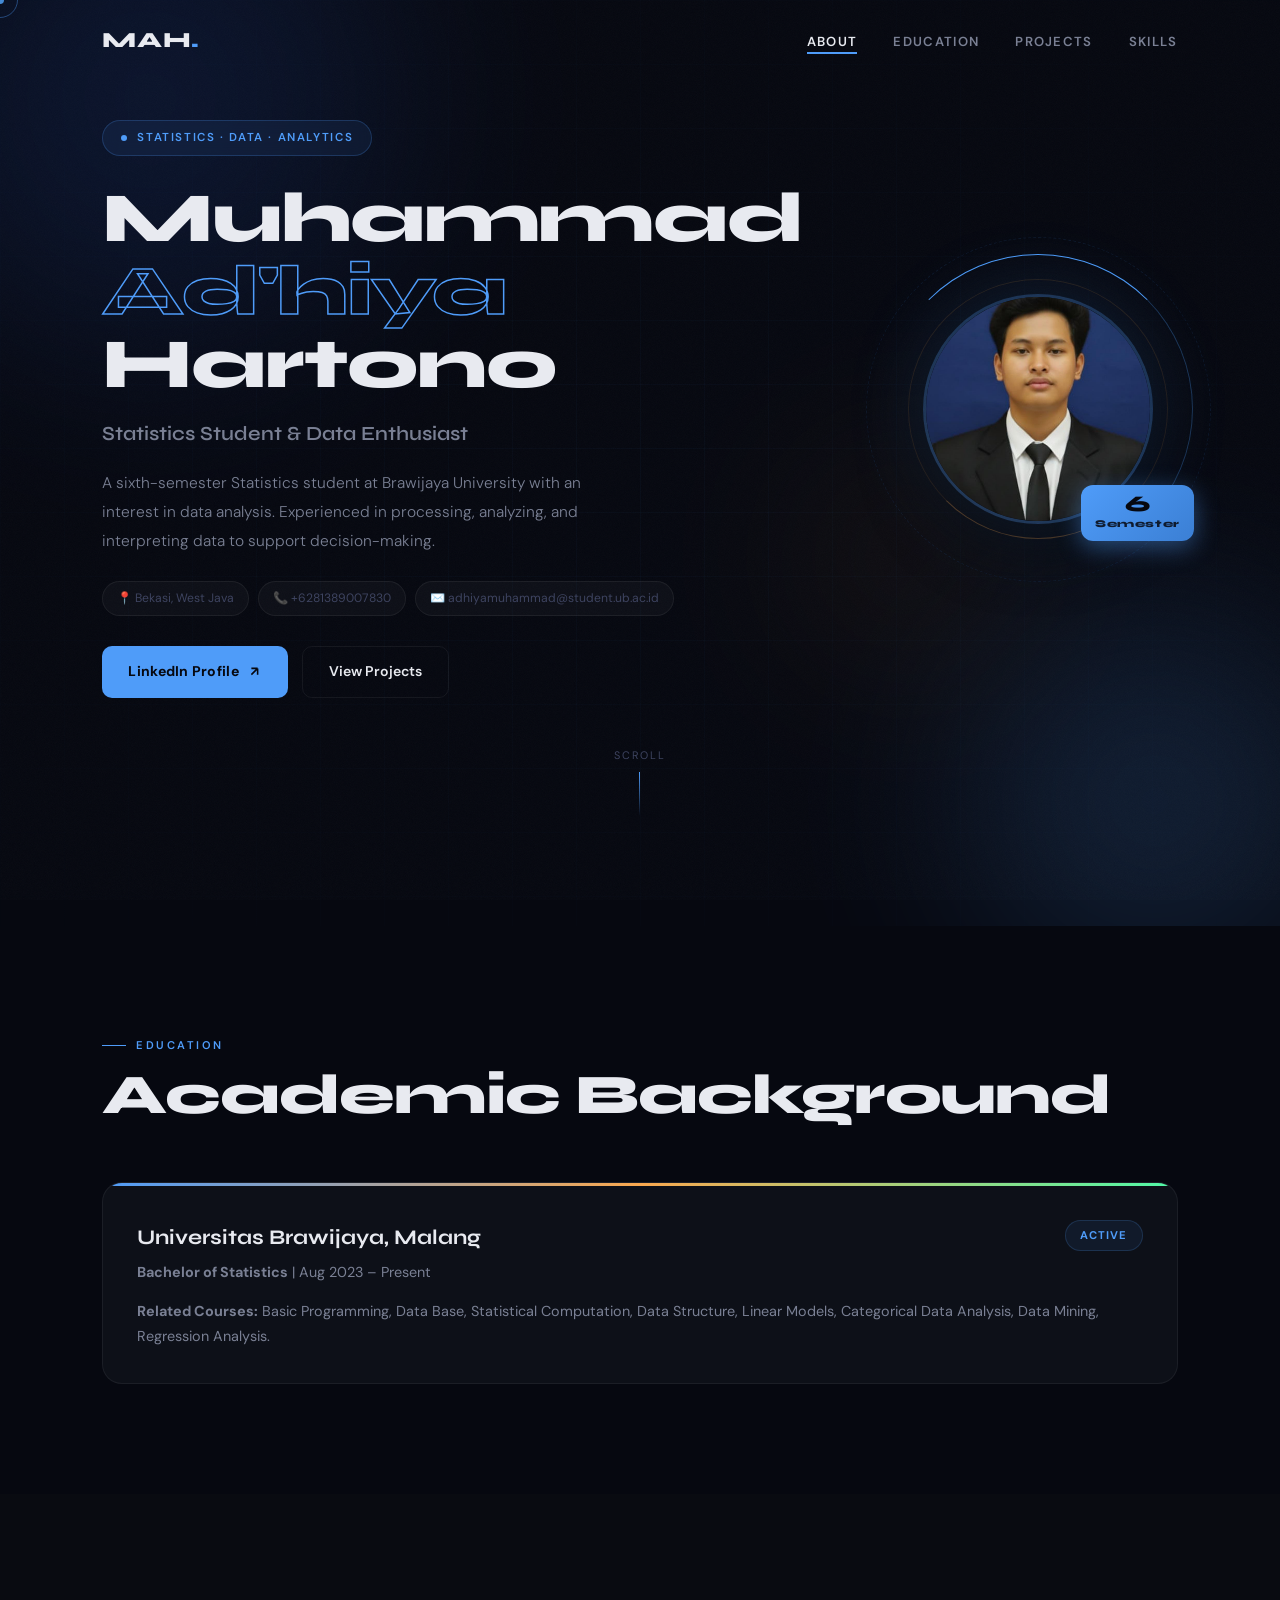
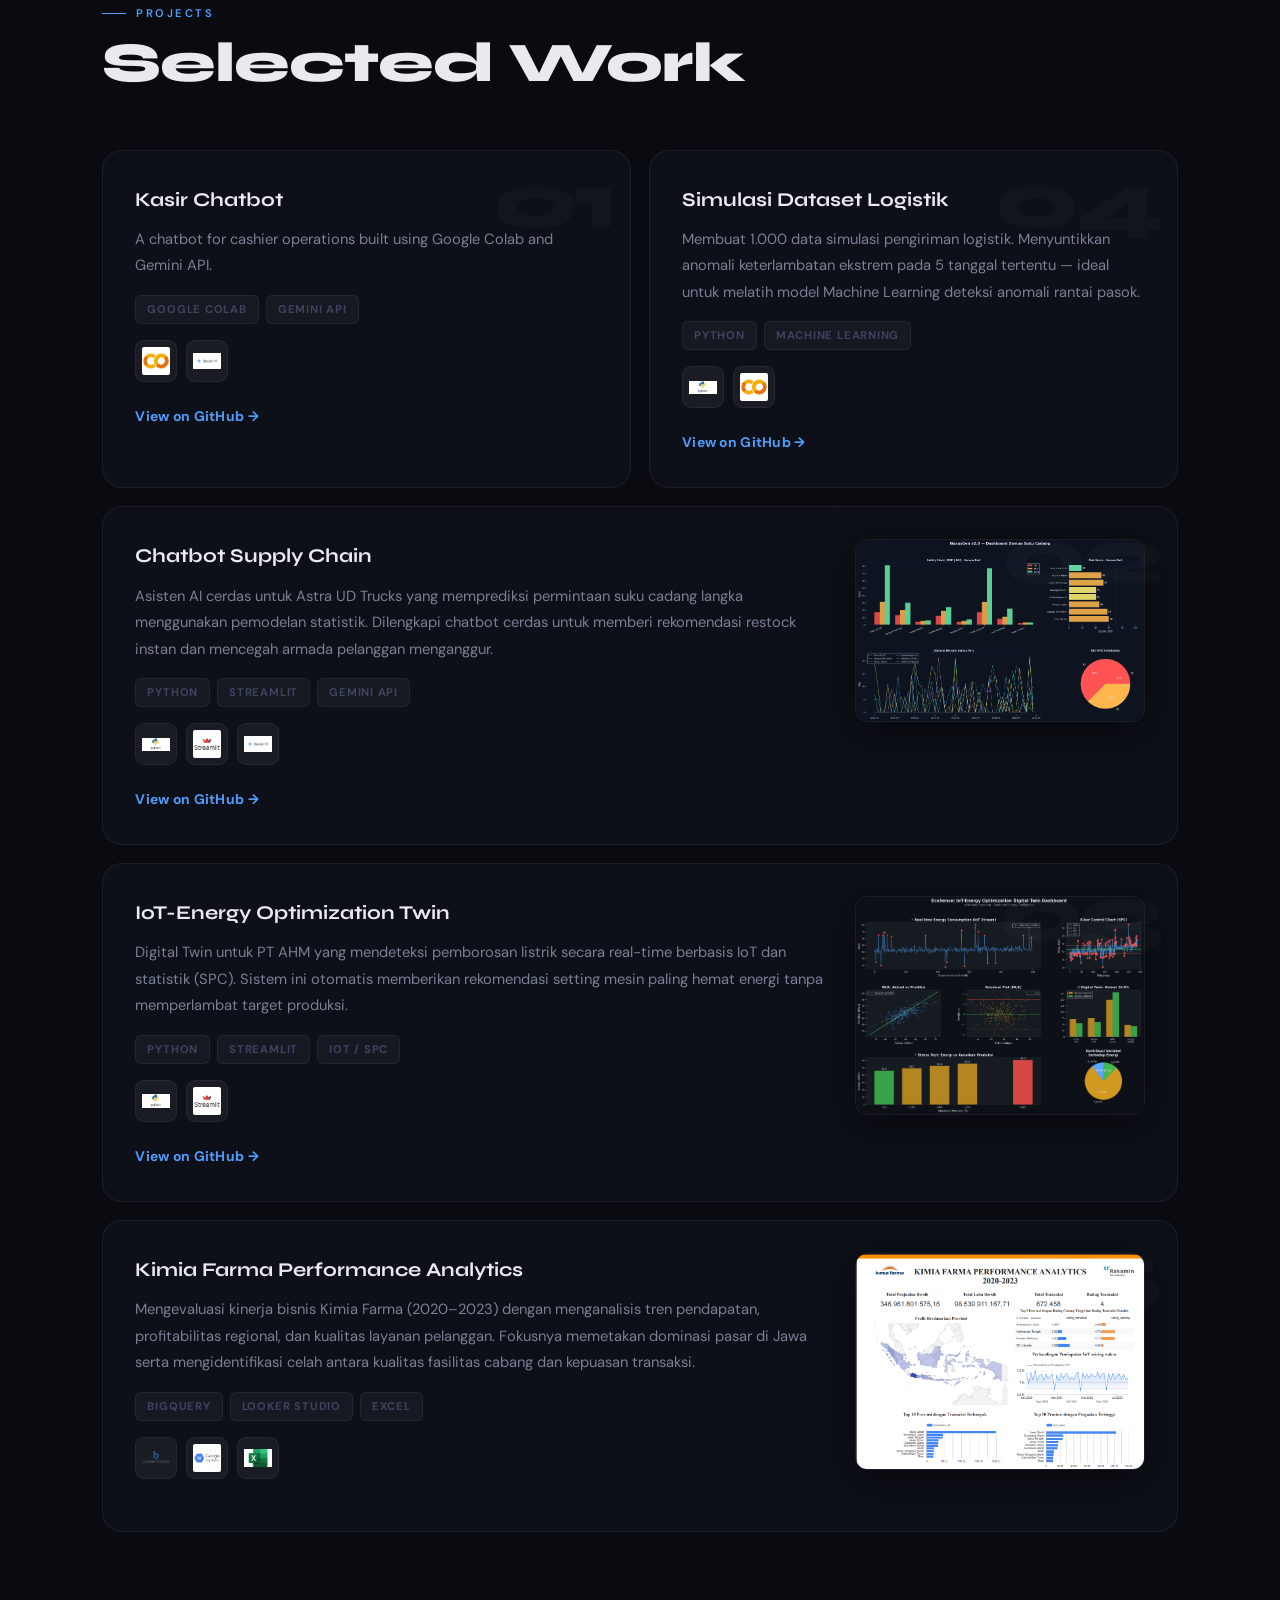
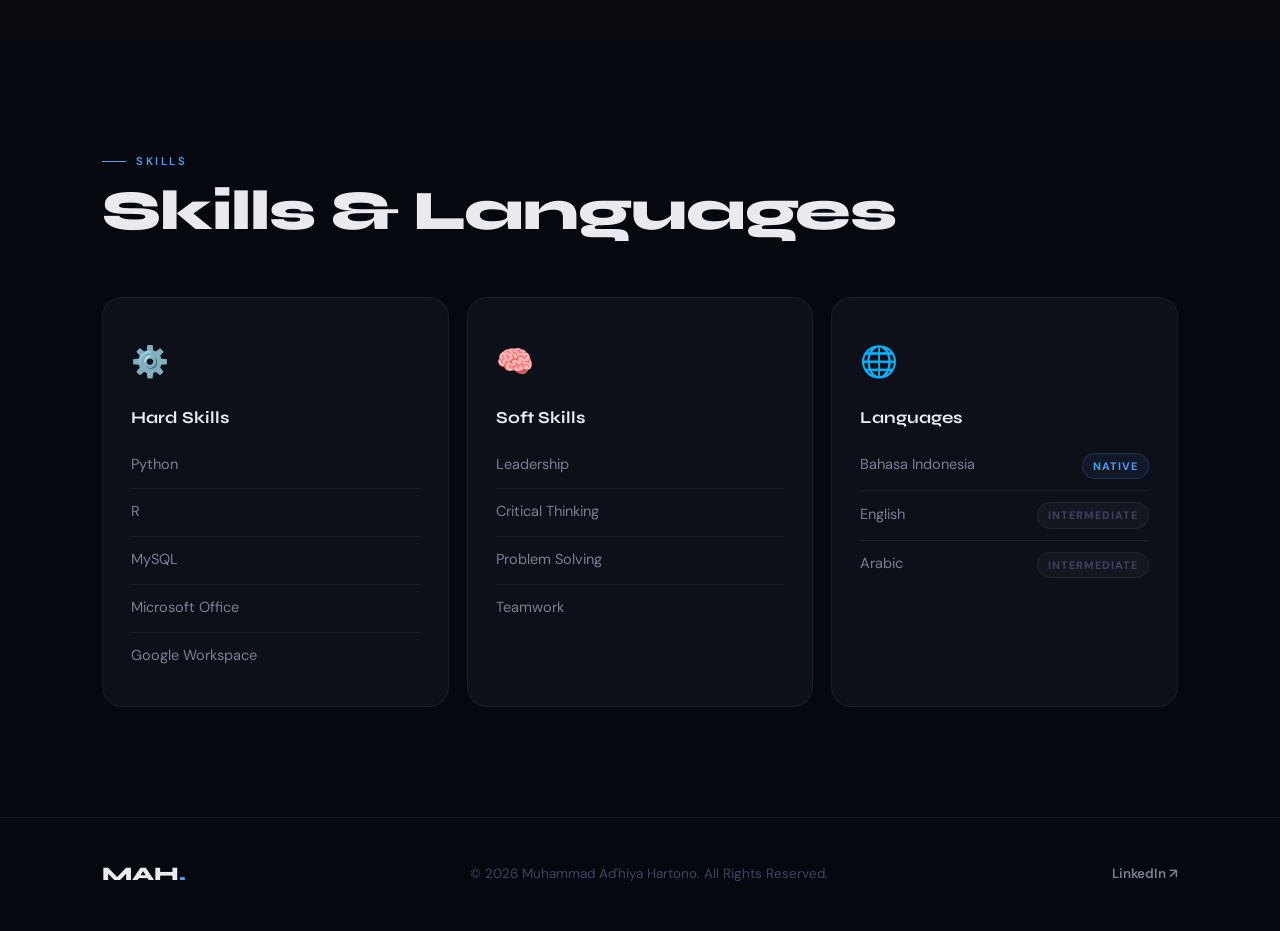
==== index.html @ caf153f4 "Update index.html" ====
<!DOCTYPE html>
<html lang="en">
<head>
    <meta charset="UTF-8">
    <meta name="viewport" content="width=device-width, initial-scale=1.0">
    <title>Portofolio | Muhammad Ad'hiya Hartono</title>
    <link rel="preconnect" href="https://fonts.googleapis.com">
    <link rel="preconnect" href="https://fonts.gstatic.com" crossorigin>
    <link href="https://fonts.googleapis.com/css2?family=Syne:wght@400;600;700;800&family=DM+Sans:ital,opsz,wght@0,9..40,300;0,9..40,400;0,9..40,500;1,9..40,300&display=swap" rel="stylesheet">
    <link rel="stylesheet" href="style.css">
</head>
<body>

    <!-- Loader -->
    <div class="page-loader" id="loader">
        <div class="loader-text">
            <span>A</span><span>D</span><span>'</span><span>H</span><span>I</span><span>Y</span><span>A</span>
        </div>
        <div class="loader-bar"><div class="loader-fill"></div></div>
    </div>

    <!-- Custom Cursor -->
    <div class="cursor" id="cursor"></div>
    <div class="cursor-follower" id="cursor-follower"></div>

    <!-- Noise -->
    <div class="noise-overlay"></div>

    <!-- Navbar -->
    <nav id="navbar">
        <div class="nav-logo">MAH<span class="dot">.</span></div>
        <ul class="nav-links">
            <li><a href="#about">About</a></li>
            <li><a href="#education">Education</a></li>
            <li><a href="#projects">Projects</a></li>
            <li><a href="#skills">Skills</a></li>
        </ul>
        <button class="hamburger" id="hamburger" aria-label="Toggle menu">
            <span></span><span></span><span></span>
        </button>
    </nav>

    <!-- Mobile Menu -->
    <div class="mobile-menu" id="mobileMenu">
        <ul>
            <li><a href="#about"     class="mobile-link">About</a></li>
            <li><a href="#education" class="mobile-link">Education</a></li>
            <li><a href="#projects"  class="mobile-link">Projects</a></li>
            <li><a href="#skills"    class="mobile-link">Skills</a></li>
        </ul>
    </div>

    <!-- ── HERO ── -->
    <section id="about" class="hero">
        <div class="hero-bg">
            <div class="orb orb-1"></div>
            <div class="orb orb-2"></div>
            <div class="orb orb-3"></div>
            <div class="grid-overlay"></div>
        </div>

        <div class="hero-content">
            <div class="text-content">
                <div class="hero-badge reveal-up" style="--delay:0.2s">Statistics · Data · Analytics</div>
                <h1 class="hero-name reveal-up" style="--delay:0.35s">
                    <span class="name-line">Muhammad</span>
                    <span class="name-line accent-line">Ad'hiya</span>
                    <span class="name-line">Hartono</span>
                </h1>
                <p class="hero-tagline reveal-up" style="--delay:0.5s">Statistics Student &amp; Data Enthusiast</p>
                <p class="hero-desc reveal-up" style="--delay:0.65s">A sixth-semester Statistics student at Brawijaya University with an interest in data analysis. Experienced in processing, analyzing, and interpreting data to support decision-making.</p>
                <div class="contact-row reveal-up" style="--delay:0.8s">
                    <span class="contact-chip">📍 Bekasi, West Java</span>
                    <span class="contact-chip">📞 +6281389007830</span>
                    <span class="contact-chip">✉️ adhiyamuhammad@student.ub.ac.id</span>
                </div>
                <div class="hero-cta reveal-up" style="--delay:0.95s">
                    <a href="https://www.linkedin.com/in/muhammad-adhiya" target="_blank" class="btn-primary">
                        <span>LinkedIn Profile</span>
                        <svg width="15" height="15" viewBox="0 0 24 24" fill="none" stroke="currentColor" stroke-width="2.5"><path d="M7 17L17 7M17 7H7M17 7v10"/></svg>
                    </a>
                    <a href="#projects" class="btn-ghost">View Projects</a>
                </div>
            </div>

            <div class="profile-wrapper reveal-scale" style="--delay:0.45s">
                <div class="profile-ring ring-1"></div>
                <div class="profile-ring ring-2"></div>
                <div class="profile-ring ring-3"></div>
                <img src="arya.jpg" alt="Foto Profil Muhammad Ad'hiya Hartono" class="profile-photo">
                <div class="profile-badge">
                    <span>6</span>
                    <span>Semester</span>
                </div>
            </div>
        </div>

        <!-- Scroll hint — in normal flow, below hero-content -->
        <a href="#education" class="scroll-hint">
            <span>Scroll</span>
            <div class="scroll-line"></div>
        </a>
    </section>

    <!-- ── EDUCATION ── -->
    <section id="education" class="section">
        <div class="section-label reveal-up">Education</div>
        <h2 class="reveal-up">Academic Background</h2>
        <div class="card reveal-up" style="--delay:0.15s">
            <div class="card-accent"></div>
            <div class="card-inner">
                <div class="card-header">
                    <div>
                        <h3>Universitas Brawijaya, Malang</h3>
                        <p class="card-meta"><strong>Bachelor of Statistics</strong> | Aug 2023 – Present</p>
                    </div>
                    <div class="card-badge">Active</div>
                </div>
                <p class="card-courses"><strong>Related Courses:</strong> Basic Programming, Data Base, Statistical Computation, Data Structure, Linear Models, Categorical Data Analysis, Data Mining, Regression Analysis.</p>
            </div>
        </div>
    </section>

    <!-- ── PROJECTS ── -->
    <section id="projects" class="section bg-dark">
        <div class="section-label reveal-up">Projects</div>
        <h2 class="reveal-up">Selected Work</h2>

        <div class="project-grid">

            <div class="project-card reveal-up" style="--delay:0.1s">
                <div class="project-number">01</div>
                <div class="project-body">
                    <h3>Kasir Chatbot</h3>
                    <p>A chatbot for cashier operations built using Google Colab and Gemini API.</p>
                    <div class="tag-row">
                        <span class="tag">Google Colab</span>
                        <span class="tag">Gemini API</span>
                    </div>
                    <div class="project-tools">
                        <img src="colab.png" alt="Google Colab">
                        <img src="gemini api.png" alt="Gemini API">
                    </div>
                    <a href="https://github.com/adhiyaaa23/Kasir-Chatbot/blob/main/Chatbot%20Kasir.ipynb" target="_blank" class="btn-link">View on GitHub →</a>
                </div>
            </div>

            <div class="project-card reveal-up" style="--delay:0.2s">
                <div class="project-number">04</div>
                <div class="project-body">
                    <h3>Simulasi Dataset Logistik</h3>
                    <p>Membuat 1.000 data simulasi pengiriman logistik. Menyuntikkan anomali keterlambatan ekstrem pada 5 tanggal tertentu — ideal untuk melatih model Machine Learning deteksi anomali rantai pasok.</p>
                    <div class="tag-row">
                        <span class="tag">Python</span>
                        <span class="tag">Machine Learning</span>
                    </div>
                    <div class="project-tools">
                        <img src="python.png" alt="Python">
                        <img src="colab.png" alt="Google Colab">
                    </div>
                    <a href="https://github.com/adhiyaaa23/Simulasi-Dataset-Logistik/blob/main/Simulasi_Dataset_Logistik_Injeksi_Anomali_Keterlambatan_Pengiriman.ipynb" target="_blank" class="btn-link">View on GitHub →</a>
                </div>
            </div>

            <div class="project-card wide reveal-up" style="--delay:0.15s">
                <div class="project-number">02</div>
                <div class="project-body with-image">
                    <div class="project-text-col">
                        <h3>Chatbot Supply Chain</h3>
                        <p>Asisten AI cerdas untuk Astra UD Trucks yang memprediksi permintaan suku cadang langka menggunakan pemodelan statistik. Dilengkapi chatbot cerdas untuk memberi rekomendasi restock instan dan mencegah armada pelanggan menganggur.</p>
                        <div class="tag-row">
                            <span class="tag">Python</span>
                            <span class="tag">Streamlit</span>
                            <span class="tag">Gemini API</span>
                        </div>
                        <div class="project-tools">
                            <img src="python.png" alt="Python">
                            <img src="streamlit.jpg" alt="Streamlit">
                            <img src="gemini api.png" alt="Gemini API">
                        </div>
                        <a href="https://github.com/adhiyaaa23/Chatbot-Supply-Chain/blob/main/nexusgen_supply_chain.ipynb" target="_blank" class="btn-link">View on GitHub →</a>
                    </div>
                    <div class="project-img-col">
                        <img src="Supply Chain.png" alt="Output Chatbot Supply Chain" class="project-screenshot">
                    </div>
                </div>
            </div>

            <div class="project-card wide reveal-up" style="--delay:0.25s">
                <div class="project-number">03</div>
                <div class="project-body with-image">
                    <div class="project-text-col">
                        <h3>IoT-Energy Optimization Twin</h3>
                        <p>Digital Twin untuk PT AHM yang mendeteksi pemborosan listrik secara real-time berbasis IoT dan statistik (SPC). Sistem ini otomatis memberikan rekomendasi setting mesin paling hemat energi tanpa memperlambat target produksi.</p>
                        <div class="tag-row">
                            <span class="tag">Python</span>
                            <span class="tag">Streamlit</span>
                            <span class="tag">IoT / SPC</span>
                        </div>
                        <div class="project-tools">
                            <img src="python.png" alt="Python">
                            <img src="streamlit.jpg" alt="Streamlit">
                        </div>
                        <a href="https://github.com/adhiyaaa23/Dashboard-Optimization/blob/main/ecosense_iot_optimization.ipynb" target="_blank" class="btn-link">View on GitHub →</a>
                    </div>
                    <div class="project-img-col">
                        <img src="Digital Twin.png" alt="Output IoT-Energy Optimization Twin" class="project-screenshot">
                    </div>
                </div>
            </div>

            <div class="project-card wide reveal-up" style="--delay:0.35s">
                <div class="project-number">05</div>
                <div class="project-body with-image">
                    <div class="project-text-col">
                        <h3>Kimia Farma Performance Analytics</h3>
                        <p>Mengevaluasi kinerja bisnis Kimia Farma (2020–2023) dengan menganalisis tren pendapatan, profitabilitas regional, dan kualitas layanan pelanggan. Fokusnya memetakan dominasi pasar di Jawa serta mengidentifikasi celah antara kualitas fasilitas cabang dan kepuasan transaksi.</p>
                        <div class="tag-row">
                            <span class="tag">BigQuery</span>
                            <span class="tag">Looker Studio</span>
                            <span class="tag">Excel</span>
                        </div>
                        <div class="project-tools">
                            <img src="looker studio.jpg" alt="Looker Studio">
                            <img src="bigquery.png" alt="BigQuery">
                            <img src="excel.jpg" alt="Excel">
                        </div>
                    </div>
                    <div class="project-img-col">
                        <img src="rakamin.png" alt="Output Kimia Farma Analytics" class="project-screenshot">
                    </div>
                </div>
            </div>

        </div>
    </section>

    <!-- ── SKILLS ── -->
    <section id="skills" class="section">
        <div class="section-label reveal-up">Skills</div>
        <h2 class="reveal-up">Skills &amp; Languages</h2>
        <div class="skills-grid">
            <div class="skill-card reveal-up" style="--delay:0.1s">
                <div class="skill-icon">⚙️</div>
                <h3>Hard Skills</h3>
                <ul class="skill-list">
                    <li>Python</li>
                    <li>R</li>
                    <li>MySQL</li>
                    <li>Microsoft Office</li>
                    <li>Google Workspace</li>
                </ul>
            </div>
            <div class="skill-card reveal-up" style="--delay:0.22s">
                <div class="skill-icon">🧠</div>
                <h3>Soft Skills</h3>
                <ul class="skill-list">
                    <li>Leadership</li>
                    <li>Critical Thinking</li>
                    <li>Problem Solving</li>
                    <li>Teamwork</li>
                </ul>
            </div>
            <div class="skill-card reveal-up" style="--delay:0.34s">
                <div class="skill-icon">🌐</div>
                <h3>Languages</h3>
                <ul class="skill-list">
                    <li>Bahasa Indonesia <span class="level native">Native</span></li>
                    <li>English <span class="level">Intermediate</span></li>
                    <li>Arabic <span class="level">Intermediate</span></li>
                </ul>
            </div>
        </div>
    </section>

    <footer>
        <div class="footer-inner">
            <div class="footer-logo">MAH<span class="dot">.</span></div>
            <p>© 2026 Muhammad Ad'hiya Hartono. All Rights Reserved.</p>
            <a href="https://www.linkedin.com/in/muhammad-adhiya" target="_blank" class="footer-link">LinkedIn ↗</a>
        </div>
    </footer>

    <script src="script.js"></script>
</body>
</html>
---- style.css ----
/* ===========================
   CSS VARIABLES & RESET
=========================== */
:root {
    --bg: #060810;
    --bg-card: #0d1018;
    --bg-section: #090b11;
    --accent: #4f9cf9;
    --accent-warm: #f9a84f;
    --accent-green: #4ff9a8;
    --accent-glow: rgba(79, 156, 249, 0.18);
    --text: #e8eaf0;
    --text-muted: #7a8094;
    --text-dim: #3e4460;
    --border: rgba(255,255,255,0.06);
    --border-hover: rgba(79,156,249,0.25);
    --font-display: 'Syne', sans-serif;
    --font-body: 'DM Sans', sans-serif;
    --ease-out: cubic-bezier(0.16, 1, 0.3, 1);
    --ease-spring: cubic-bezier(0.34, 1.56, 0.64, 1);
}

*, *::before, *::after {
    margin: 0; padding: 0;
    box-sizing: border-box;
}

html { scroll-behavior: smooth; overflow-x: hidden; }

body {
    font-family: var(--font-body);
    background: var(--bg);
    color: var(--text);
    line-height: 1.7;
    overflow-x: hidden;
    cursor: none;
}

/* ===========================
   PAGE LOADER
=========================== */
.page-loader {
    position: fixed; inset: 0;
    background: var(--bg);
    z-index: 9999;
    display: flex;
    flex-direction: column;
    align-items: center;
    justify-content: center;
    gap: 28px;
    transition: opacity 0.7s var(--ease-out), transform 0.7s var(--ease-out);
}
.page-loader.hidden {
    opacity: 0; pointer-events: none; transform: scale(1.05);
}
.loader-text {
    font-family: var(--font-display);
    font-size: clamp(2rem, 6vw, 4rem);
    font-weight: 800;
    letter-spacing: 0.28em;
    color: var(--text);
    display: flex; gap: 4px;
}
.loader-text span {
    opacity: 0; transform: translateY(24px);
    animation: letterIn 0.5s var(--ease-out) forwards;
}
.loader-text span:nth-child(1){animation-delay:0.00s}
.loader-text span:nth-child(2){animation-delay:0.07s}
.loader-text span:nth-child(3){animation-delay:0.14s}
.loader-text span:nth-child(4){animation-delay:0.21s}
.loader-text span:nth-child(5){animation-delay:0.28s}
.loader-text span:nth-child(6){animation-delay:0.35s}
@keyframes letterIn { to { opacity:1; transform:translateY(0); } }

.loader-bar {
    width: 180px; height: 2px;
    background: var(--border); border-radius:2px; overflow:hidden;
}
.loader-fill {
    height:100%; width:0%;
    background: linear-gradient(90deg, var(--accent), var(--accent-warm));
    border-radius:2px;
    animation: fillBar 1.3s 0.5s var(--ease-out) forwards;
}
@keyframes fillBar { to { width:100%; } }

/* ===========================
   CUSTOM CURSOR
=========================== */
.cursor {
    width: 8px; height: 8px;
    background: var(--accent); border-radius: 50%;
    position: fixed; top:0; left:0;
    pointer-events: none; z-index: 9998;
    transform: translate(-50%,-50%);
    transition: width 0.3s var(--ease-spring), height 0.3s var(--ease-spring), background 0.3s;
    mix-blend-mode: difference;
}
.cursor.hover { width: 48px; height: 48px; background: rgba(79,156,249,0.3); }
.cursor.click { transform: translate(-50%,-50%) scale(0.7); }

.cursor-follower {
    width: 36px; height: 36px;
    border: 1.5px solid rgba(79,156,249,0.4);
    border-radius: 50%;
    position: fixed; top:0; left:0;
    pointer-events: none; z-index: 9997;
    transform: translate(-50%,-50%);
    transition: all 0.15s var(--ease-out);
}

/* ===========================
   NOISE OVERLAY
=========================== */
.noise-overlay {
    position: fixed; inset: 0;
    pointer-events: none; z-index: 1; opacity: 0.03;
    background-image: url("data:image/svg+xml,%3Csvg viewBox='0 0 256 256' xmlns='http://www.w3.org/2000/svg'%3E%3Cfilter id='n'%3E%3CfeTurbulence type='fractalNoise' baseFrequency='0.9' numOctaves='4' stitchTiles='stitch'/%3E%3C/filter%3E%3Crect width='100%25' height='100%25' filter='url(%23n)'/%3E%3C/svg%3E");
    background-size: 180px;
}

/* ===========================
   NAVBAR
=========================== */
nav {
    display: flex; align-items: center; justify-content: space-between;
    padding: 22px 8%;
    position: fixed; top:0; left:0; right:0;
    z-index: 100;
    transition: background 0.4s, padding 0.4s, box-shadow 0.4s;
}
nav.scrolled {
    background: rgba(6,8,16,0.88);
    backdrop-filter: blur(24px); -webkit-backdrop-filter: blur(24px);
    padding: 14px 8%;
    border-bottom: 1px solid var(--border);
    box-shadow: 0 8px 40px rgba(0,0,0,0.4);
}
.nav-logo {
    font-family: var(--font-display); font-weight: 800; font-size: 1.35rem;
    letter-spacing: 0.03em; color: var(--text);
    opacity: 0; animation: fadeIn 0.6s 1.8s forwards;
}
.dot { color: var(--accent); }

.nav-links {
    list-style: none; display: flex; gap: 36px;
    opacity: 0; animation: fadeIn 0.6s 1.9s forwards;
}
.nav-links a {
    color: var(--text-muted); text-decoration: none;
    font-size: 0.82rem; font-weight: 600;
    letter-spacing: 0.1em; text-transform: uppercase;
    position: relative; transition: color 0.3s;
}
.nav-links a::after {
    content: ''; position: absolute; bottom: -4px; left:0;
    width: 0; height: 1.5px;
    background: var(--accent);
    transition: width 0.35s var(--ease-out);
}
.nav-links a:hover { color: var(--text); }
.nav-links a:hover::after { width: 100%; }

/* Hamburger */
.hamburger {
    display: none; flex-direction: column; gap: 5px;
    background: none; border: none; cursor: pointer; padding: 6px;
    z-index: 200;
}
.hamburger span {
    display: block; width: 24px; height: 2px;
    background: var(--text); border-radius: 2px;
    transition: all 0.35s var(--ease-out);
}
.hamburger.active span:nth-child(1){ transform: translateY(7px) rotate(45deg); }
.hamburger.active span:nth-child(2){ opacity:0; transform: scaleX(0); }
.hamburger.active span:nth-child(3){ transform: translateY(-7px) rotate(-45deg); }

/* Mobile menu */
.mobile-menu {
    position: fixed; inset: 0;
    background: rgba(6,8,16,0.97);
    backdrop-filter: blur(20px);
    z-index: 99;
    display: flex; align-items: center; justify-content: center;
    opacity: 0; pointer-events: none;
    transition: opacity 0.4s;
}
.mobile-menu.open { opacity:1; pointer-events:all; }
.mobile-menu ul {
    list-style: none; text-align: center;
    display: flex; flex-direction: column; gap: 28px;
}
.mobile-menu a {
    font-family: var(--font-display);
    font-size: clamp(2rem, 9vw, 3.5rem);
    font-weight: 800; color: var(--text-muted);
    text-decoration: none;
    display: block; letter-spacing: -0.01em;
    transform: translateY(30px); opacity: 0;
    transition: color 0.3s, opacity 0.45s var(--ease-out), transform 0.5s var(--ease-out);
}
.mobile-menu.open a { opacity:1; transform: translateY(0); }
.mobile-menu li:nth-child(1) a { transition-delay: 0.08s; }
.mobile-menu li:nth-child(2) a { transition-delay: 0.16s; }
.mobile-menu li:nth-child(3) a { transition-delay: 0.24s; }
.mobile-menu li:nth-child(4) a { transition-delay: 0.32s; }
.mobile-menu a:hover { color: var(--accent); }

/* ===========================
   HERO SECTION
=========================== */
.hero {
    min-height: 100dvh;
    display: flex; flex-direction: column;
    align-items: center; justify-content: center;
    /* Extra bottom padding so scroll-hint has room below CTA */
    padding: 120px 8% 110px;
    position: relative; overflow: hidden;
}

.hero-bg { position: absolute; inset: 0; pointer-events: none; }

.orb {
    position: absolute; border-radius: 50%;
    filter: blur(90px); opacity: 0.2;
    animation: orbFloat 9s ease-in-out infinite alternate;
}
.orb-1 {
    width: 600px; height: 600px;
    background: radial-gradient(circle, #2857c4, transparent);
    top: -200px; left: -150px; animation-duration: 10s;
}
.orb-2 {
    width: 450px; height: 450px;
    background: radial-gradient(circle, #4f9cf9, transparent);
    bottom: -100px; right: -100px; animation-duration: 8s; animation-delay:-3s;
}
.orb-3 {
    width: 280px; height: 280px;
    background: radial-gradient(circle, #f9a84f, transparent);
    top: 45%; left: 60%; opacity: 0.08;
    animation-duration: 13s; animation-delay:-6s;
}
@keyframes orbFloat {
    from { transform: translate(0,0) scale(1); }
    to   { transform: translate(25px,18px) scale(1.07); }
}

/* Animated grid */
.grid-overlay {
    position: absolute; inset: 0;
    background-image:
        linear-gradient(rgba(79,156,249,0.035) 1px, transparent 1px),
        linear-gradient(90deg, rgba(79,156,249,0.035) 1px, transparent 1px);
    background-size: 64px 64px;
    mask-image: radial-gradient(ellipse 80% 80% at 50% 50%, black 0%, transparent 100%);
    animation: gridPan 20s linear infinite;
}
@keyframes gridPan {
    from { background-position: 0 0; }
    to   { background-position: 64px 64px; }
}

.hero-content {
    display: flex; align-items: center; justify-content: space-between;
    gap: 60px; max-width: 1200px; width: 100%;
    position: relative; z-index: 2;
}

.text-content { flex: 1; }

.hero-badge {
    display: inline-flex; align-items: center; gap: 10px;
    font-size: 0.72rem; font-weight: 600;
    letter-spacing: 0.14em; text-transform: uppercase;
    color: var(--accent);
    background: rgba(79,156,249,0.08);
    border: 1px solid rgba(79,156,249,0.22);
    padding: 7px 18px; border-radius: 100px; margin-bottom: 26px;
    backdrop-filter: blur(8px);
}
.hero-badge::before {
    content: ''; width: 6px; height: 6px;
    background: var(--accent); border-radius: 50%;
    animation: pulse 2s infinite;
}
@keyframes pulse {
    0%,100% { opacity:1; transform:scale(1); box-shadow: 0 0 0 0 rgba(79,156,249,0.5); }
    50%      { opacity:0.5; transform:scale(1.4); box-shadow: 0 0 0 5px rgba(79,156,249,0); }
}

.hero-name {
    font-family: var(--font-display);
    font-size: clamp(2.6rem, 5.5vw, 5rem);
    font-weight: 800; line-height: 1.04;
    letter-spacing: -0.02em; margin-bottom: 16px;
    display: flex; flex-direction: column;
}
.accent-line {
    color: transparent;
    -webkit-text-stroke: 1.5px var(--accent);
}

/* Glitch on hover */
.hero-name:hover .accent-line { animation: glitch 0.4s steps(2) both; }
@keyframes glitch {
    0%   { text-shadow: 2px 0 var(--accent-warm), -2px 0 var(--accent); }
    25%  { text-shadow: -3px 0 var(--accent-warm), 3px 0 var(--accent); clip-path: inset(20% 0 60% 0); }
    50%  { text-shadow: 3px 0 var(--accent-warm), -3px 0 var(--accent); clip-path: inset(50% 0 30% 0); }
    100% { text-shadow: none; }
}

.hero-tagline {
    font-family: var(--font-display); font-size: clamp(0.95rem, 2vw, 1.25rem);
    color: var(--text-muted); margin-bottom: 18px; font-weight: 600;
}
.hero-desc {
    font-size: 0.97rem; color: var(--text-muted);
    max-width: 520px; margin-bottom: 26px;
    font-weight: 300; line-height: 1.85;
}

.contact-row {
    display: flex; flex-wrap: wrap; gap: 9px; margin-bottom: 30px;
}
.contact-chip {
    font-size: 0.76rem; color: var(--text-dim);
    background: rgba(255,255,255,0.03);
    border: 1px solid var(--border);
    padding: 6px 14px; border-radius: 100px;
    transition: color 0.3s, border-color 0.3s, background 0.3s;
    backdrop-filter: blur(6px);
}
.contact-chip:hover {
    color: var(--text-muted);
    border-color: rgba(79,156,249,0.3);
    background: rgba(79,156,249,0.05);
}

.hero-cta { display: flex; gap: 14px; flex-wrap: wrap; }

.btn-primary {
    display: inline-flex; align-items: center; gap: 8px;
    padding: 13px 26px;
    background: var(--accent); color: #060810;
    font-weight: 700; font-size: 0.88rem;
    text-decoration: none; border-radius: 10px;
    transition: all 0.35s var(--ease-out);
    letter-spacing: 0.02em; position: relative; overflow: hidden;
}
.btn-primary::before {
    content: ''; position: absolute; inset: 0;
    background: linear-gradient(120deg, transparent 30%, rgba(255,255,255,0.25) 50%, transparent 70%);
    transform: translateX(-100%);
    transition: transform 0.6s;
}
.btn-primary:hover::before { transform: translateX(100%); }
.btn-primary:hover {
    background: #79b8ff; transform: translateY(-3px);
    box-shadow: 0 14px 36px rgba(79,156,249,0.4);
}
.btn-ghost {
    display: inline-flex; align-items: center;
    padding: 13px 26px;
    background: transparent; color: var(--text);
    font-weight: 600; font-size: 0.88rem;
    text-decoration: none; border-radius: 10px;
    border: 1px solid var(--border);
    transition: all 0.35s var(--ease-out);
}
.btn-ghost:hover {
    border-color: rgba(255,255,255,0.22);
    background: rgba(255,255,255,0.04);
    transform: translateY(-3px);
}

/* Profile */
.profile-wrapper {
    position: relative; flex-shrink: 0;
    width: 280px; height: 280px;
    display: flex; align-items: center; justify-content: center;
}
.profile-ring {
    position: absolute; border-radius: 50%;
    animation: ringRotate 14s linear infinite;
}
.ring-1 {
    width: 310px; height: 310px;
    border: 1.5px solid transparent;
    border-top-color: var(--accent);
    border-right-color: rgba(79,156,249,0.3);
}
.ring-2 {
    width: 345px; height: 345px;
    border: 1px dashed rgba(79,156,249,0.1);
    animation-direction: reverse;
    animation-duration: 22s;
}
.ring-3 {
    width: 260px; height: 260px;
    border: 1px solid rgba(249,168,79,0.12);
    border-bottom-color: rgba(249,168,79,0.4);
    animation-duration: 9s;
}
@keyframes ringRotate { to { transform: rotate(360deg); } }

.profile-photo {
    width: 230px; height: 230px;
    border-radius: 50%; object-fit: cover;
    border: 3px solid rgba(79,156,249,0.3);
    box-shadow: 0 0 80px rgba(79,156,249,0.18), 0 24px 60px rgba(0,0,0,0.6);
    position: relative; z-index: 2;
    transition: transform 0.5s var(--ease-out), box-shadow 0.5s;
}
.profile-wrapper:hover .profile-photo {
    transform: scale(1.04);
    box-shadow: 0 0 100px rgba(79,156,249,0.28), 0 30px 70px rgba(0,0,0,0.7);
}
.profile-badge {
    position: absolute; bottom: 8px; right: -16px;
    background: linear-gradient(135deg, var(--accent), #3b7fd4);
    color: #060810; border-radius: 12px;
    padding: 8px 14px; display: flex; flex-direction: column;
    align-items: center; font-family: var(--font-display);
    font-weight: 800; z-index: 3;
    box-shadow: 0 6px 24px rgba(79,156,249,0.45);
    animation: badgePop 0.6s 2s var(--ease-spring) both;
}
.profile-badge span:first-child { font-size: 1.4rem; line-height: 1; }
.profile-badge span:last-child  { font-size: 0.65rem; letter-spacing: 0.06em; opacity: 0.85; }
@keyframes badgePop {
    from { opacity:0; transform: scale(0.5) rotate(-10deg); }
    to   { opacity:1; transform: scale(1) rotate(0deg); }
}

/* Scroll hint — positioned so it never overlaps CTA on mobile */
.scroll-hint {
    display: flex; flex-direction: column; align-items: center; gap: 8px;
    color: var(--text-dim);
    font-size: 0.68rem; letter-spacing: 0.18em; text-transform: uppercase;
    text-decoration: none; z-index: 2;
    /* relative instead of absolute — sits after content in flow, centered */
    margin-top: 48px;
    align-self: center;
    animation: fadeInUp 1s 2.3s both;
}
.scroll-line {
    width: 1px; height: 44px;
    background: linear-gradient(to bottom, var(--accent), transparent);
    animation: scrollPulse 2s ease-in-out infinite;
}
@keyframes scrollPulse {
    0%,100%{ transform:scaleY(1); opacity:1; }
    50%    { transform:scaleY(0.5); opacity:0.3; }
}

/* ===========================
   SECTION STYLES
=========================== */
.section { padding: 110px 8%; }
.bg-dark { background: var(--bg-section); }

.section-label {
    font-size: 0.7rem; letter-spacing: 0.22em; text-transform: uppercase;
    color: var(--accent); font-weight: 600; margin-bottom: 10px;
    display: flex; align-items: center; gap: 10px;
}
.section-label::before {
    content: ''; width: 24px; height: 1px; background: var(--accent);
}

h2 {
    font-family: var(--font-display);
    font-size: clamp(2rem, 5vw, 3.5rem);
    font-weight: 800; color: var(--text);
    letter-spacing: -0.02em; margin-bottom: 56px; line-height: 1.08;
}

/* ===========================
   EDUCATION CARD
=========================== */
.card {
    background: var(--bg-card);
    border: 1px solid var(--border);
    border-radius: 20px; overflow: hidden;
    position: relative;
    transition: transform 0.4s var(--ease-out), box-shadow 0.4s, border-color 0.4s;
}
.card::after {
    content: ''; position: absolute; inset: 0; border-radius: 20px;
    background: radial-gradient(600px circle at var(--mx,50%) var(--my,50%),
        rgba(79,156,249,0.06), transparent 40%);
    opacity: 0; transition: opacity 0.4s; pointer-events: none;
}
.card:hover::after { opacity: 1; }
.card:hover {
    transform: translateY(-5px);
    box-shadow: 0 24px 60px rgba(0,0,0,0.5), 0 0 0 1px rgba(79,156,249,0.14);
    border-color: rgba(79,156,249,0.2);
}
.card-accent {
    height: 3px;
    background: linear-gradient(90deg, var(--accent), var(--accent-warm), var(--accent-green));
}
.card-inner { padding: 34px; }
.card-header {
    display: flex; justify-content: space-between;
    align-items: flex-start; gap: 16px; margin-bottom: 14px; flex-wrap: wrap;
}
.card h3 {
    font-family: var(--font-display); font-size: 1.3rem;
    color: var(--text); margin-bottom: 5px;
}
.card-meta { color: var(--text-muted); font-size: 0.9rem; }
.card-badge {
    font-size: 0.7rem; letter-spacing: 0.1em; text-transform: uppercase;
    background: rgba(79,156,249,0.08); border: 1px solid rgba(79,156,249,0.18);
    color: var(--accent); padding: 5px 14px; border-radius: 100px;
    white-space: nowrap; font-weight: 700;
}
.card-courses { color: var(--text-muted); font-size: 0.9rem; line-height: 1.75; }

/* ===========================
   PROJECT CARDS
=========================== */
.project-grid {
    display: grid;
    grid-template-columns: repeat(2, 1fr);
    gap: 18px;
}
.project-card {
    background: var(--bg-card);
    border: 1px solid var(--border);
    border-radius: 20px; overflow: hidden;
    position: relative;
    transition: transform 0.4s var(--ease-out), box-shadow 0.4s, border-color 0.4s;
}
.project-card::after {
    content: ''; position: absolute; inset:0; border-radius: 20px;
    background: radial-gradient(500px circle at var(--mx,50%) var(--my,50%),
        rgba(79,156,249,0.05), transparent 40%);
    opacity: 0; transition: opacity 0.4s; pointer-events: none;
}
.project-card:hover::after { opacity:1; }
.project-card:hover {
    transform: translateY(-7px);
    border-color: rgba(79,156,249,0.2);
    box-shadow: 0 28px 70px rgba(0,0,0,0.55), 0 0 0 1px rgba(79,156,249,0.1);
}
.project-card.wide { grid-column: span 2; }

.project-number {
    font-family: var(--font-display); font-size: 5rem; font-weight: 800;
    color: rgba(255,255,255,0.025);
    position: absolute; top: 10px; right: 18px;
    line-height: 1; pointer-events: none; user-select: none;
    letter-spacing: -0.05em;
    transition: color 0.4s;
}
.project-card:hover .project-number { color: rgba(79,156,249,0.06); }

.project-body { padding: 32px; }
.project-body h3 {
    font-family: var(--font-display); font-size: 1.22rem;
    font-weight: 700; color: var(--text); margin-bottom: 10px;
}
.project-body p {
    color: var(--text-muted); font-size: 0.92rem;
    line-height: 1.8; margin-bottom: 16px;
}
.tag-row { display: flex; gap: 7px; flex-wrap: wrap; margin-bottom: 16px; }
.tag {
    font-size: 0.7rem; font-weight: 700;
    letter-spacing: 0.07em; text-transform: uppercase;
    background: rgba(255,255,255,0.04);
    border: 1px solid var(--border);
    color: var(--text-dim);
    padding: 4px 11px; border-radius: 6px;
    transition: all 0.3s;
}
.project-card:hover .tag {
    border-color: rgba(79,156,249,0.2); color: var(--text-muted);
}
.project-tools {
    display: flex; gap: 9px; flex-wrap: wrap;
    align-items: center; margin-bottom: 20px;
}
.project-tools img {
    width: 42px; height: 42px; object-fit: contain;
    border-radius: 9px;
    background: rgba(255,255,255,0.05);
    padding: 6px; border: 1px solid var(--border);
    transition: transform 0.3s var(--ease-spring), box-shadow 0.3s;
}
.project-tools img:hover {
    transform: scale(1.18) rotate(-3deg);
    box-shadow: 0 8px 20px rgba(0,0,0,0.3);
}
.btn-link {
    display: inline-flex; align-items: center;
    color: var(--accent); text-decoration: none;
    font-size: 0.87rem; font-weight: 700;
    letter-spacing: 0.02em; gap: 4px;
    transition: color 0.3s, gap 0.3s;
}
.btn-link:hover { color: #79b8ff; gap: 10px; }

/* Wide card */
.with-image { display: flex; gap: 30px; align-items: flex-start; }
.project-text-col { flex:1; min-width:0; }
.project-img-col {
    flex: 0 0 290px;
    display: flex; align-items: center; justify-content: center;
}
.project-screenshot {
    width: 100%; height: auto;
    border-radius: 12px;
    border: 1px solid var(--border);
    box-shadow: 0 10px 40px rgba(0,0,0,0.5);
    transition: transform 0.45s var(--ease-out), box-shadow 0.45s;
}
.project-card:hover .project-screenshot {
    transform: scale(1.03) perspective(800px) rotateY(-2deg);
    box-shadow: 0 20px 60px rgba(0,0,0,0.6);
}

/* ===========================
   SKILLS
=========================== */
.skills-grid {
    display: grid;
    grid-template-columns: repeat(3, 1fr);
    gap: 18px;
}
.skill-card {
    background: var(--bg-card);
    border: 1px solid var(--border);
    border-radius: 20px; padding: 38px 28px;
    transition: transform 0.4s var(--ease-out), box-shadow 0.4s, border-color 0.4s;
    position: relative; overflow: hidden;
}
.skill-card::before {
    content: ''; position: absolute;
    bottom: 0; left: 0; right: 0; height: 2px;
    background: linear-gradient(90deg, var(--accent), var(--accent-warm));
    transform: scaleX(0); transform-origin: left;
    transition: transform 0.45s var(--ease-out);
}
.skill-card:hover {
    transform: translateY(-7px);
    border-color: rgba(79,156,249,0.22);
    box-shadow: 0 24px 60px rgba(0,0,0,0.45);
}
.skill-card:hover::before { transform: scaleX(1); }

/* Particle glow on skill-card hover */
.skill-card::after {
    content: ''; position: absolute;
    top: -60px; right: -60px;
    width: 180px; height: 180px;
    background: radial-gradient(circle, rgba(79,156,249,0.08), transparent 70%);
    opacity: 0; transition: opacity 0.4s; border-radius: 50%;
}
.skill-card:hover::after { opacity:1; }

.skill-icon { font-size: 1.9rem; margin-bottom: 16px; display: block; }
.skill-card h3 {
    font-family: var(--font-display); font-size: 1.05rem;
    font-weight: 700; color: var(--text); margin-bottom: 20px;
}
.skill-list {
    list-style: none; display: flex; flex-direction: column; gap: 11px;
}
.skill-list li {
    font-size: 0.91rem; color: var(--text-muted);
    display: flex; align-items: center; justify-content: space-between;
    padding-bottom: 11px; border-bottom: 1px solid var(--border);
}
.skill-list li:last-child { border-bottom: none; padding-bottom: 0; }
.level {
    font-size: 0.68rem; letter-spacing: 0.09em; text-transform: uppercase;
    font-weight: 700; color: var(--text-dim);
    background: rgba(255,255,255,0.03);
    padding: 3px 10px; border-radius: 100px; border: 1px solid var(--border);
}
.level.native {
    color: var(--accent); background: rgba(79,156,249,0.07);
    border-color: rgba(79,156,249,0.2);
}

/* ===========================
   FOOTER
=========================== */
footer {
    padding: 40px 8%;
    border-top: 1px solid var(--border);
    background: var(--bg);
}
.footer-inner {
    display: flex; align-items: center; justify-content: space-between;
    max-width: 1200px; margin: 0 auto; flex-wrap: wrap; gap: 14px;
}
.footer-logo {
    font-family: var(--font-display); font-weight: 800;
    font-size: 1.2rem; color: var(--text);
}
footer p { color: var(--text-dim); font-size: 0.84rem; }
.footer-link {
    color: var(--text-muted); font-size: 0.84rem; font-weight: 600;
    text-decoration: none; transition: color 0.3s;
}
.footer-link:hover { color: var(--accent); }

/* ===========================
   SCROLL ANIMATIONS
=========================== */
.reveal-up {
    opacity: 0; transform: translateY(44px);
    transition: opacity 0.85s var(--ease-out), transform 0.85s var(--ease-out);
    transition-delay: var(--delay, 0s);
}
.reveal-up.visible { opacity:1; transform:translateY(0); }

.reveal-scale {
    opacity: 0; transform: scale(0.85);
    transition: opacity 0.95s var(--ease-out), transform 0.95s var(--ease-out);
    transition-delay: var(--delay, 0s);
}
.reveal-scale.visible { opacity:1; transform:scale(1); }

/* Hero items animate in after loader */
.hero .reveal-up { animation: heroReveal 0.9s var(--ease-out) forwards; animation-delay: var(--delay,0s); opacity:0; transform:translateY(44px); }
.hero .reveal-scale { animation: heroScale 0.9s var(--ease-out) forwards; animation-delay: var(--delay,0s); opacity:0; transform:scale(0.85); }
@keyframes heroReveal { to { opacity:1; transform:translateY(0); } }
@keyframes heroScale  { to { opacity:1; transform:scale(1); } }

/* Keep hero scroll-hint anchored in flow */
.hero .scroll-hint { animation: fadeInUp 0.9s 2.3s var(--ease-out) both; }

@keyframes fadeIn  { to { opacity:1; } }
@keyframes fadeInUp {
    from { opacity:0; transform:translateY(20px); }
    to   { opacity:1; transform:translateY(0); }
}

/* ===========================
   RESPONSIVE
=========================== */
@media (max-width: 1024px) {
    .project-grid { grid-template-columns: 1fr; }
    .project-card.wide { grid-column: span 1; }
    .skills-grid { grid-template-columns: repeat(2, 1fr); }
    .hero-content { gap: 40px; }
}

@media (max-width: 768px) {
    nav { padding: 16px 5%; }
    nav.scrolled { padding: 12px 5%; }
    .nav-links { display: none; }
    .hamburger { display: flex; }

    .hero {
        padding: 100px 5% 60px;
        /* On mobile: stack vertically so scroll-hint sits below */
        justify-content: flex-start;
        padding-top: 110px;
    }
    .hero-content {
        flex-direction: column-reverse;
        align-items: center; text-align: center; gap: 36px;
        width: 100%;
    }
    .text-content {
        display: flex; flex-direction: column; align-items: center;
        width: 100%;
    }
    .hero-desc { max-width: 100%; }
    .contact-row { justify-content: center; }
    .hero-cta { justify-content: center; }

    .profile-wrapper { width: 200px; height: 200px; }
    .profile-photo { width: 165px; height: 165px; }
    .ring-1 { width: 222px; height: 222px; }
    .ring-2 { width: 254px; height: 254px; }
    .ring-3 { width: 188px; height: 188px; }
    .profile-badge { right: -8px; }

    /* Scroll hint: relative flow, smaller on mobile */
    .scroll-hint { margin-top: 40px; }
    .scroll-line { height: 34px; }

    .section { padding: 80px 5%; }
    h2 { margin-bottom: 40px; }

    .with-image { flex-direction: column; }
    .project-img-col { flex: none; width: 100%; }

    .skills-grid { grid-template-columns: 1fr; }
    .footer-inner { flex-direction: column; align-items: center; text-align: center; }

    /* disable magnetic glow on mobile for perf */
    .card::after, .project-card::after { display: none; }
}

@media (max-width: 480px) {
    .hero { padding: 95px 4% 50px; }
    .section { padding: 70px 4%; }
    .project-body { padding: 22px; }
    .card-inner { padding: 22px; }
    .card-header { flex-direction: column; }
    .hero-name { font-size: 2.1rem; }
    .contact-chip { font-size: 0.72rem; padding: 5px 12px; }
    .skill-card { padding: 28px 20px; }
    .profile-wrapper { width: 160px; height: 160px; }
    .profile-photo { width: 132px; height: 132px; }
    .ring-1 { width: 178px; height: 178px; }
    .ring-2 { width: 204px; height: 204px; }
    .ring-3 { width: 150px; height: 150px; }
    .scroll-hint { margin-top: 32px; }
}

/* Touch: disable cursor, re-enable default */
@media (hover: none) {
    .cursor, .cursor-follower { display: none; }
    body { cursor: auto; }
}
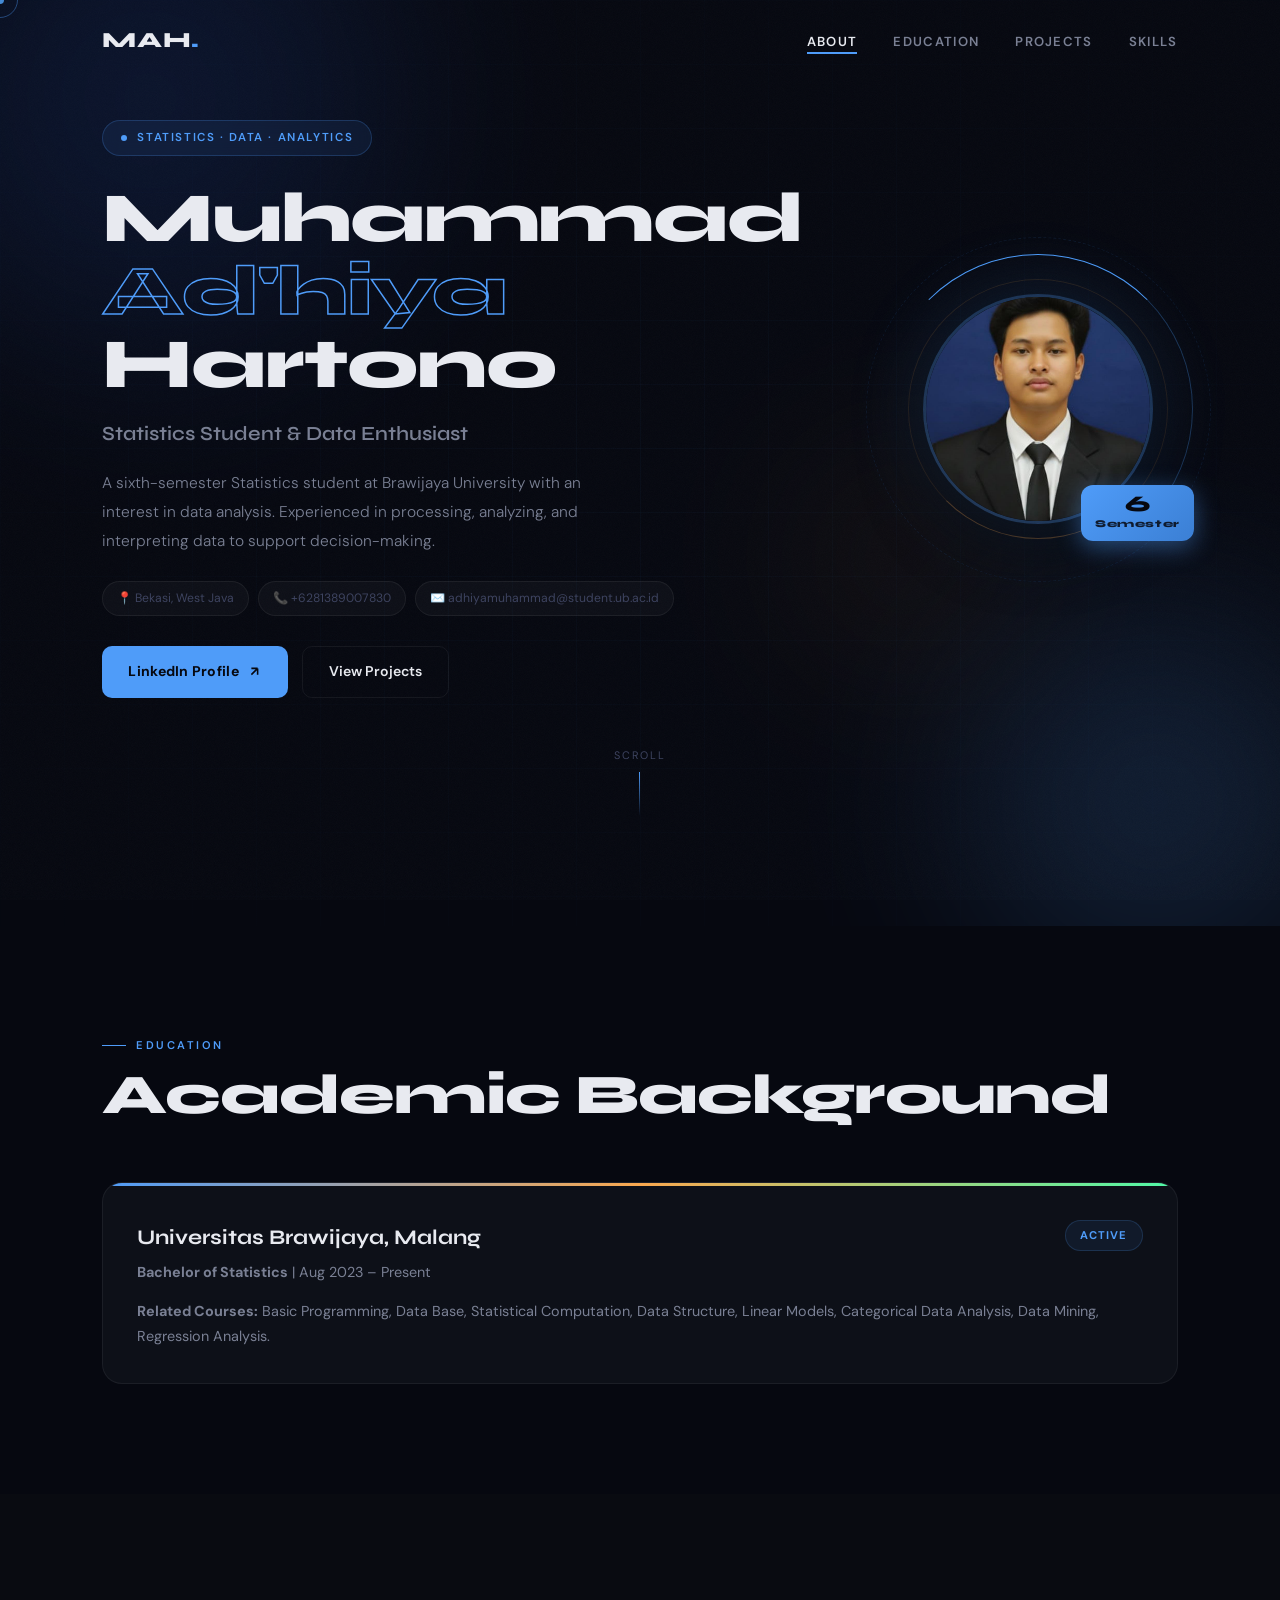
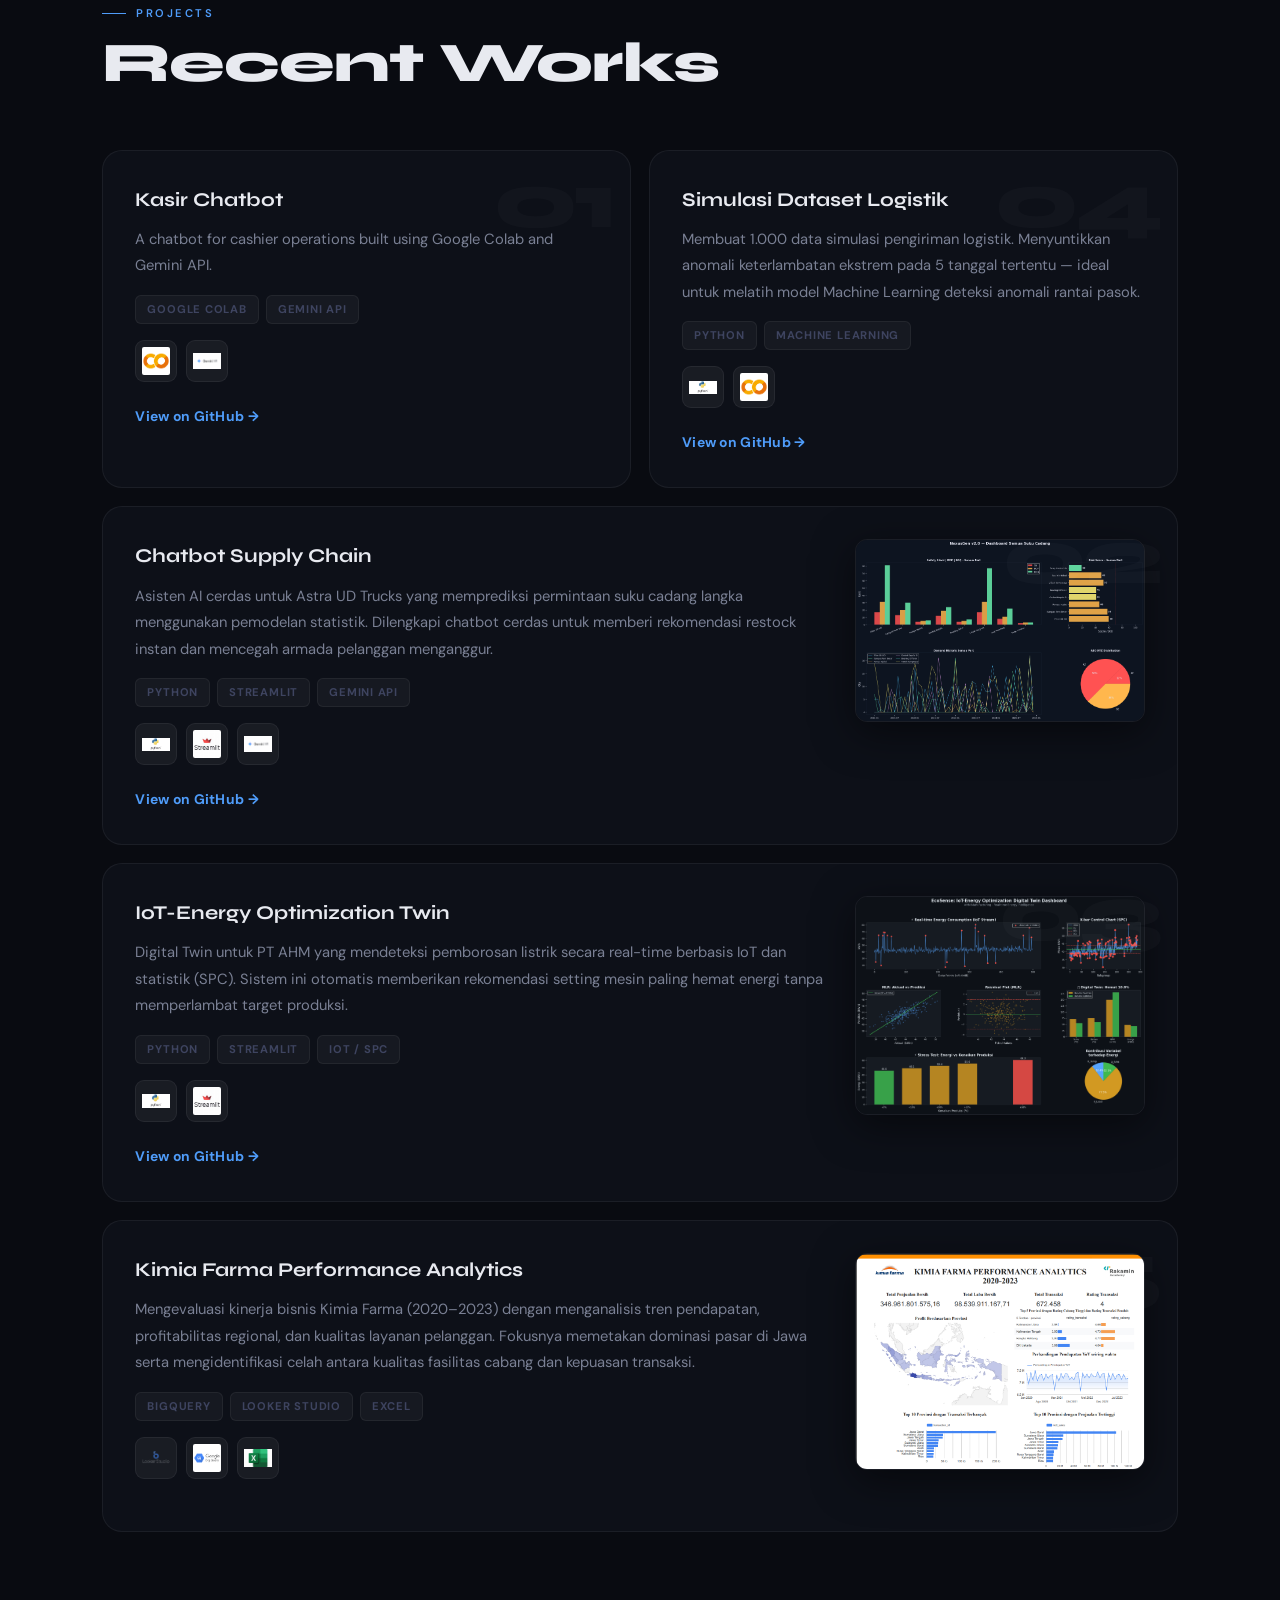
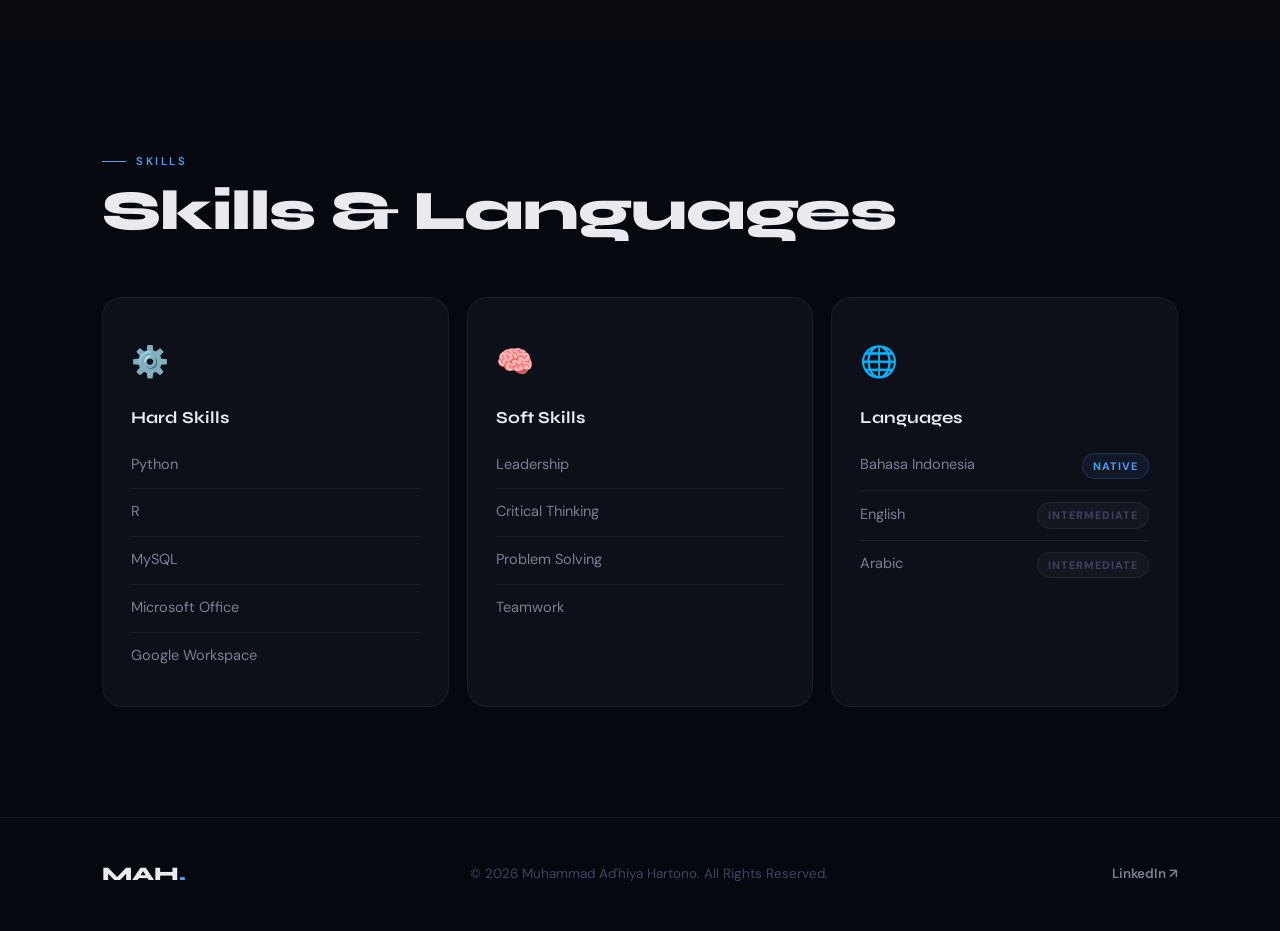
==== commit 3e0edb2c: "Update index.html" ====
--- a/index.html
+++ b/index.html
@@ -124,7 +124,7 @@
     <!-- ── PROJECTS ── -->
     <section id="projects" class="section bg-dark">
         <div class="section-label reveal-up">Projects</div>
-        <h2 class="reveal-up">Selected Work</h2>
+        <h2 class="reveal-up">Recent Works</h2>
 
         <div class="project-grid">
 
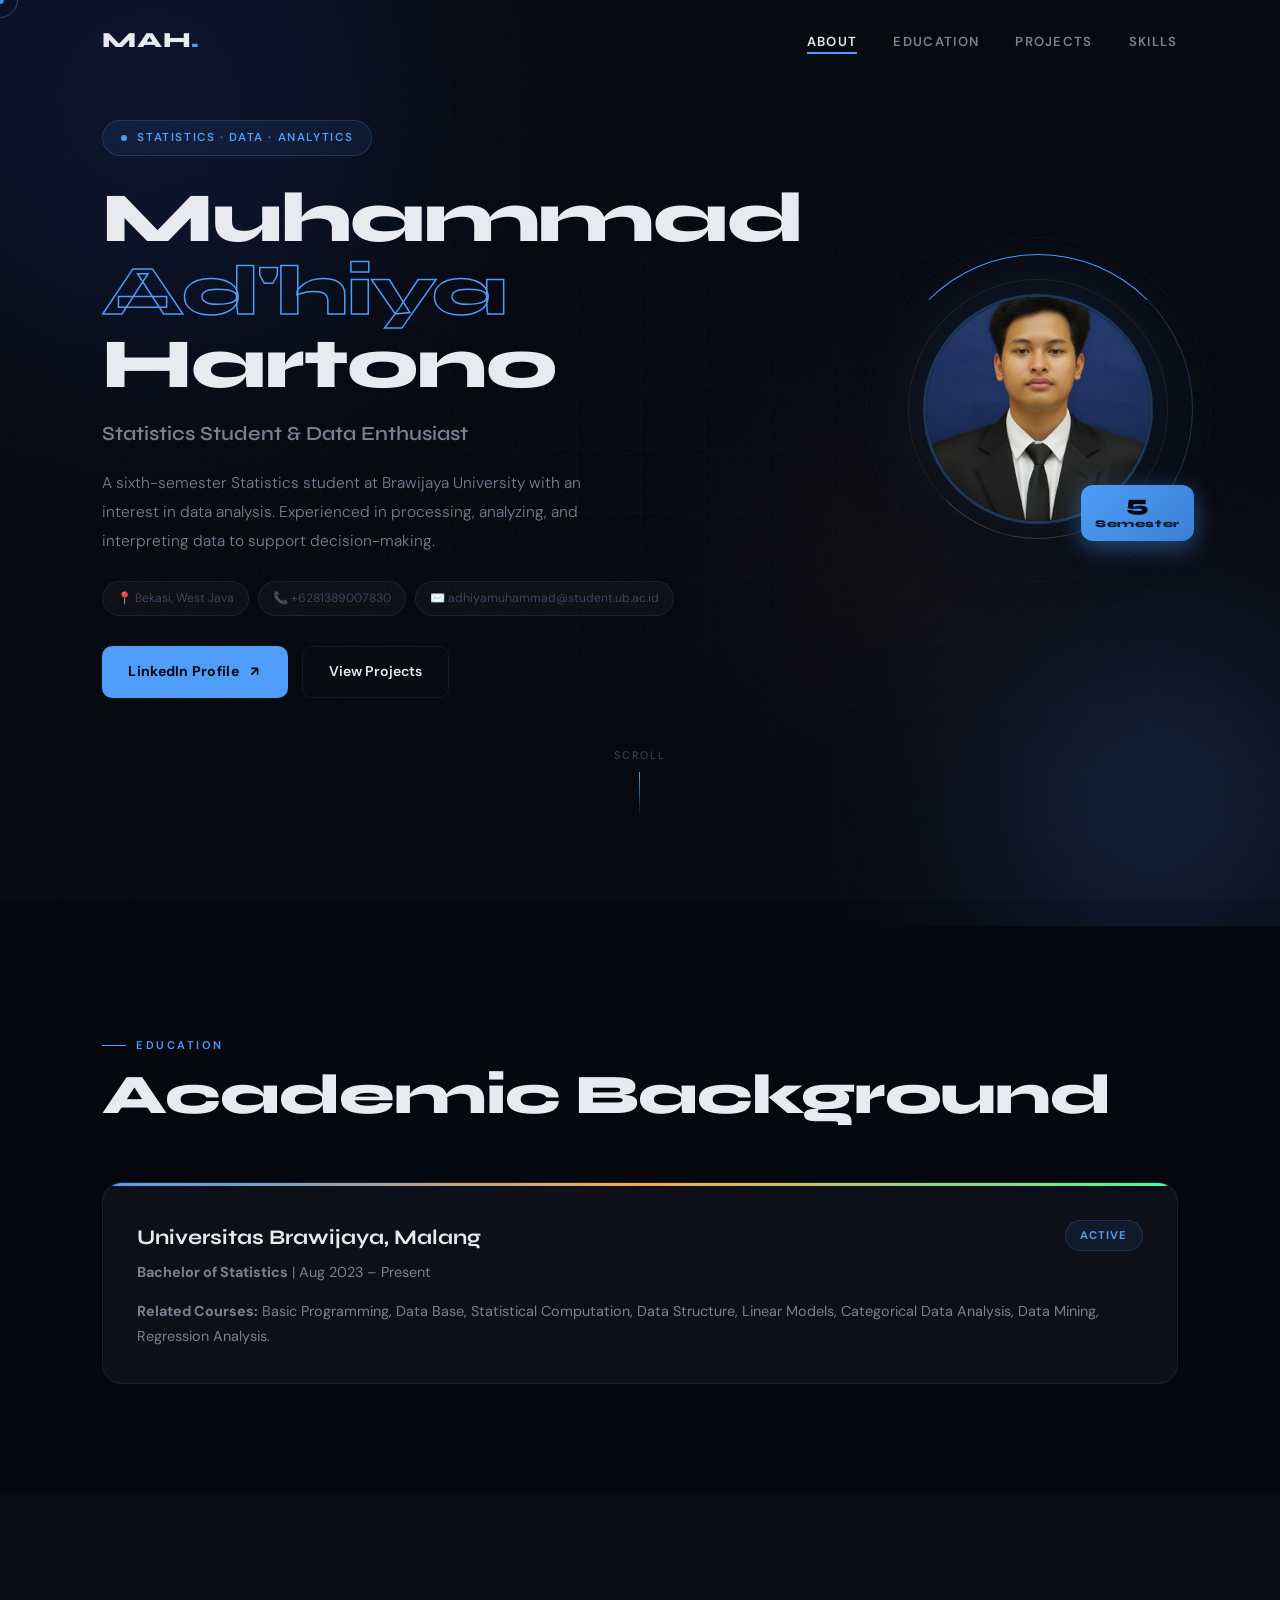
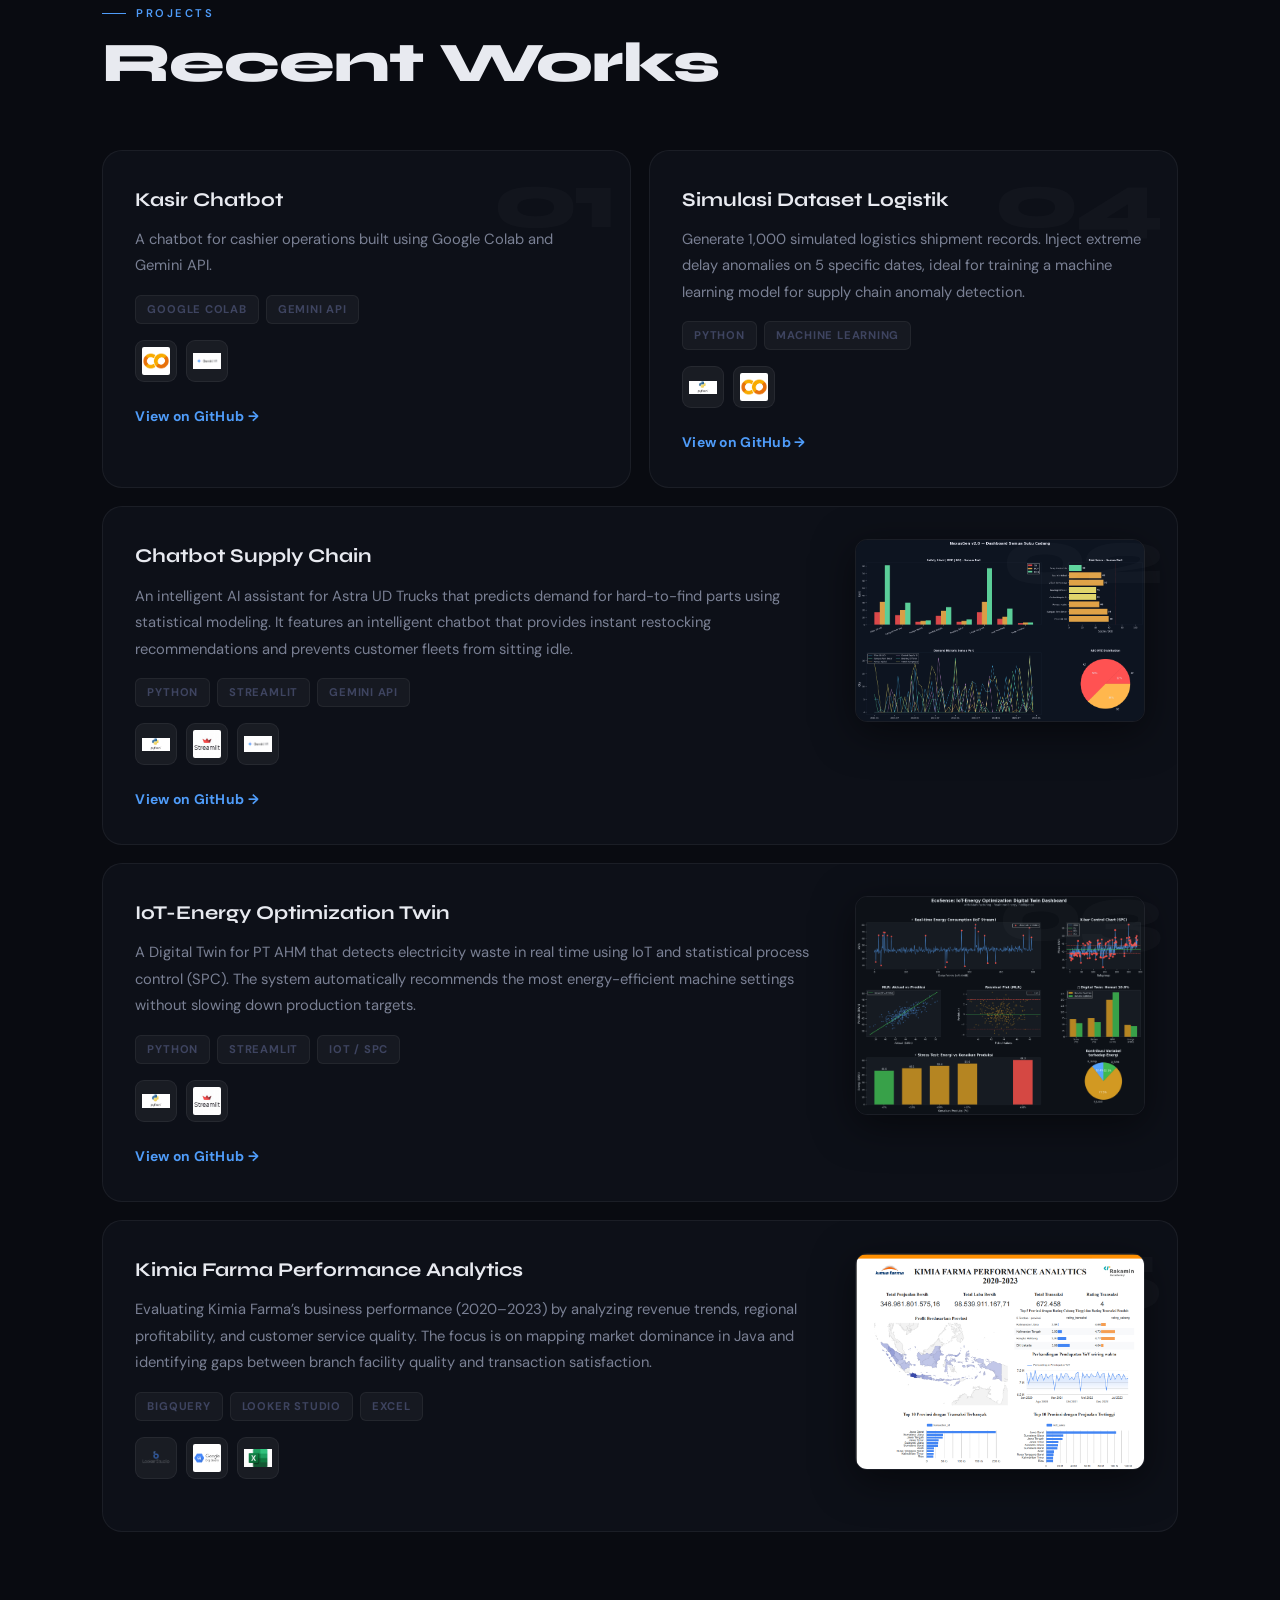
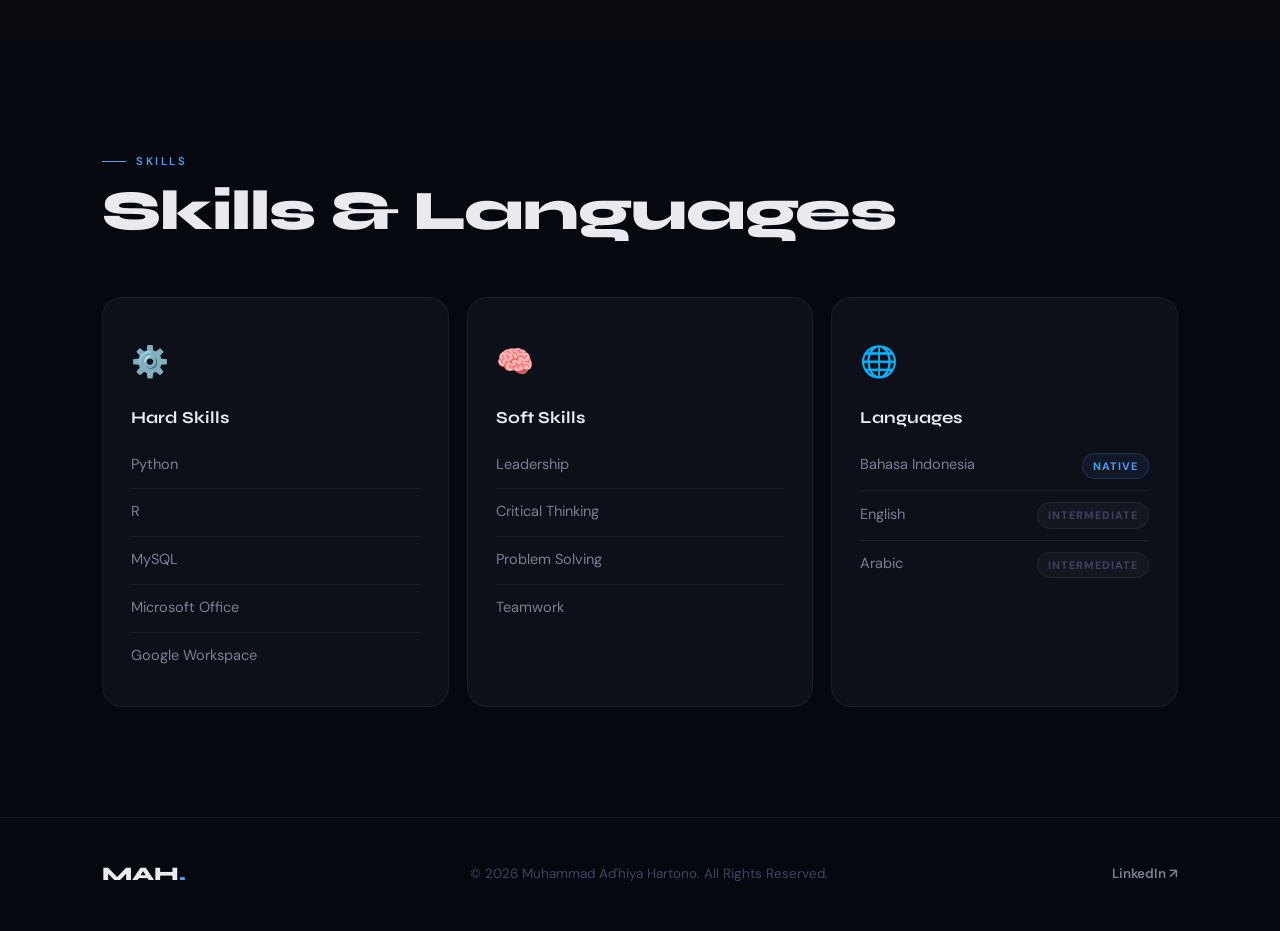
==== commit fa0b383a: "Update index.html" ====
--- a/index.html
+++ b/index.html
@@ -149,7 +149,7 @@
                 <div class="project-number">04</div>
                 <div class="project-body">
                     <h3>Simulasi Dataset Logistik</h3>
-                    <p>Membuat 1.000 data simulasi pengiriman logistik. Menyuntikkan anomali keterlambatan ekstrem pada 5 tanggal tertentu — ideal untuk melatih model Machine Learning deteksi anomali rantai pasok.</p>
+                    <p>Generate 1,000 simulated logistics shipment records. Inject extreme delay anomalies on 5 specific dates, ideal for training a machine learning model for supply chain anomaly detection.</p>
                     <div class="tag-row">
                         <span class="tag">Python</span>
                         <span class="tag">Machine Learning</span>
@@ -167,7 +167,7 @@
                 <div class="project-body with-image">
                     <div class="project-text-col">
                         <h3>Chatbot Supply Chain</h3>
-                        <p>Asisten AI cerdas untuk Astra UD Trucks yang memprediksi permintaan suku cadang langka menggunakan pemodelan statistik. Dilengkapi chatbot cerdas untuk memberi rekomendasi restock instan dan mencegah armada pelanggan menganggur.</p>
+                        <p>An intelligent AI assistant for Astra UD Trucks that predicts demand for hard-to-find parts using statistical modeling. It features an intelligent chatbot that provides instant restocking recommendations and prevents customer fleets from sitting idle.</p>
                         <div class="tag-row">
                             <span class="tag">Python</span>
                             <span class="tag">Streamlit</span>
@@ -191,7 +191,7 @@
                 <div class="project-body with-image">
                     <div class="project-text-col">
                         <h3>IoT-Energy Optimization Twin</h3>
-                        <p>Digital Twin untuk PT AHM yang mendeteksi pemborosan listrik secara real-time berbasis IoT dan statistik (SPC). Sistem ini otomatis memberikan rekomendasi setting mesin paling hemat energi tanpa memperlambat target produksi.</p>
+                        <p>A Digital Twin for PT AHM that detects electricity waste in real time using IoT and statistical process control (SPC). The system automatically recommends the most energy-efficient machine settings without slowing down production targets.</p>
                         <div class="tag-row">
                             <span class="tag">Python</span>
                             <span class="tag">Streamlit</span>
@@ -214,7 +214,7 @@
                 <div class="project-body with-image">
                     <div class="project-text-col">
                         <h3>Kimia Farma Performance Analytics</h3>
-                        <p>Mengevaluasi kinerja bisnis Kimia Farma (2020–2023) dengan menganalisis tren pendapatan, profitabilitas regional, dan kualitas layanan pelanggan. Fokusnya memetakan dominasi pasar di Jawa serta mengidentifikasi celah antara kualitas fasilitas cabang dan kepuasan transaksi.</p>
+                        <p>Evaluating Kimia Farma’s business performance (2020–2023) by analyzing revenue trends, regional profitability, and customer service quality. The focus is on mapping market dominance in Java and identifying gaps between branch facility quality and transaction satisfaction.</p>
                         <div class="tag-row">
                             <span class="tag">BigQuery</span>
                             <span class="tag">Looker Studio</span>
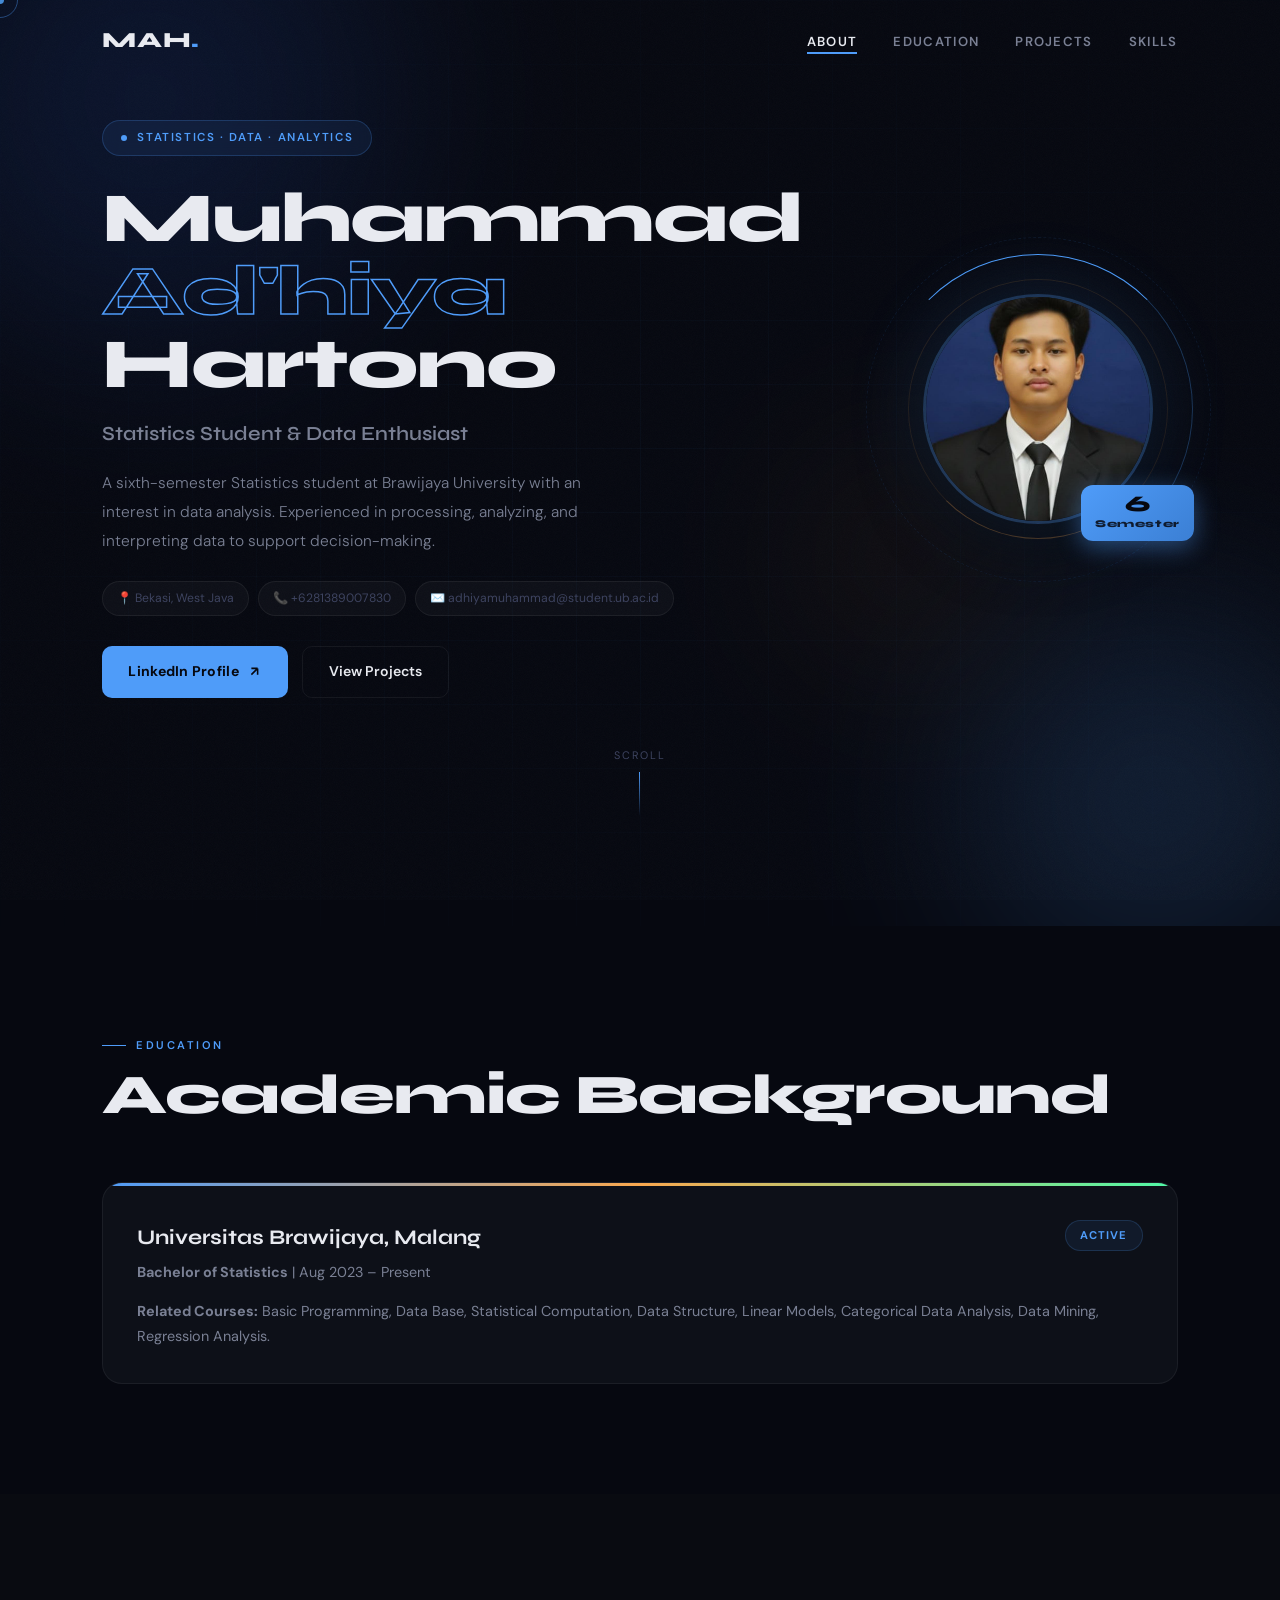
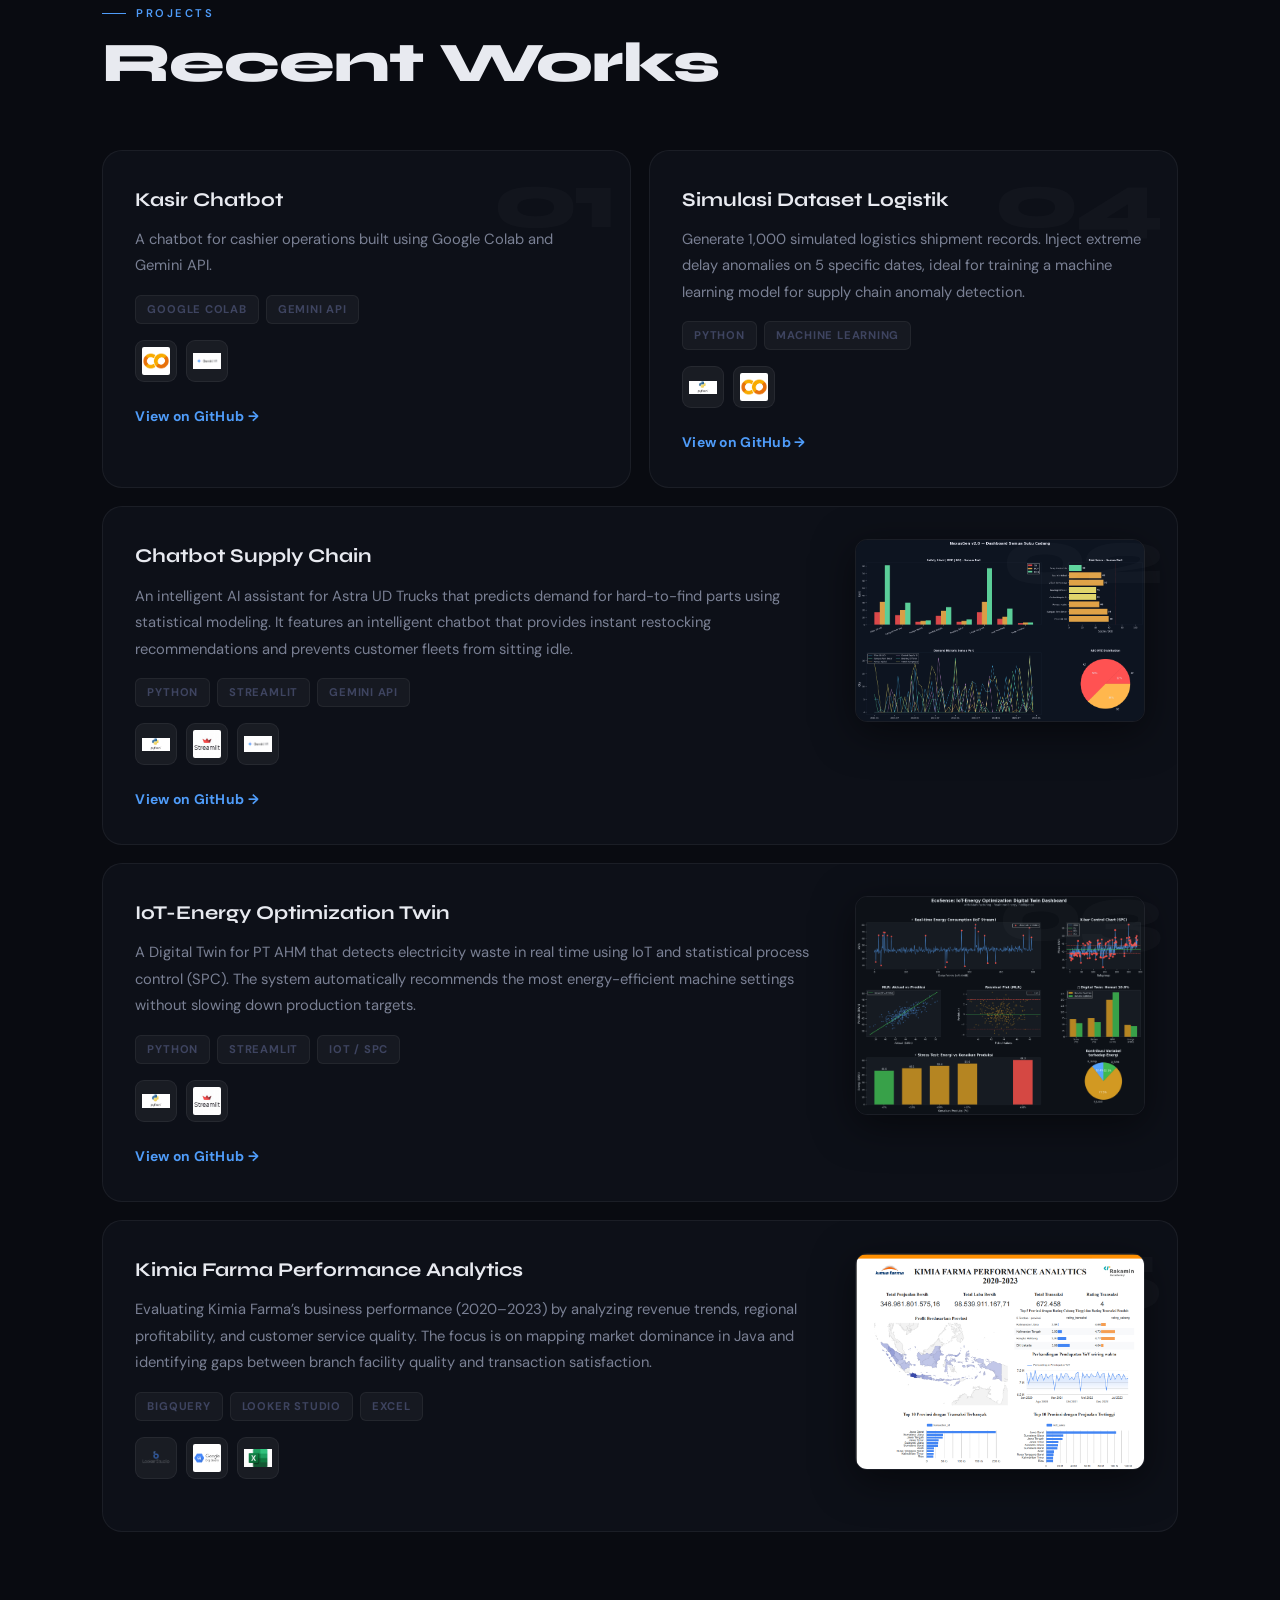
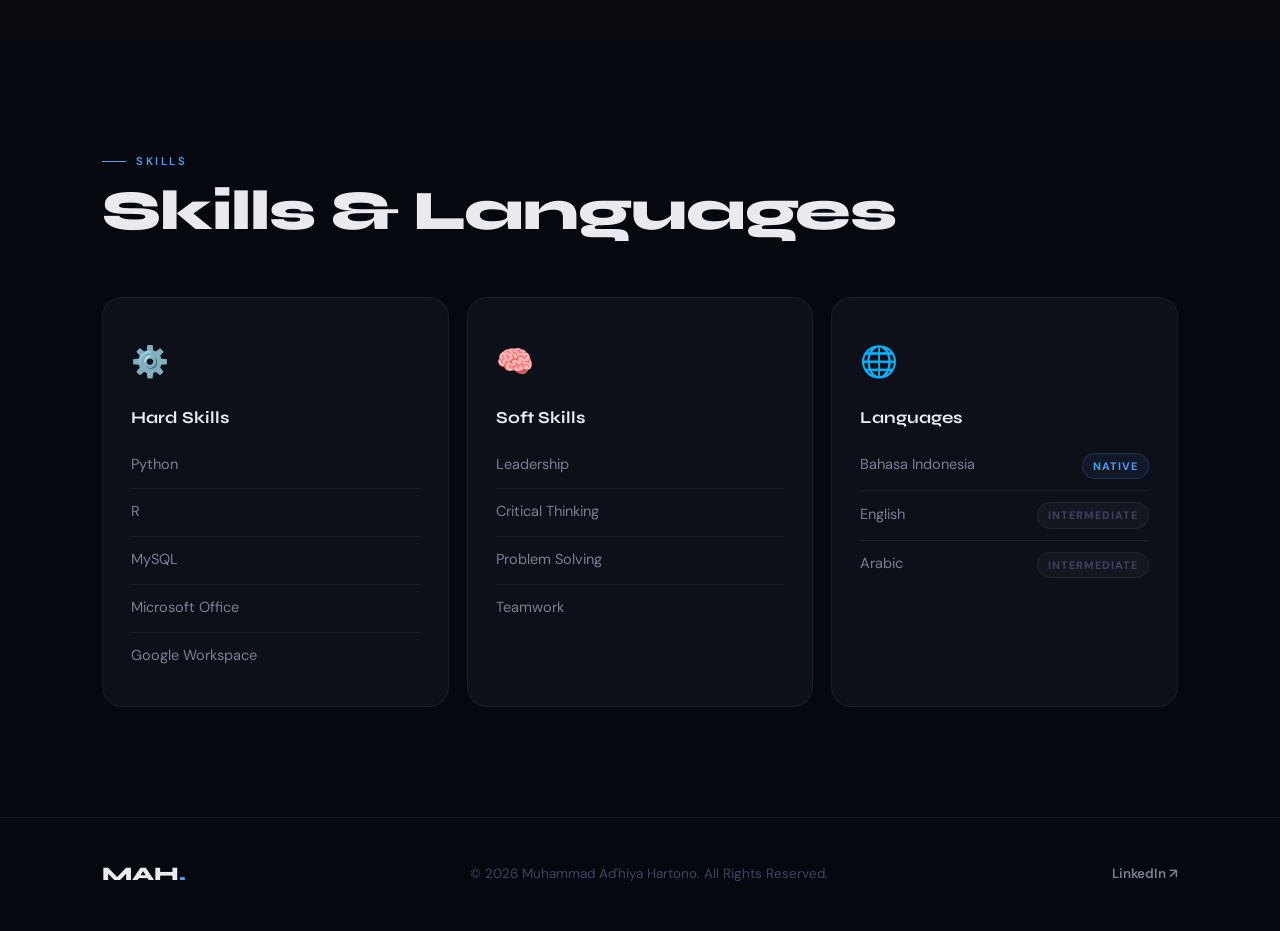
==== commit 61dd40a7: "Update index.html" ====
--- a/index.html
+++ b/index.html
@@ -178,7 +178,7 @@
                             <img src="streamlit.jpg" alt="Streamlit">
                             <img src="gemini api.png" alt="Gemini API">
                         </div>
-                        <a href="https://github.com/adhiyaaa23/Chatbot-Supply-Chain/blob/main/nexusgen_supply_chain.ipynb" target="_blank" class="btn-link">View on GitHub →</a>
+                        <a href="https://github.com/adhiyaaa23/Chatbot-Supply-Chain/blob/main/nexusgen_supply_chain_v2.py" target="_blank" class="btn-link">View on GitHub →</a>
                     </div>
                     <div class="project-img-col">
                         <img src="Supply Chain.png" alt="Output Chatbot Supply Chain" class="project-screenshot">
@@ -201,7 +201,7 @@
                             <img src="python.png" alt="Python">
                             <img src="streamlit.jpg" alt="Streamlit">
                         </div>
-                        <a href="https://github.com/adhiyaaa23/Dashboard-Optimization/blob/main/ecosense_iot_optimization.ipynb" target="_blank" class="btn-link">View on GitHub →</a>
+                        <a href="https://github.com/adhiyaaa23/Dashboard-Optimization/blob/main/ecosense_iot_optimization_v2.py" target="_blank" class="btn-link">View on GitHub →</a>
                     </div>
                     <div class="project-img-col">
                         <img src="Digital Twin.png" alt="Output IoT-Energy Optimization Twin" class="project-screenshot">
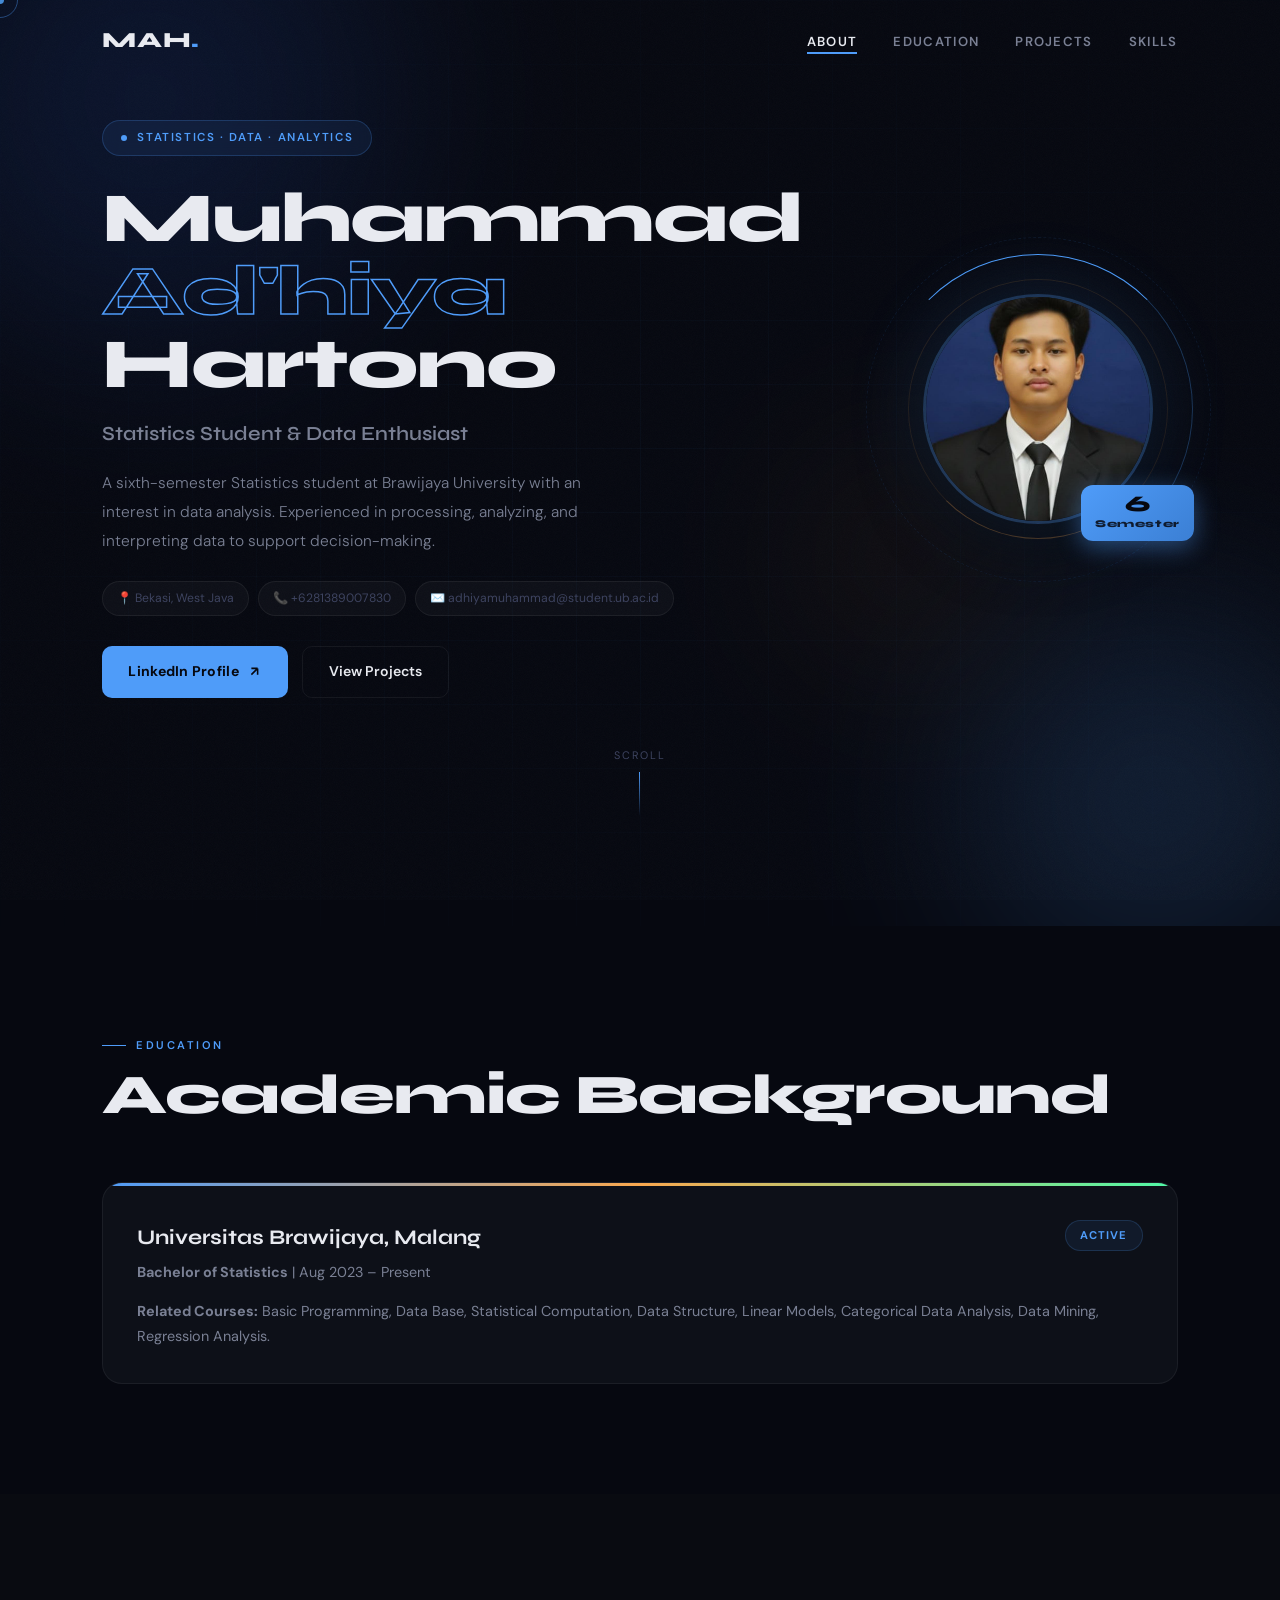
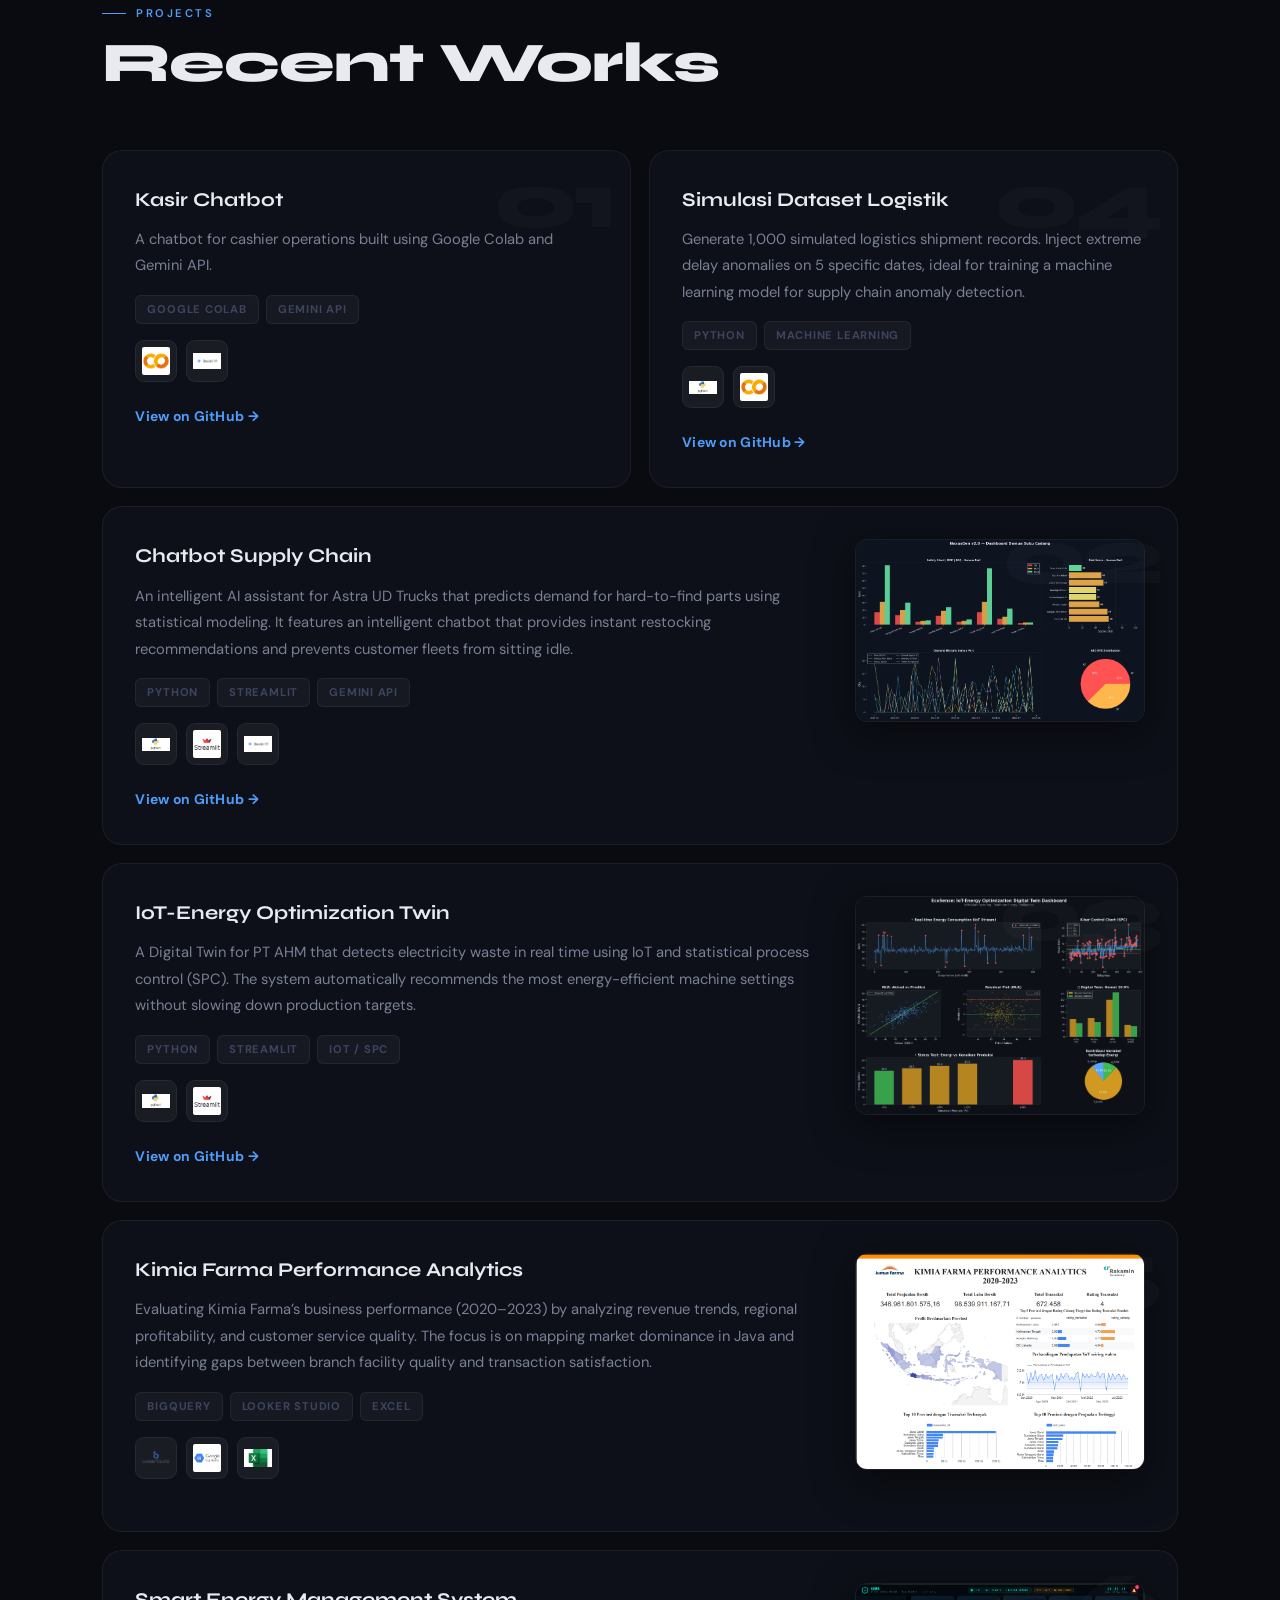
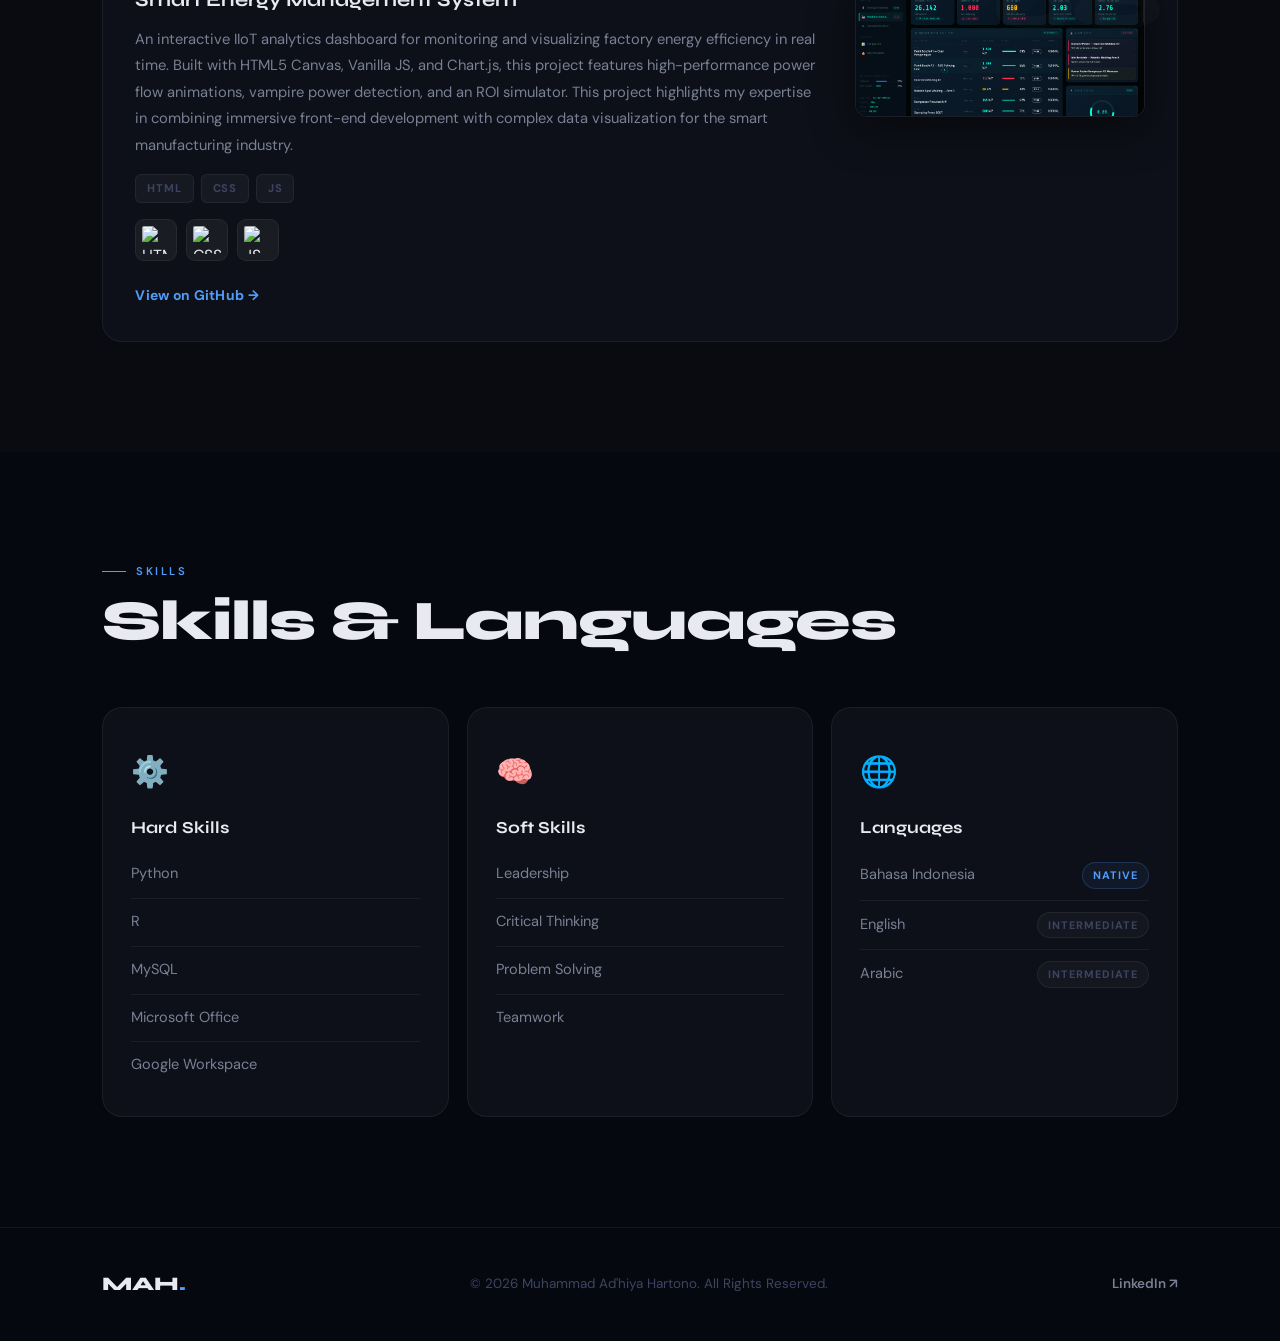
==== commit 7418fd81: "Update index.html" ====
--- a/index.html
+++ b/index.html
@@ -232,6 +232,30 @@
                 </div>
             </div>
 
+                        <div class="project-card wide reveal-up" style="--delay:0.35s">
+                <div class="project-number">06</div>
+                <div class="project-body with-image">
+                    <div class="project-text-col">
+                        <h3>Smart Energy Management System</h3>
+                        <p>An interactive IIoT analytics dashboard for monitoring and visualizing factory energy efficiency in real time. Built with HTML5 Canvas, Vanilla JS, and Chart.js, this project features high-performance power flow animations, vampire power detection, and an ROI simulator. This project highlights my expertise in combining immersive front-end development with complex data visualization for the smart manufacturing industry.</p>
+                        <div class="tag-row">
+                            <span class="tag">HTML</span>
+                            <span class="tag">CSS</span>
+                            <span class="tag">JS</span>
+                        </div>
+                        <div class="project-tools">
+                            <img src="HTML.png" alt="HTML">
+                            <img src="CSS.png" alt="CSS">
+                            <img src="JS.png" alt="JS">
+                        </div>
+                        <a href="https://github.com/adhiyaaa23/Smart-Energy-Management-System" target="_blank" class="btn-link">View on GitHub →</a>
+                    </div>
+                    <div class="project-img-col">
+                        <img src="SMES.png" alt="Output SMES" class="project-screenshot">
+                    </div>
+                </div>
+            </div>
+            
         </div>
     </section>
 
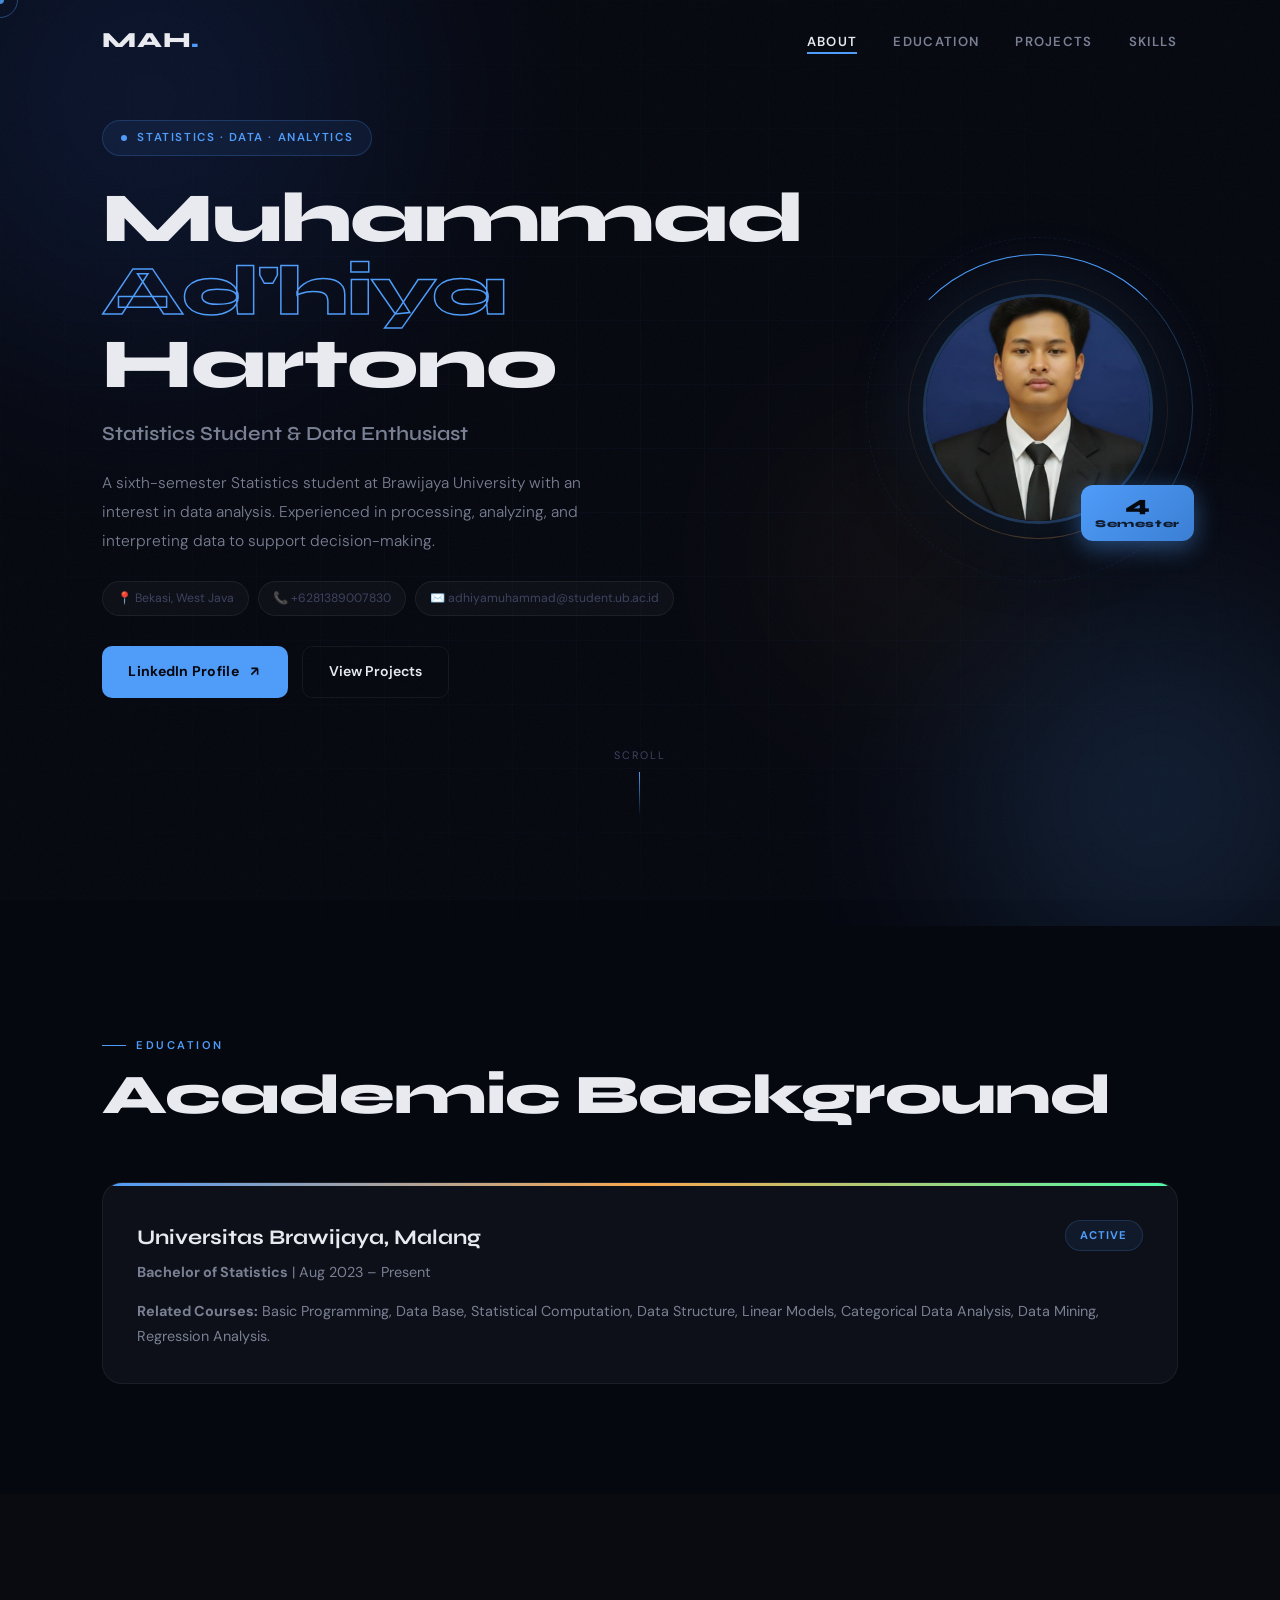
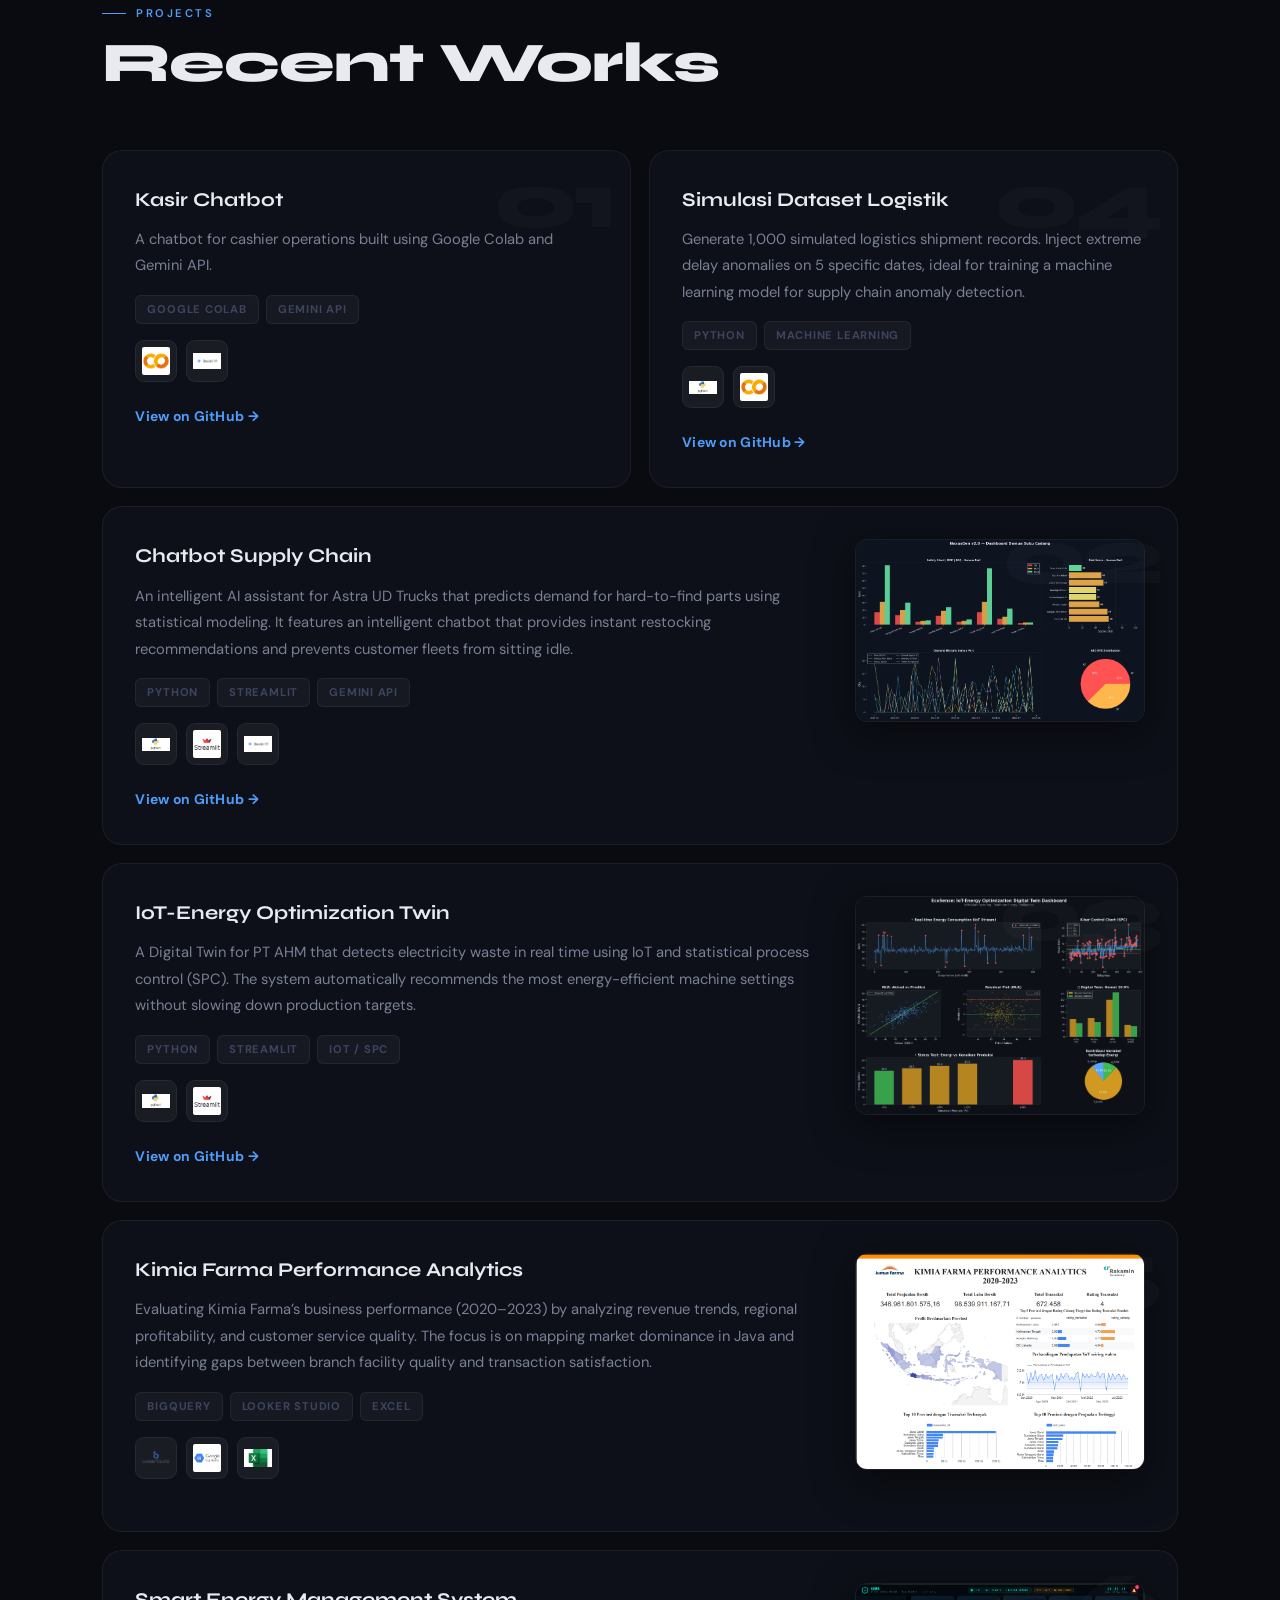
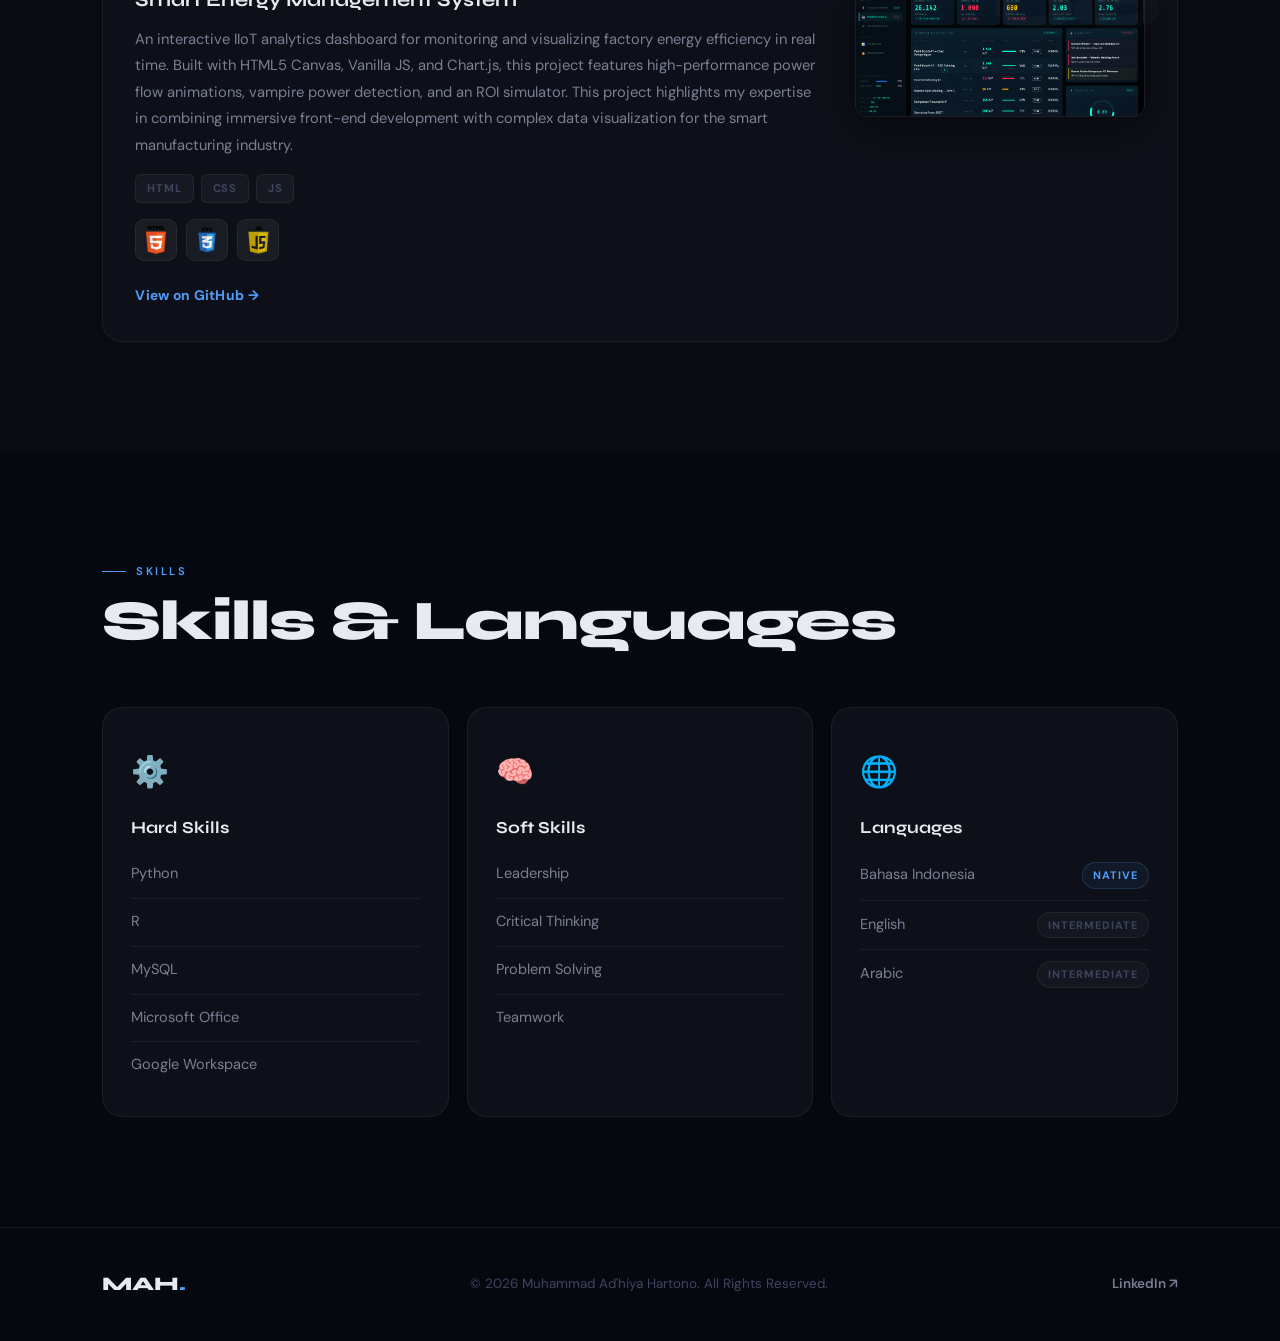
==== commit 28a45d2a: "Update index.html" ====
--- a/index.html
+++ b/index.html
@@ -17,6 +17,15 @@
             <span>A</span><span>D</span><span>'</span><span>H</span><span>I</span><span>Y</span><span>A</span>
         </div>
         <div class="loader-bar"><div class="loader-fill"></div></div>
+    </div>
+
+    <!-- Entrance Curtain -->
+    <div class="curtain-container" id="curtain">
+        <div class="curtain-panel"></div>
+        <div class="curtain-panel"></div>
+        <div class="curtain-panel"></div>
+        <div class="curtain-panel"></div>
+        <div class="curtain-panel"></div>
     </div>
 
     <!-- Custom Cursor -->
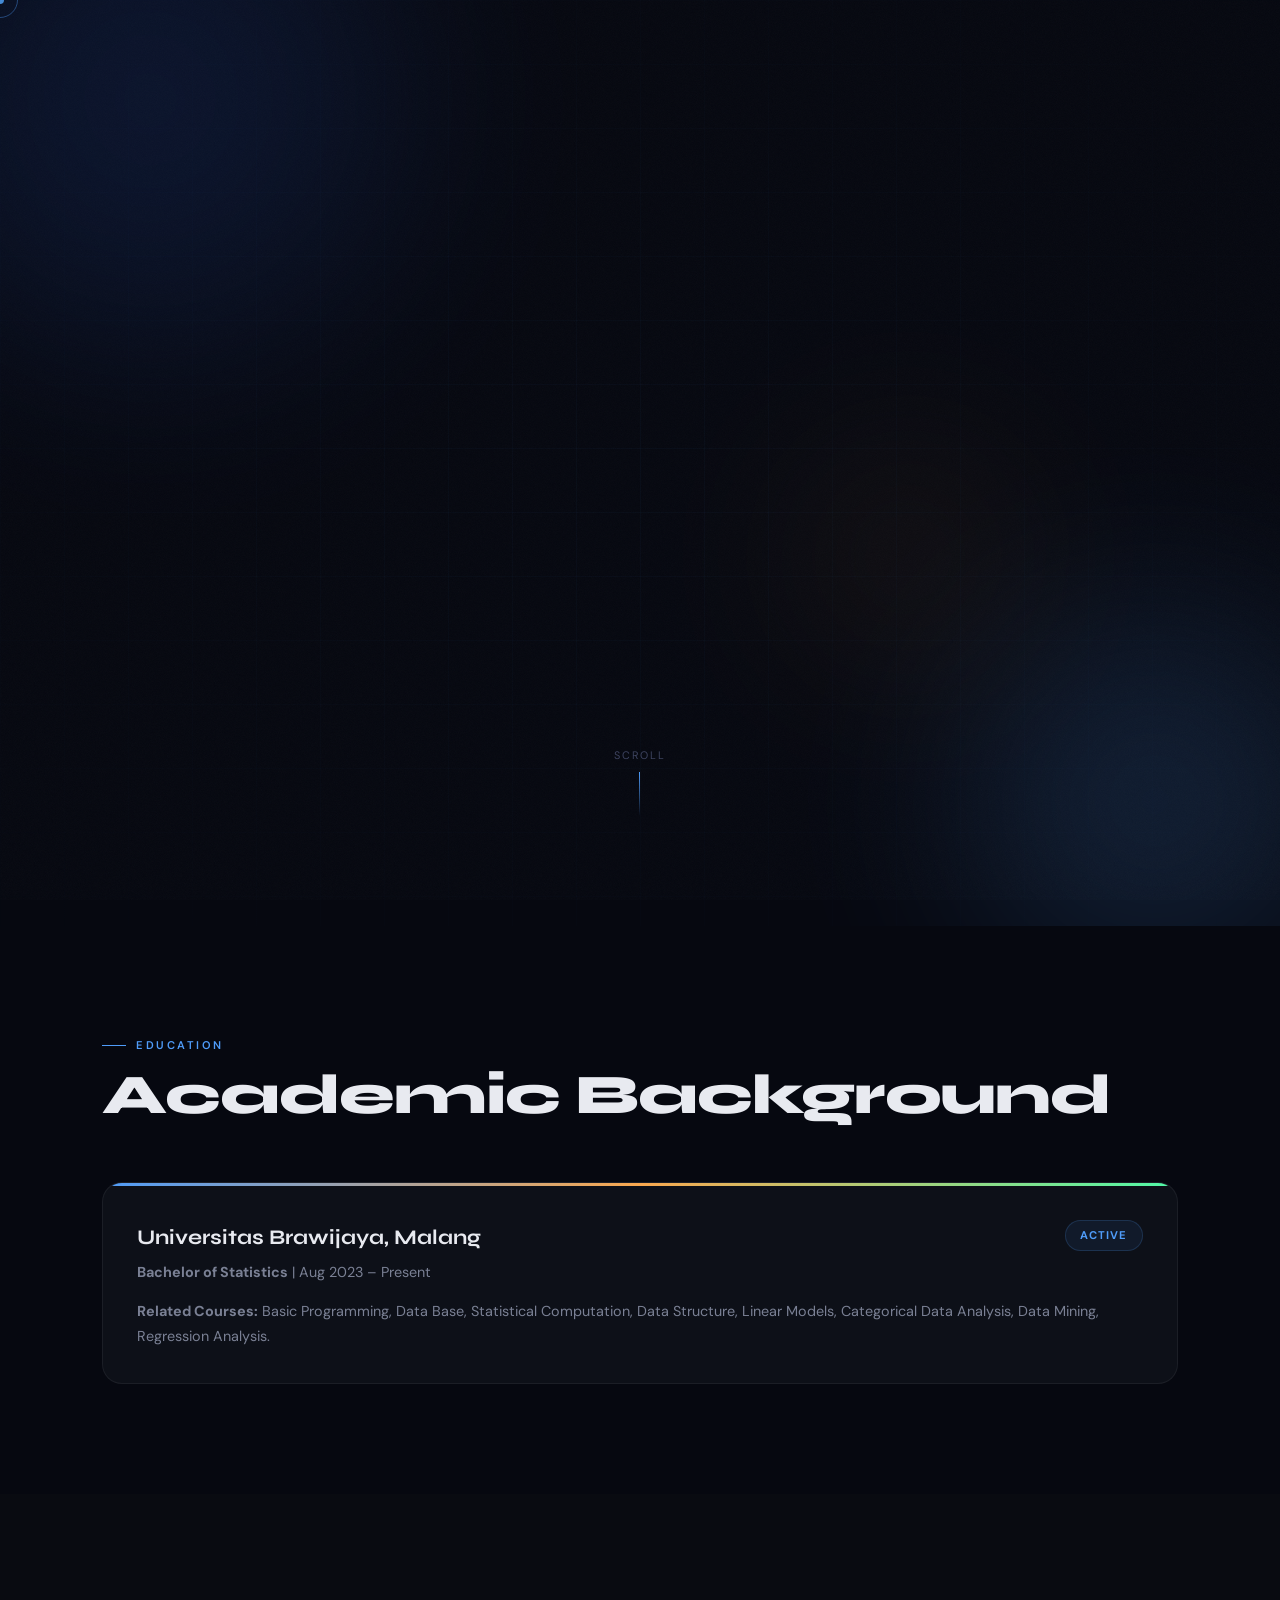
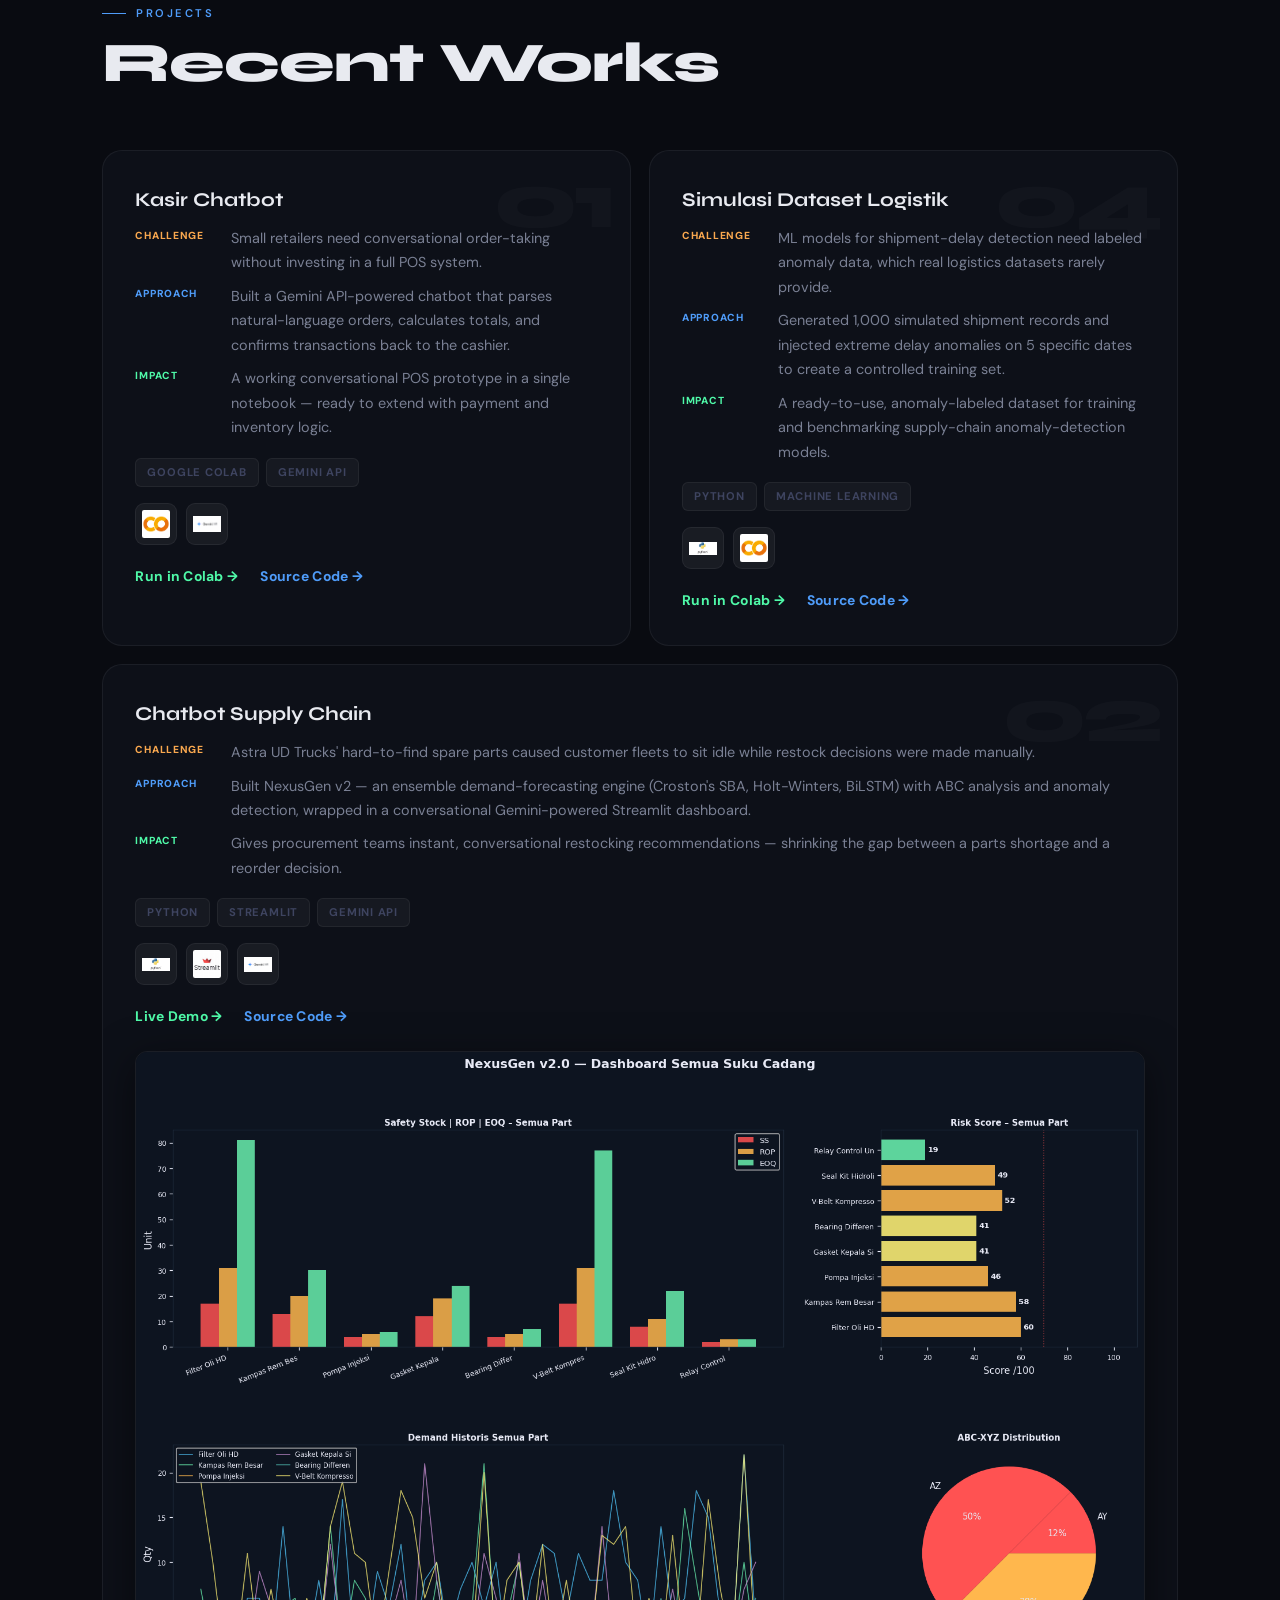
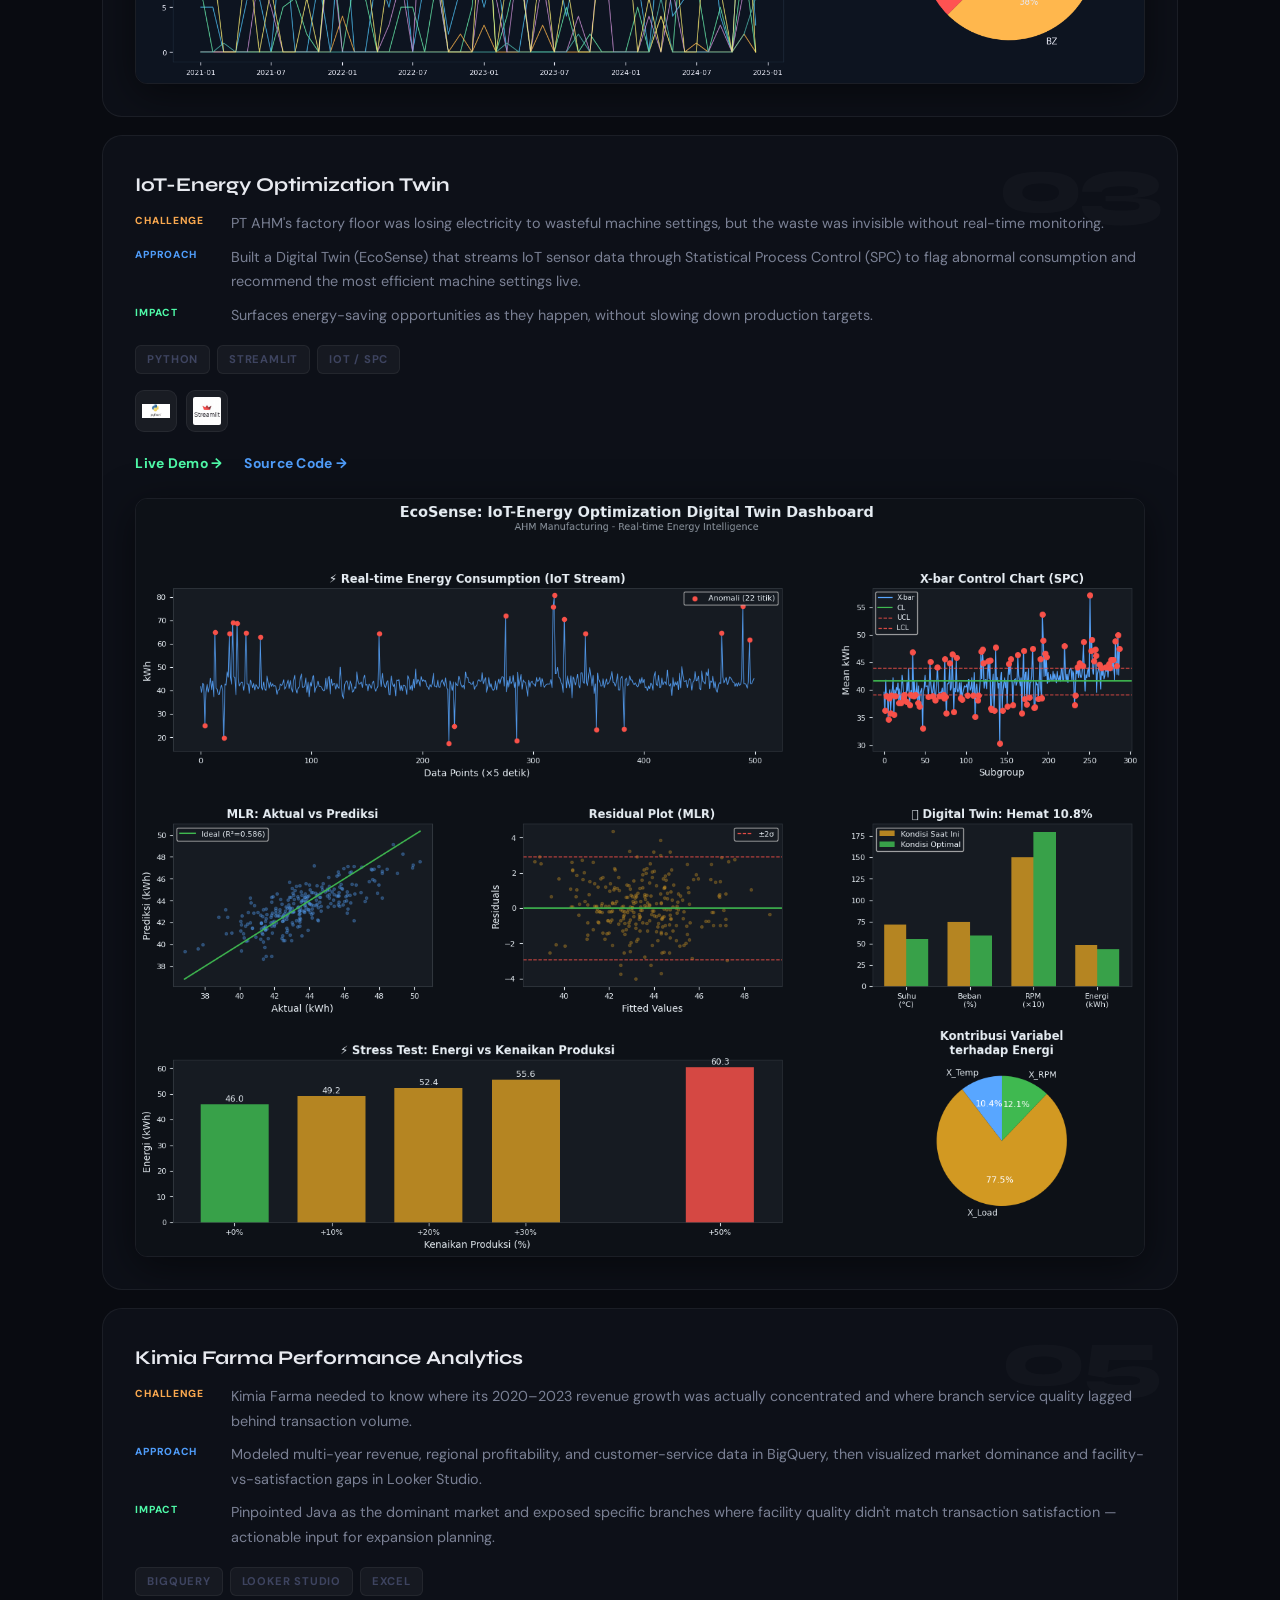
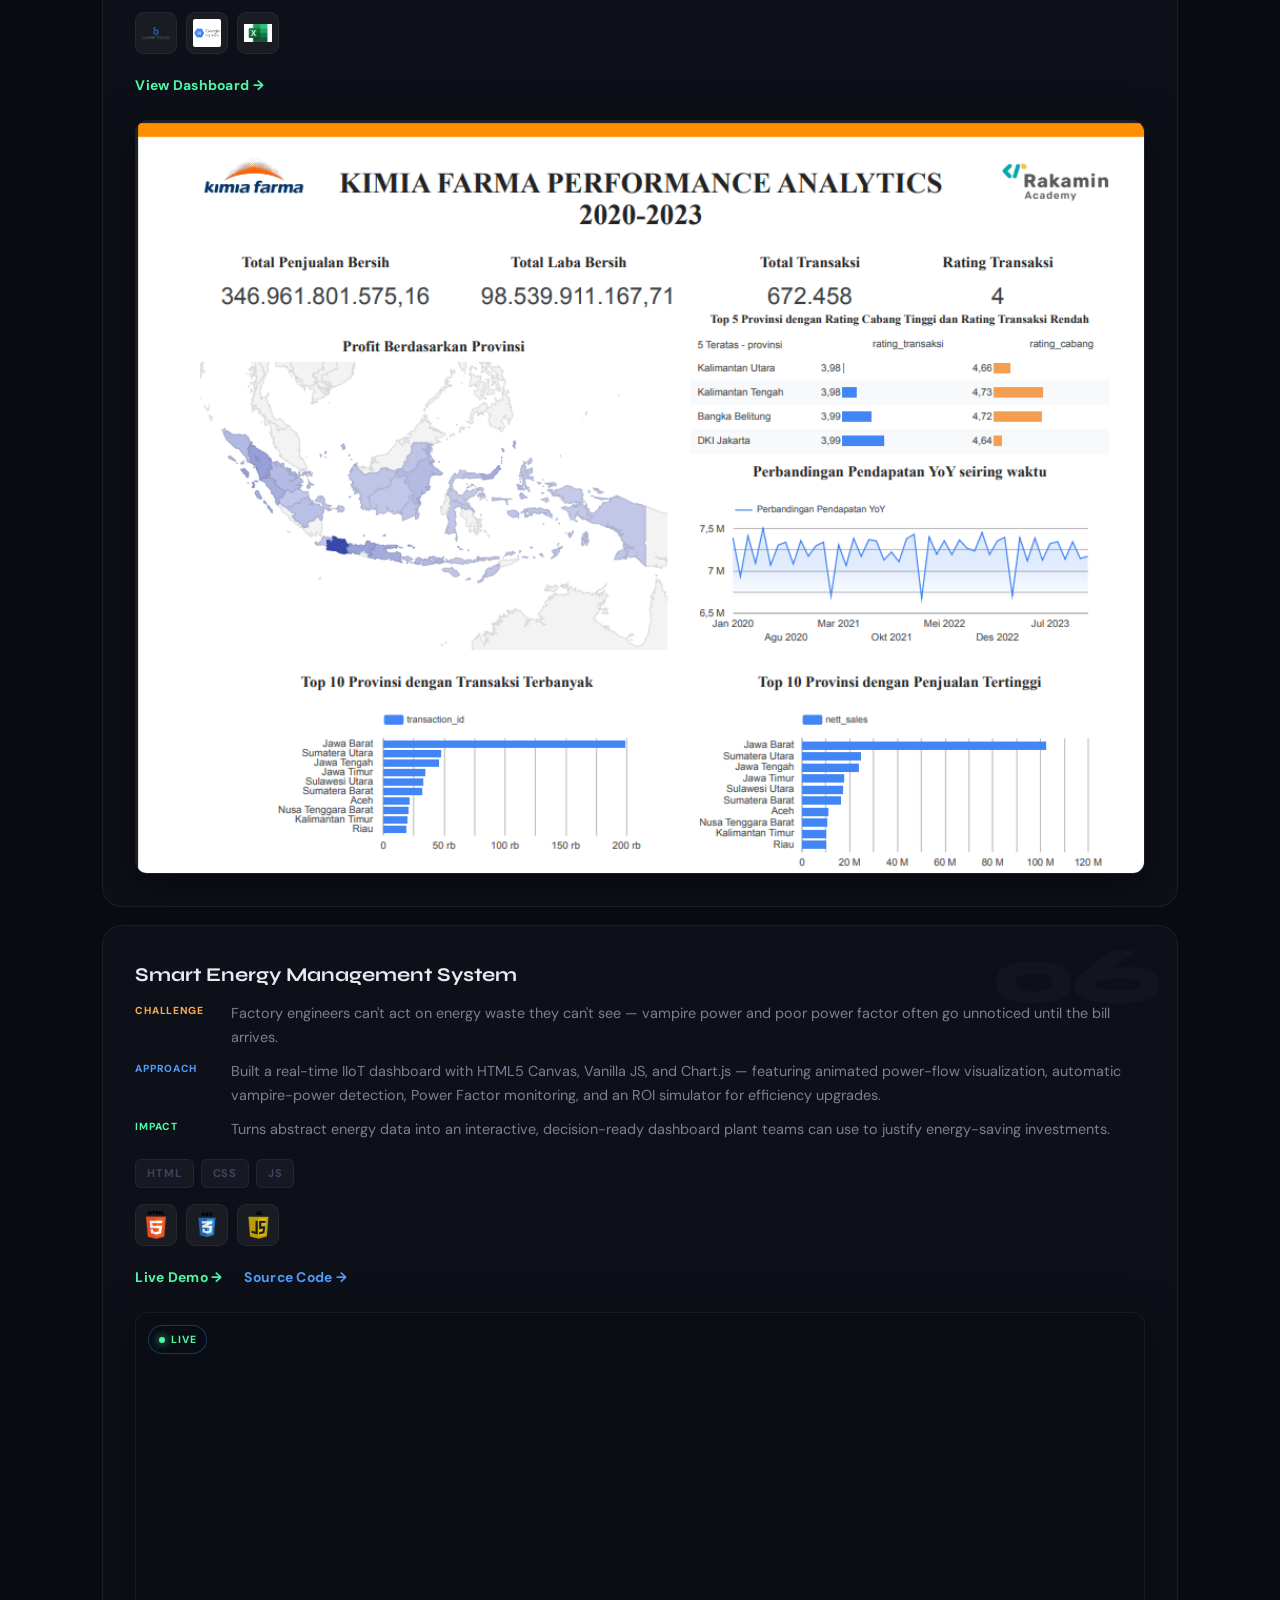
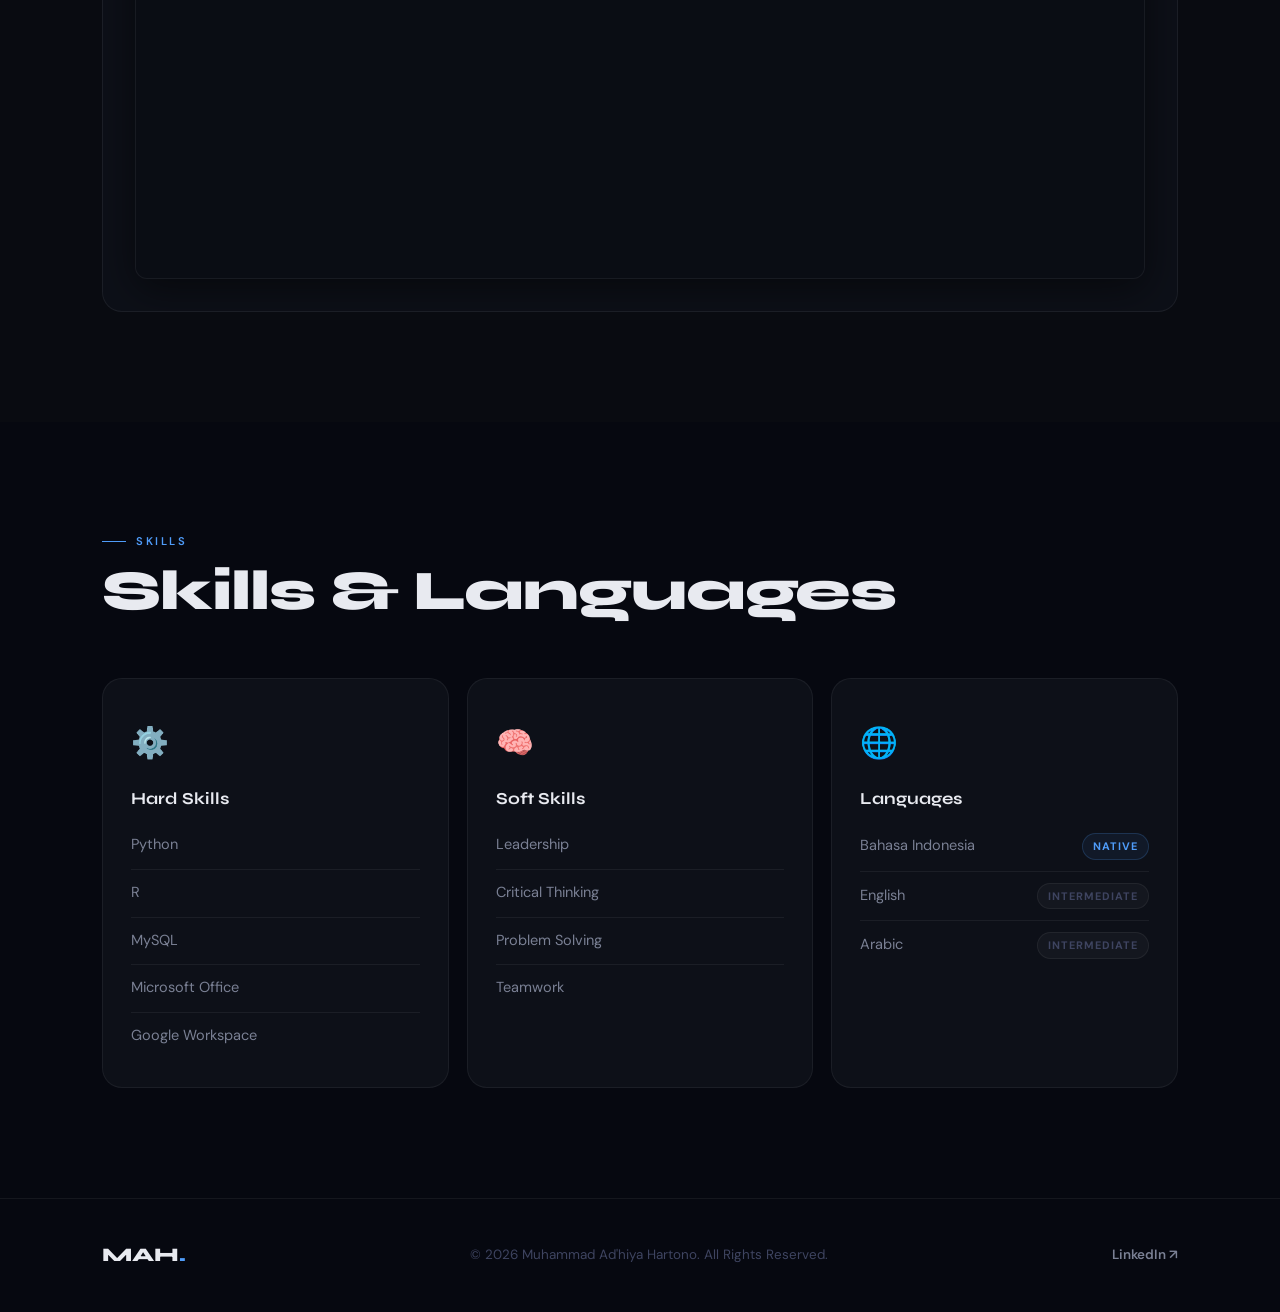
==== commit 1c7847b7: "Add files via upload" ====
--- a/index.html
+++ b/index.html
@@ -141,7 +141,11 @@
                 <div class="project-number">01</div>
                 <div class="project-body">
                     <h3>Kasir Chatbot</h3>
-                    <p>A chatbot for cashier operations built using Google Colab and Gemini API.</p>
+                    <div class="case-study">
+                        <div class="cs-row"><span class="cs-tag challenge">Challenge</span><span class="cs-text">Small retailers need conversational order-taking without investing in a full POS system.</span></div>
+                        <div class="cs-row"><span class="cs-tag approach">Approach</span><span class="cs-text">Built a Gemini API-powered chatbot that parses natural-language orders, calculates totals, and confirms transactions back to the cashier.</span></div>
+                        <div class="cs-row"><span class="cs-tag impact">Impact</span><span class="cs-text">A working conversational POS prototype in a single notebook — ready to extend with payment and inventory logic.</span></div>
+                    </div>
                     <div class="tag-row">
                         <span class="tag">Google Colab</span>
                         <span class="tag">Gemini API</span>
@@ -150,7 +154,10 @@
                         <img src="colab.png" alt="Google Colab">
                         <img src="gemini api.png" alt="Gemini API">
                     </div>
-                    <a href="https://github.com/adhiyaaa23/Kasir-Chatbot/blob/main/Chatbot%20Kasir.ipynb" target="_blank" class="btn-link">View on GitHub →</a>
+                    <div class="link-row">
+                        <a href="https://colab.research.google.com/github/adhiyaaa23/Kasir-Chatbot/blob/main/Chatbot%20Kasir.ipynb" target="_blank" class="btn-link demo">Run in Colab →</a>
+                        <a href="https://github.com/adhiyaaa23/Kasir-Chatbot/blob/main/Chatbot%20Kasir.ipynb" target="_blank" class="btn-link">Source Code →</a>
+                    </div>
                 </div>
             </div>
 
@@ -158,7 +165,11 @@
                 <div class="project-number">04</div>
                 <div class="project-body">
                     <h3>Simulasi Dataset Logistik</h3>
-                    <p>Generate 1,000 simulated logistics shipment records. Inject extreme delay anomalies on 5 specific dates, ideal for training a machine learning model for supply chain anomaly detection.</p>
+                    <div class="case-study">
+                        <div class="cs-row"><span class="cs-tag challenge">Challenge</span><span class="cs-text">ML models for shipment-delay detection need labeled anomaly data, which real logistics datasets rarely provide.</span></div>
+                        <div class="cs-row"><span class="cs-tag approach">Approach</span><span class="cs-text">Generated 1,000 simulated shipment records and injected extreme delay anomalies on 5 specific dates to create a controlled training set.</span></div>
+                        <div class="cs-row"><span class="cs-tag impact">Impact</span><span class="cs-text">A ready-to-use, anomaly-labeled dataset for training and benchmarking supply-chain anomaly-detection models.</span></div>
+                    </div>
                     <div class="tag-row">
                         <span class="tag">Python</span>
                         <span class="tag">Machine Learning</span>
@@ -167,7 +178,10 @@
                         <img src="python.png" alt="Python">
                         <img src="colab.png" alt="Google Colab">
                     </div>
-                    <a href="https://github.com/adhiyaaa23/Simulasi-Dataset-Logistik/blob/main/Simulasi_Dataset_Logistik_Injeksi_Anomali_Keterlambatan_Pengiriman.ipynb" target="_blank" class="btn-link">View on GitHub →</a>
+                    <div class="link-row">
+                        <a href="https://colab.research.google.com/github/adhiyaaa23/Simulasi-Dataset-Logistik/blob/main/Simulasi_Dataset_Logistik_Injeksi_Anomali_Keterlambatan_Pengiriman.ipynb" target="_blank" class="btn-link demo">Run in Colab →</a>
+                        <a href="https://github.com/adhiyaaa23/Simulasi-Dataset-Logistik/blob/main/Simulasi_Dataset_Logistik_Injeksi_Anomali_Keterlambatan_Pengiriman.ipynb" target="_blank" class="btn-link">Source Code →</a>
+                    </div>
                 </div>
             </div>
 
@@ -176,7 +190,11 @@
                 <div class="project-body with-image">
                     <div class="project-text-col">
                         <h3>Chatbot Supply Chain</h3>
-                        <p>An intelligent AI assistant for Astra UD Trucks that predicts demand for hard-to-find parts using statistical modeling. It features an intelligent chatbot that provides instant restocking recommendations and prevents customer fleets from sitting idle.</p>
+                        <div class="case-study">
+                            <div class="cs-row"><span class="cs-tag challenge">Challenge</span><span class="cs-text">Astra UD Trucks' hard-to-find spare parts caused customer fleets to sit idle while restock decisions were made manually.</span></div>
+                            <div class="cs-row"><span class="cs-tag approach">Approach</span><span class="cs-text">Built NexusGen v2 — an ensemble demand-forecasting engine (Croston's SBA, Holt-Winters, BiLSTM) with ABC analysis and anomaly detection, wrapped in a conversational Gemini-powered Streamlit dashboard.</span></div>
+                            <div class="cs-row"><span class="cs-tag impact">Impact</span><span class="cs-text">Gives procurement teams instant, conversational restocking recommendations — shrinking the gap between a parts shortage and a reorder decision.</span></div>
+                        </div>
                         <div class="tag-row">
                             <span class="tag">Python</span>
                             <span class="tag">Streamlit</span>
@@ -187,7 +205,11 @@
                             <img src="streamlit.jpg" alt="Streamlit">
                             <img src="gemini api.png" alt="Gemini API">
                         </div>
-                        <a href="https://github.com/adhiyaaa23/Chatbot-Supply-Chain/blob/main/nexusgen_supply_chain_v2.py" target="_blank" class="btn-link">View on GitHub →</a>
+                        <div class="link-row">
+                            <!-- TODO: deploy nexusgen_supply_chain_v2.py on share.streamlit.io, then replace # below with the app URL -->
+                            <a href="#" target="_blank" class="btn-link demo">Live Demo →</a>
+                            <a href="https://github.com/adhiyaaa23/Chatbot-Supply-Chain/blob/main/nexusgen_supply_chain_v2.py" target="_blank" class="btn-link">Source Code →</a>
+                        </div>
                     </div>
                     <div class="project-img-col">
                         <img src="Supply Chain.png" alt="Output Chatbot Supply Chain" class="project-screenshot">
@@ -200,7 +222,11 @@
                 <div class="project-body with-image">
                     <div class="project-text-col">
                         <h3>IoT-Energy Optimization Twin</h3>
-                        <p>A Digital Twin for PT AHM that detects electricity waste in real time using IoT and statistical process control (SPC). The system automatically recommends the most energy-efficient machine settings without slowing down production targets.</p>
+                        <div class="case-study">
+                            <div class="cs-row"><span class="cs-tag challenge">Challenge</span><span class="cs-text">PT AHM's factory floor was losing electricity to wasteful machine settings, but the waste was invisible without real-time monitoring.</span></div>
+                            <div class="cs-row"><span class="cs-tag approach">Approach</span><span class="cs-text">Built a Digital Twin (EcoSense) that streams IoT sensor data through Statistical Process Control (SPC) to flag abnormal consumption and recommend the most efficient machine settings live.</span></div>
+                            <div class="cs-row"><span class="cs-tag impact">Impact</span><span class="cs-text">Surfaces energy-saving opportunities as they happen, without slowing down production targets.</span></div>
+                        </div>
                         <div class="tag-row">
                             <span class="tag">Python</span>
                             <span class="tag">Streamlit</span>
@@ -210,7 +236,11 @@
                             <img src="python.png" alt="Python">
                             <img src="streamlit.jpg" alt="Streamlit">
                         </div>
-                        <a href="https://github.com/adhiyaaa23/Dashboard-Optimization/blob/main/ecosense_iot_optimization_v2.py" target="_blank" class="btn-link">View on GitHub →</a>
+                        <div class="link-row">
+                            <!-- TODO: deploy ecosense_iot_optimization_v2.py on share.streamlit.io, then replace # below with the app URL -->
+                            <a href="#" target="_blank" class="btn-link demo">Live Demo →</a>
+                            <a href="https://github.com/adhiyaaa23/Dashboard-Optimization/blob/main/ecosense_iot_optimization_v2.py" target="_blank" class="btn-link">Source Code →</a>
+                        </div>
                     </div>
                     <div class="project-img-col">
                         <img src="Digital Twin.png" alt="Output IoT-Energy Optimization Twin" class="project-screenshot">
@@ -223,7 +253,11 @@
                 <div class="project-body with-image">
                     <div class="project-text-col">
                         <h3>Kimia Farma Performance Analytics</h3>
-                        <p>Evaluating Kimia Farma’s business performance (2020–2023) by analyzing revenue trends, regional profitability, and customer service quality. The focus is on mapping market dominance in Java and identifying gaps between branch facility quality and transaction satisfaction.</p>
+                        <div class="case-study">
+                            <div class="cs-row"><span class="cs-tag challenge">Challenge</span><span class="cs-text">Kimia Farma needed to know where its 2020–2023 revenue growth was actually concentrated and where branch service quality lagged behind transaction volume.</span></div>
+                            <div class="cs-row"><span class="cs-tag approach">Approach</span><span class="cs-text">Modeled multi-year revenue, regional profitability, and customer-service data in BigQuery, then visualized market dominance and facility-vs-satisfaction gaps in Looker Studio.</span></div>
+                            <div class="cs-row"><span class="cs-tag impact">Impact</span><span class="cs-text">Pinpointed Java as the dominant market and exposed specific branches where facility quality didn't match transaction satisfaction — actionable input for expansion planning.</span></div>
+                        </div>
                         <div class="tag-row">
                             <span class="tag">BigQuery</span>
                             <span class="tag">Looker Studio</span>
@@ -233,6 +267,10 @@
                             <img src="looker studio.jpg" alt="Looker Studio">
                             <img src="bigquery.png" alt="BigQuery">
                             <img src="excel.jpg" alt="Excel">
+                        </div>
+                        <div class="link-row">
+                            <!-- TODO: set Looker Studio sharing to "Anyone with the link can view", then paste the report URL below -->
+                            <a href="#" target="_blank" class="btn-link demo">View Dashboard →</a>
                         </div>
                     </div>
                     <div class="project-img-col">
@@ -246,7 +284,11 @@
                 <div class="project-body with-image">
                     <div class="project-text-col">
                         <h3>Smart Energy Management System</h3>
-                        <p>An interactive IIoT analytics dashboard for monitoring and visualizing factory energy efficiency in real time. Built with HTML5 Canvas, Vanilla JS, and Chart.js, this project features high-performance power flow animations, vampire power detection, and an ROI simulator. This project highlights my expertise in combining immersive front-end development with complex data visualization for the smart manufacturing industry.</p>
+                        <div class="case-study">
+                            <div class="cs-row"><span class="cs-tag challenge">Challenge</span><span class="cs-text">Factory engineers can't act on energy waste they can't see — vampire power and poor power factor often go unnoticed until the bill arrives.</span></div>
+                            <div class="cs-row"><span class="cs-tag approach">Approach</span><span class="cs-text">Built a real-time IIoT dashboard with HTML5 Canvas, Vanilla JS, and Chart.js — featuring animated power-flow visualization, automatic vampire-power detection, Power Factor monitoring, and an ROI simulator for efficiency upgrades.</span></div>
+                            <div class="cs-row"><span class="cs-tag impact">Impact</span><span class="cs-text">Turns abstract energy data into an interactive, decision-ready dashboard plant teams can use to justify energy-saving investments.</span></div>
+                        </div>
                         <div class="tag-row">
                             <span class="tag">HTML</span>
                             <span class="tag">CSS</span>
@@ -257,10 +299,16 @@
                             <img src="CSS.png" alt="CSS">
                             <img src="JS.png" alt="JS">
                         </div>
-                        <a href="https://github.com/adhiyaaa23/Smart-Energy-Management-System" target="_blank" class="btn-link">View on GitHub →</a>
+                        <div class="link-row">
+                            <a href="https://adhiyaaa23.github.io/Smart-Energy-Management-System/" target="_blank" class="btn-link demo">Live Demo →</a>
+                            <a href="https://github.com/adhiyaaa23/Smart-Energy-Management-System" target="_blank" class="btn-link">Source Code →</a>
+                        </div>
                     </div>
                     <div class="project-img-col">
-                        <img src="SMES.png" alt="Output SMES" class="project-screenshot">
+                        <div class="project-demo-frame">
+                            <span class="demo-live-tag">Live</span>
+                            <iframe src="https://adhiyaaa23.github.io/Smart-Energy-Management-System/" loading="lazy" title="Smart Energy Management System live demo"></iframe>
+                        </div>
                     </div>
                 </div>
             </div>
--- a/style.css
+++ b/style.css
@@ -86,6 +86,81 @@
 @keyframes fillBar { to { width:100%; } }
 
 /* ===========================
+   ENTRANCE TRANSITION
+=========================== */
+
+/* Curtain panels — 5 vertical strips that wipe upward */
+.curtain-container {
+    position: fixed; inset: 0;
+    z-index: 9998;
+    display: flex;
+    pointer-events: none;
+}
+
+.curtain-panel {
+    flex: 1;
+    background: var(--accent);
+    transform: translateY(0);
+    transition: transform 0.8s var(--ease-out);
+}
+
+/* Each panel is a slightly different shade for a layered look */
+.curtain-panel:nth-child(1) { background: #0a0f1e; transition-delay: 0.00s; }
+.curtain-panel:nth-child(2) { background: #0c1220; transition-delay: 0.06s; }
+.curtain-panel:nth-child(3) { background: #0e1422; transition-delay: 0.12s; }
+.curtain-panel:nth-child(4) { background: #0c1220; transition-delay: 0.18s; }
+.curtain-panel:nth-child(5) { background: #0a0f1e; transition-delay: 0.24s; }
+
+/* Glowing accent strip at bottom edge of each panel */
+.curtain-panel::after {
+    content: '';
+    position: absolute;
+    bottom: 0; left: 0; right: 0;
+    height: 3px;
+    background: linear-gradient(90deg, transparent, var(--accent), var(--accent-warm), transparent);
+    opacity: 0.9;
+}
+
+/* State: panels fly upward off screen */
+.curtain-container.exit .curtain-panel {
+    transform: translateY(-100%);
+}
+
+/* ── Hero content: hidden until page-entered class ── */
+body:not(.page-entered) .hero .reveal-up,
+body:not(.page-entered) .hero .reveal-scale {
+    opacity: 0 !important;
+    animation: none !important;
+}
+
+/* Once page-entered, re-trigger hero animations with offset timing 
+   (post-curtain = add ~0.5s base delay) */
+body.page-entered .hero .reveal-up {
+    animation: heroReveal 0.9s var(--ease-out) forwards;
+    animation-delay: calc(var(--delay, 0s) + 0.5s);
+}
+body.page-entered .hero .reveal-scale {
+    animation: heroScale 0.9s var(--ease-out) forwards;
+    animation-delay: calc(var(--delay, 0s) + 0.5s);
+}
+body.page-entered .hero .scroll-hint {
+    animation: fadeInUp 0.9s calc(0.5s + 0.8s) var(--ease-out) both;
+}
+
+/* Navbar also entrance-animates after curtain */
+body:not(.page-entered) .nav-logo,
+body:not(.page-entered) .nav-links {
+    animation: none !important;
+    opacity: 0;
+}
+body.page-entered .nav-logo {
+    animation: fadeIn 0.6s 0.9s forwards;
+}
+body.page-entered .nav-links {
+    animation: fadeIn 0.6s 1.05s forwards;
+}
+
+/* ===========================
    CUSTOM CURSOR
 =========================== */
 .cursor {
@@ -607,20 +682,68 @@
     transition: color 0.3s, gap 0.3s;
 }
 .btn-link:hover { color: #79b8ff; gap: 10px; }
+.btn-link.demo { color: var(--accent-green); }
+.btn-link.demo:hover { color: #7dffc4; }
+.link-row { display: flex; gap: 22px; flex-wrap: wrap; margin-top: 4px; }
+
+/* Case study (Problem / Approach / Impact) */
+.case-study { display: flex; flex-direction: column; gap: 9px; margin-bottom: 18px; }
+.cs-row { display: flex; gap: 12px; align-items: flex-start; }
+.cs-tag {
+    flex-shrink: 0; width: 84px; padding-top: 1px;
+    font-size: 0.64rem; font-weight: 800;
+    letter-spacing: 0.07em; text-transform: uppercase;
+}
+.cs-tag.challenge { color: var(--accent-warm); }
+.cs-tag.approach  { color: var(--accent); }
+.cs-tag.impact    { color: var(--accent-green); }
+.cs-text { flex: 1; min-width: 0; font-size: 0.9rem; line-height: 1.7; color: var(--text-muted); }
+@media (max-width: 540px) {
+    .cs-row { flex-direction: column; gap: 3px; }
+    .cs-tag { width: auto; }
+}
 
 /* Wide card */
-.with-image { display: flex; gap: 30px; align-items: flex-start; }
+.with-image { display: flex; flex-direction: column; gap: 22px; }
 .project-text-col { flex:1; min-width:0; }
 .project-img-col {
-    flex: 0 0 290px;
+    width: 100%;
     display: flex; align-items: center; justify-content: center;
 }
 .project-screenshot {
     width: 100%; height: auto;
+    object-fit: contain;
     border-radius: 12px;
     border: 1px solid var(--border);
     box-shadow: 0 10px 40px rgba(0,0,0,0.5);
     transition: transform 0.45s var(--ease-out), box-shadow 0.45s;
+}
+/* Live demo embed (real running site instead of a screenshot) */
+.project-demo-frame {
+    position: relative; width: 100%;
+    aspect-ratio: 16 / 9;
+    border-radius: 12px; overflow: hidden;
+    border: 1px solid var(--border);
+    box-shadow: 0 10px 40px rgba(0,0,0,0.5);
+    background: #0a0d14;
+}
+.project-demo-frame iframe {
+    position: absolute; inset: 0;
+    width: 100%; height: 100%; border: 0;
+}
+.demo-live-tag {
+    position: absolute; top: 12px; left: 12px; z-index: 2;
+    display: flex; align-items: center; gap: 6px;
+    background: rgba(10,13,20,0.75); backdrop-filter: blur(6px);
+    border: 1px solid rgba(79,156,249,0.3);
+    color: var(--accent-green);
+    font-size: 0.65rem; font-weight: 800; letter-spacing: 0.07em;
+    text-transform: uppercase; padding: 5px 10px; border-radius: 100px;
+}
+.demo-live-tag::before {
+    content: ''; width: 6px; height: 6px; border-radius: 50%;
+    background: var(--accent-green);
+    box-shadow: 0 0 8px var(--accent-green);
 }
 .project-card:hover .project-screenshot {
     transform: scale(1.03) perspective(800px) rotateY(-2deg);
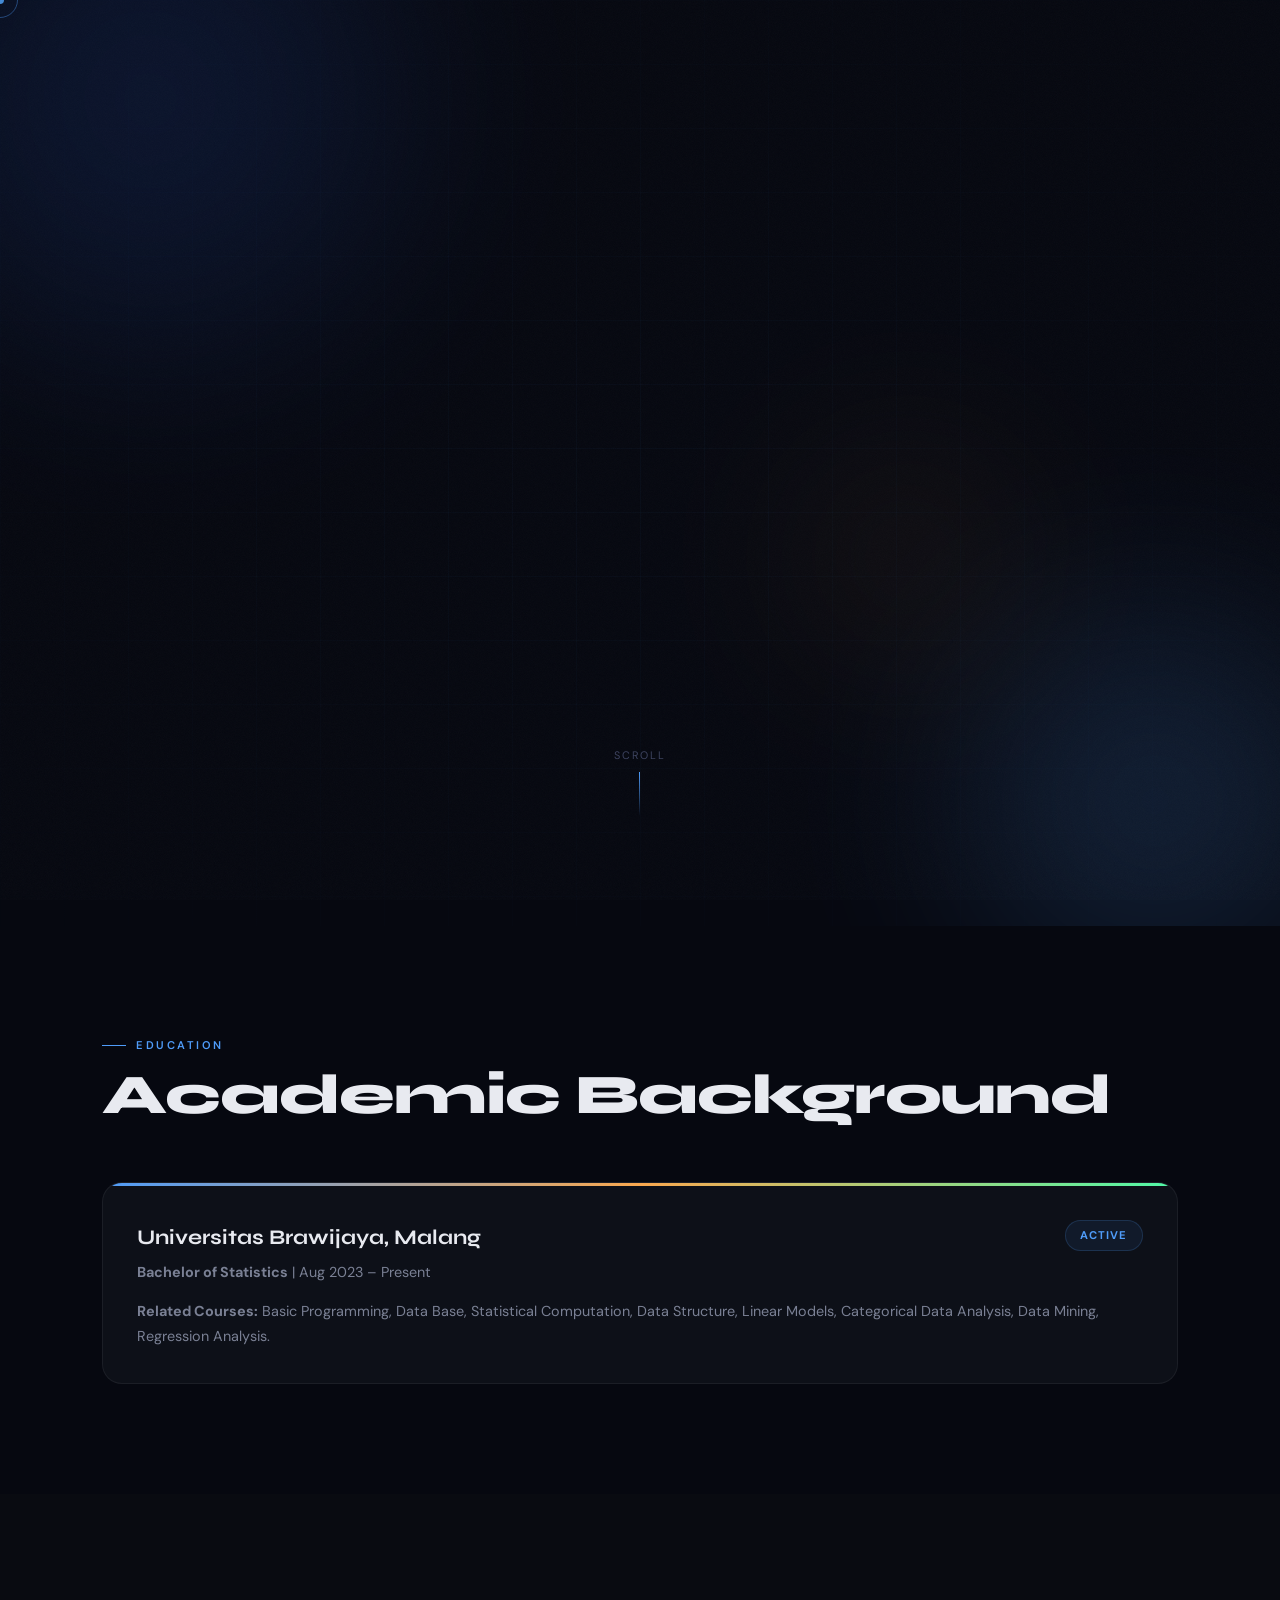
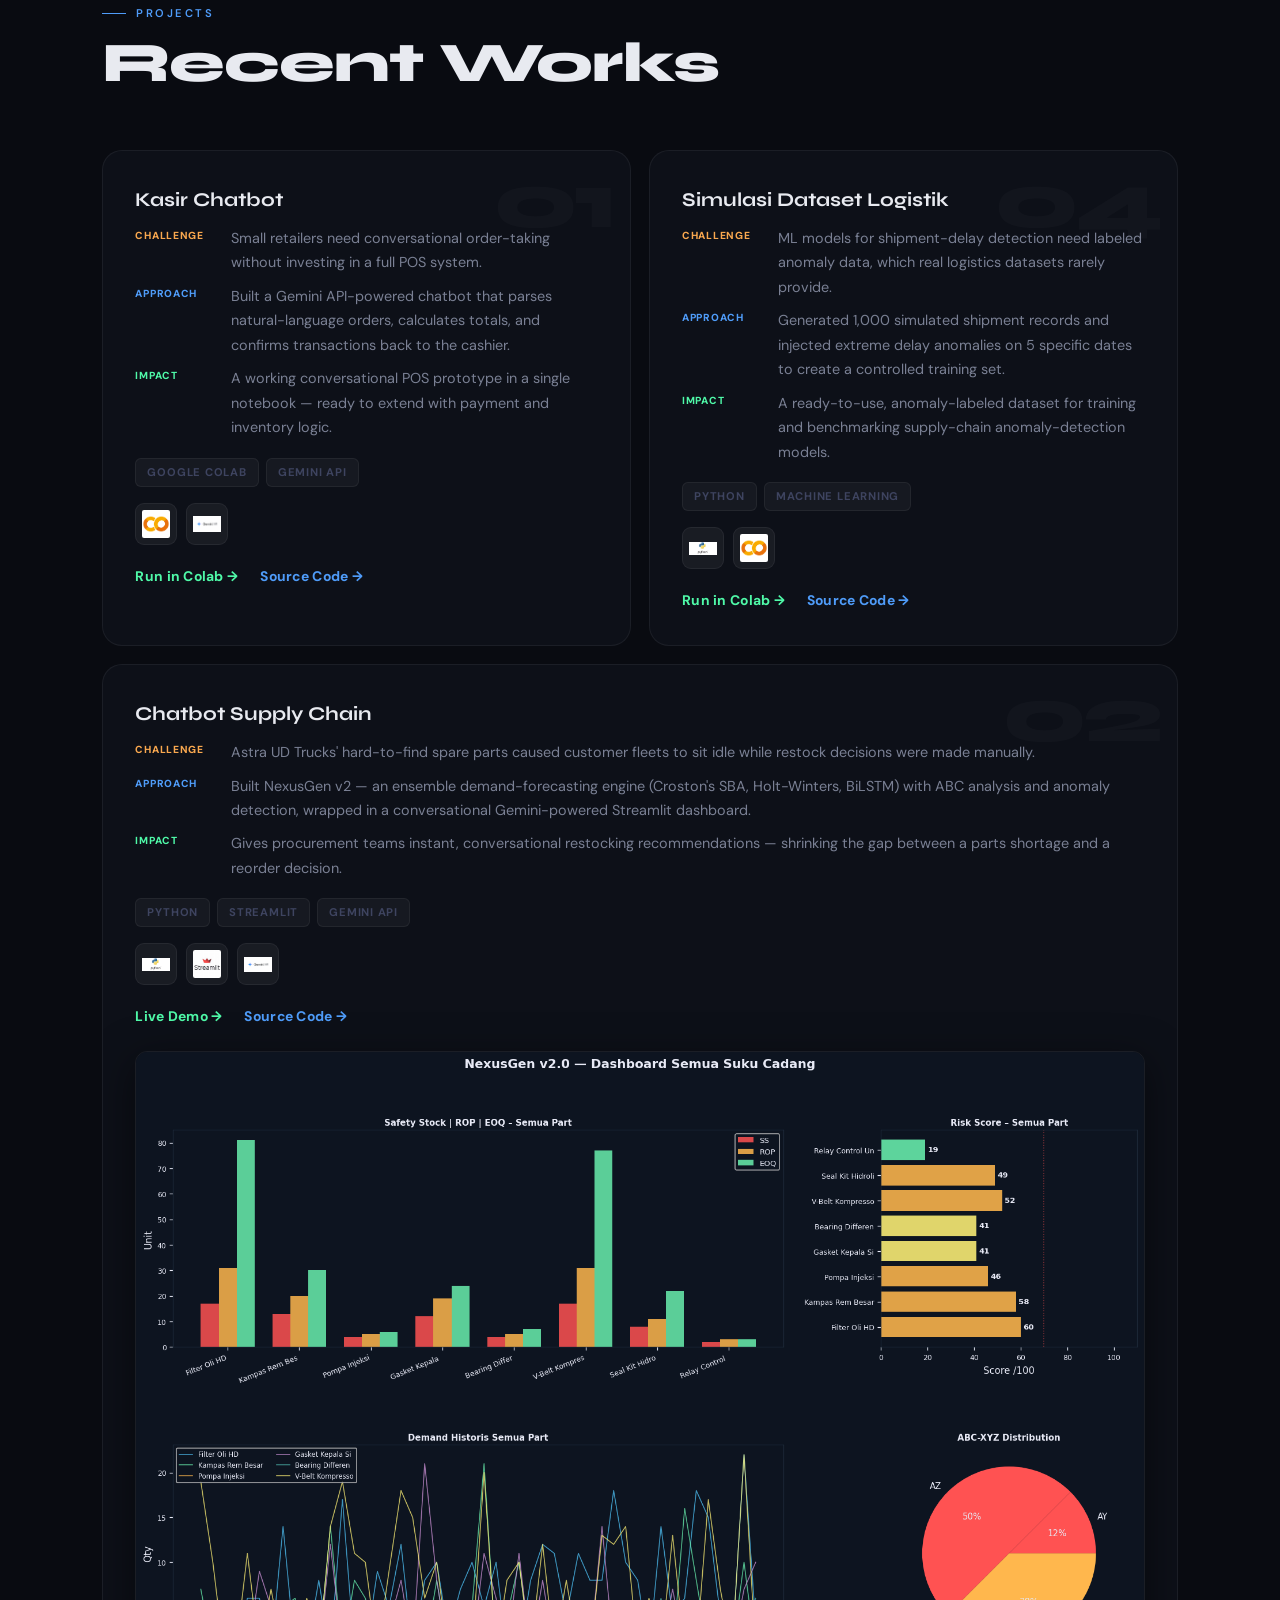
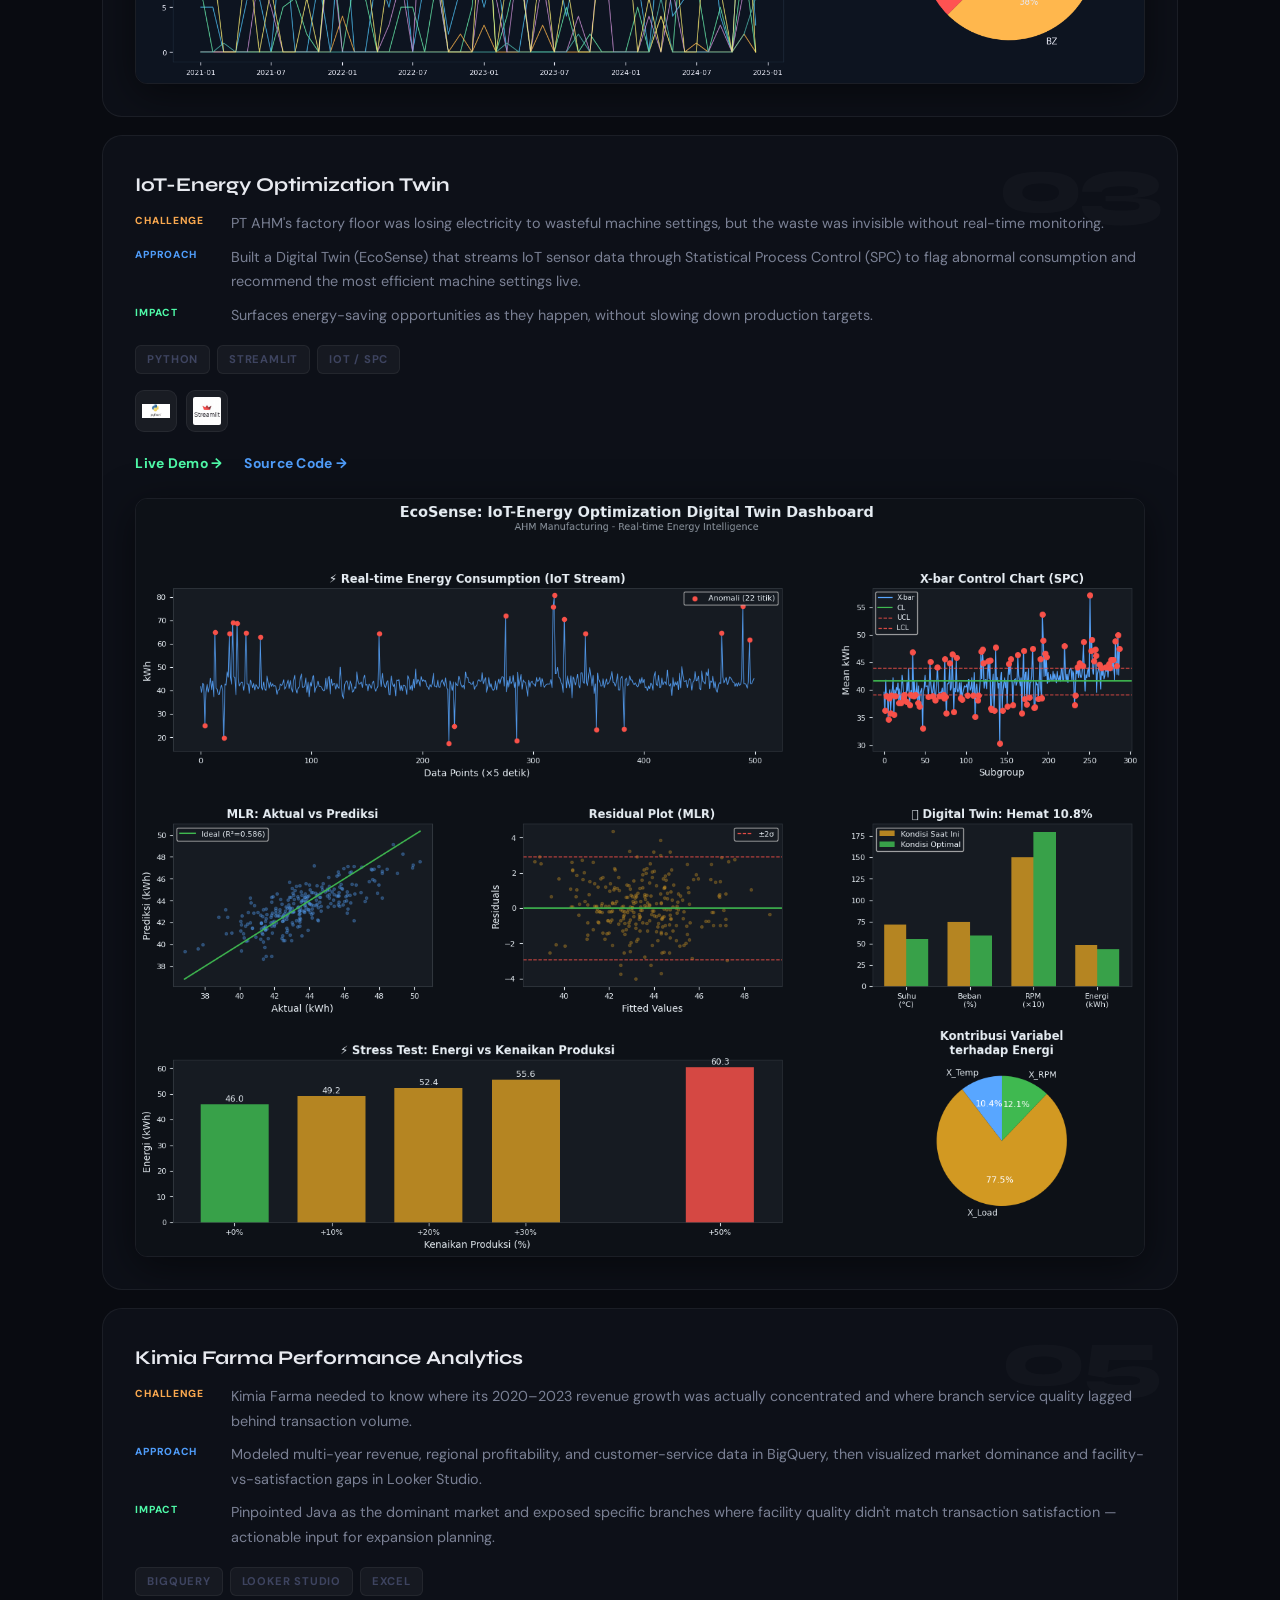
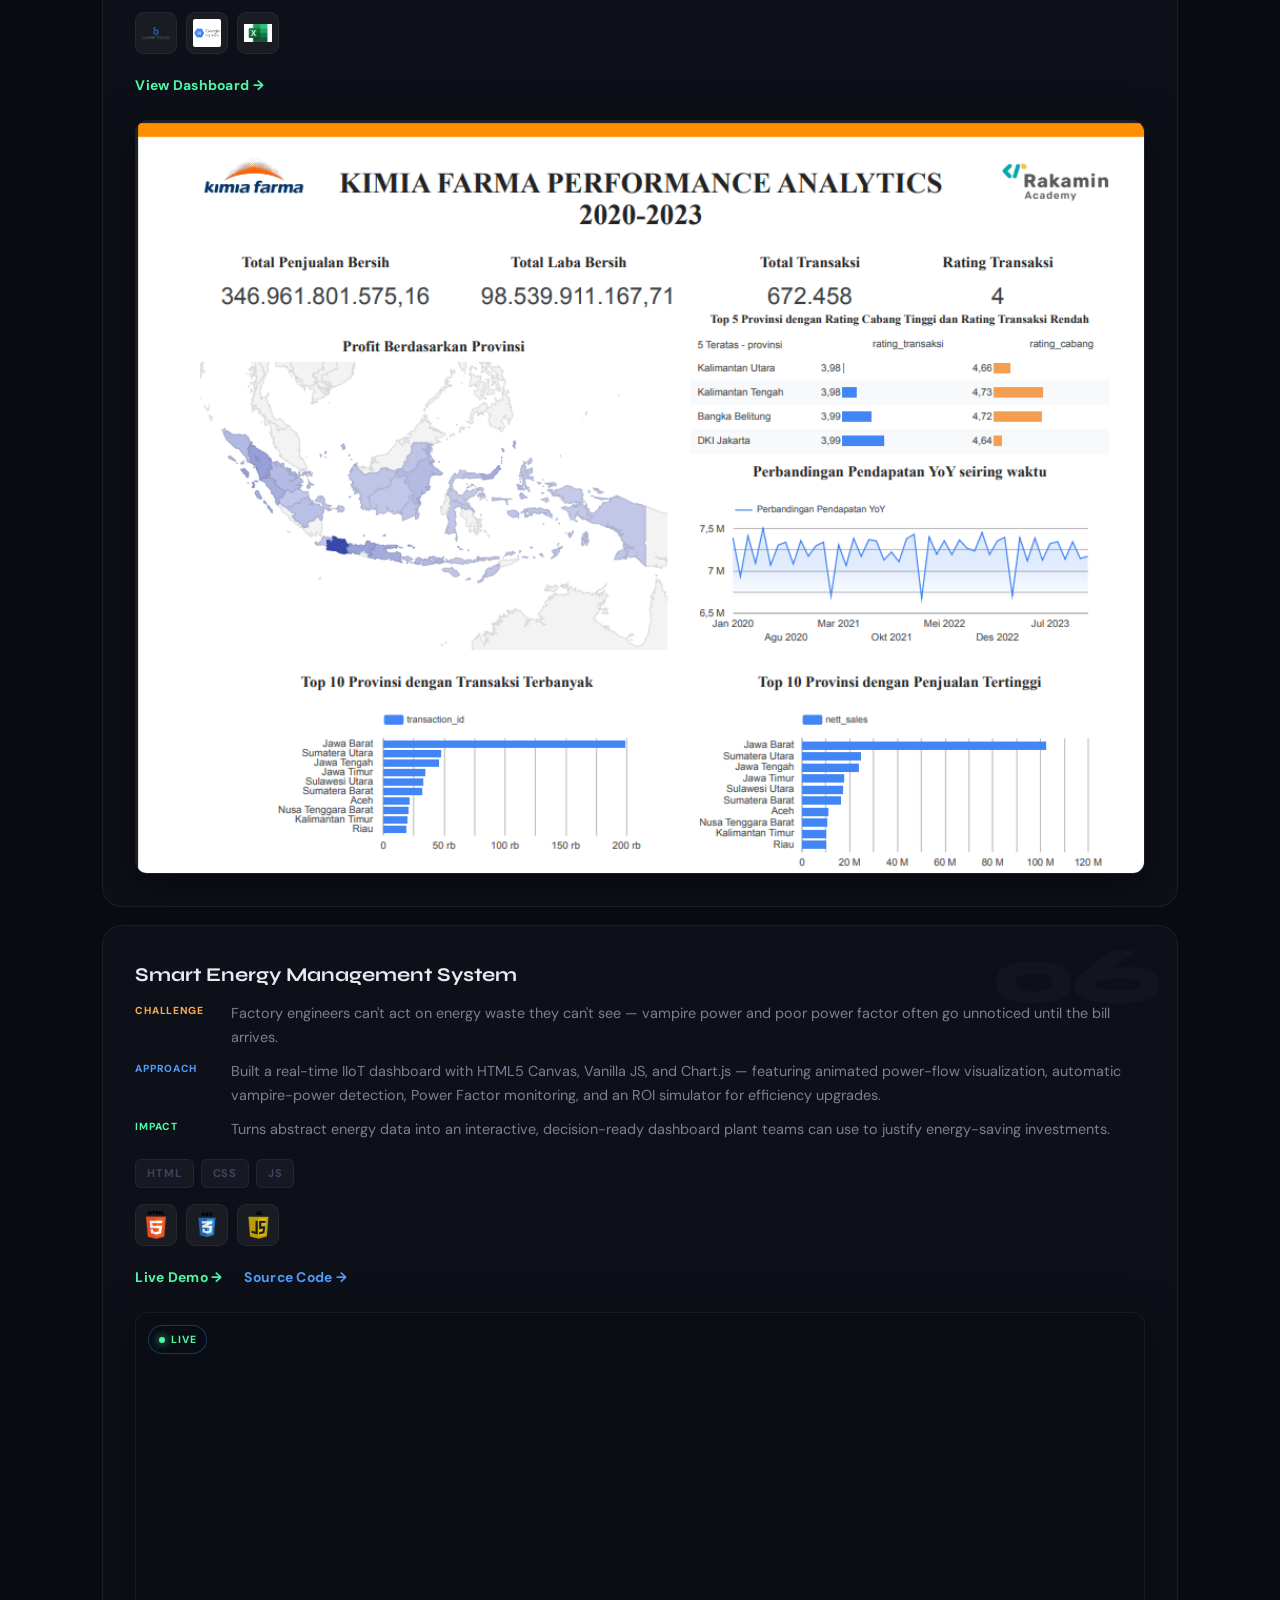
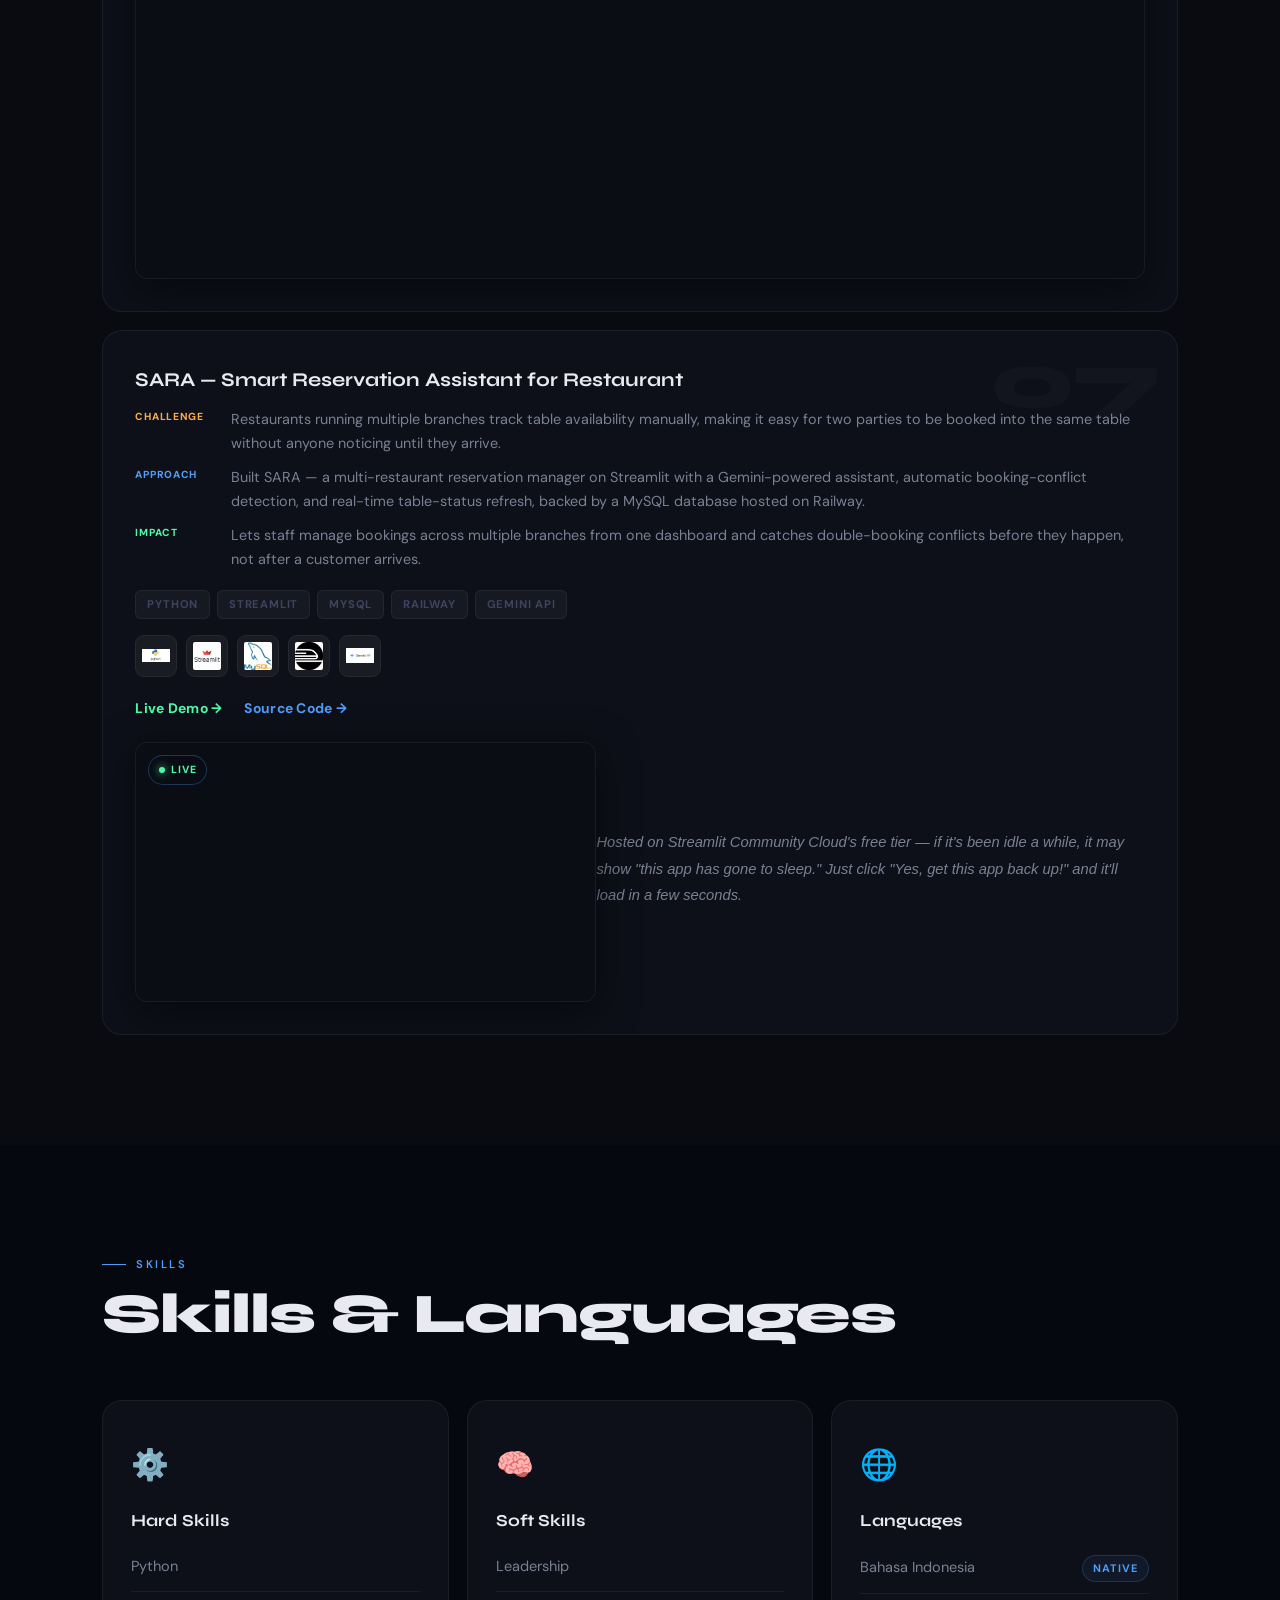
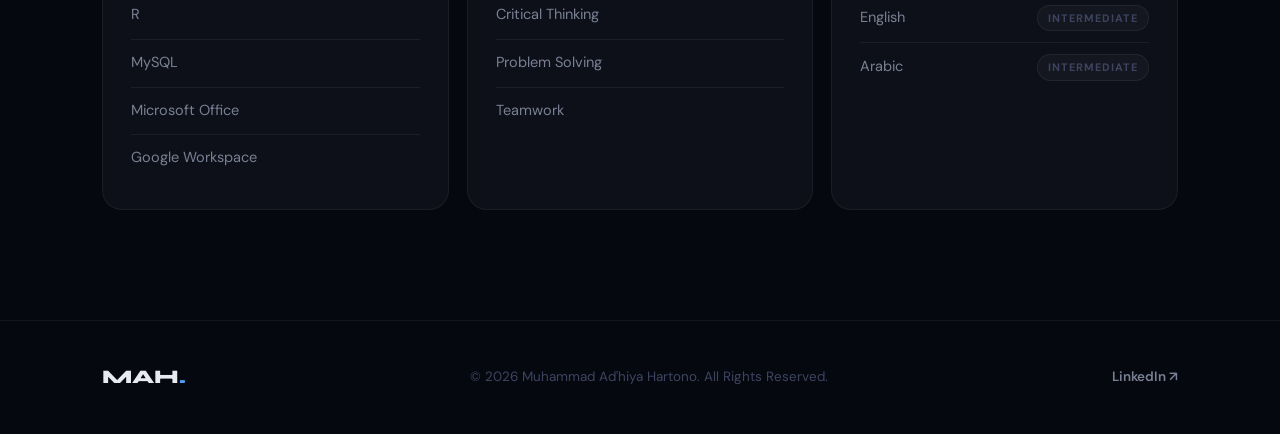
==== commit 1571daa8: "Add files via upload" ====
--- a/index.html
+++ b/index.html
@@ -309,6 +309,45 @@
                             <span class="demo-live-tag">Live</span>
                             <iframe src="https://adhiyaaa23.github.io/Smart-Energy-Management-System/" loading="lazy" title="Smart Energy Management System live demo"></iframe>
                         </div>
+                    </div>
+                </div>
+            </div>
+
+            <div class="project-card wide reveal-up" style="--delay:0.4s">
+                <div class="project-number">07</div>
+                <div class="project-body with-image">
+                    <div class="project-text-col">
+                        <h3>SARA — Smart Reservation Assistant for Restaurant</h3>
+                        <div class="case-study">
+                            <div class="cs-row"><span class="cs-tag challenge">Challenge</span><span class="cs-text">Restaurants running multiple branches track table availability manually, making it easy for two parties to be booked into the same table without anyone noticing until they arrive.</span></div>
+                            <div class="cs-row"><span class="cs-tag approach">Approach</span><span class="cs-text">Built SARA — a multi-restaurant reservation manager on Streamlit with a Gemini-powered assistant, automatic booking-conflict detection, and real-time table-status refresh, backed by a MySQL database hosted on Railway.</span></div>
+                            <div class="cs-row"><span class="cs-tag impact">Impact</span><span class="cs-text">Lets staff manage bookings across multiple branches from one dashboard and catches double-booking conflicts before they happen, not after a customer arrives.</span></div>
+                        </div>
+                        <div class="tag-row">
+                            <span class="tag">Python</span>
+                            <span class="tag">Streamlit</span>
+                            <span class="tag">MySQL</span>
+                            <span class="tag">Railway</span>
+                            <span class="tag">Gemini API</span>
+                        </div>
+                        <div class="project-tools">
+                            <img src="python.png" alt="Python">
+                            <img src="streamlit.jpg" alt="Streamlit">
+                            <img src="mysql.png" alt="MySQL">
+                            <img src="railway.png" alt="Railway">
+                            <img src="gemini api.png" alt="Gemini API">
+                        </div>
+                        <div class="link-row">
+                            <a href="https://smart-reservation-restaurantt-ptufdwfdauksbydu6qieu5.streamlit.app" target="_blank" class="btn-link demo">Live Demo →</a>
+                            <a href="https://github.com/dnldsmrr/Smart-Reservation-Restaurantt" target="_blank" class="btn-link">Source Code →</a>
+                        </div>
+                    </div>
+                    <div class="project-img-col">
+                        <div class="project-demo-frame">
+                            <span class="demo-live-tag">Live</span>
+                            <iframe src="https://smart-reservation-restaurantt-ptufdwfdauksbydu6qieu5.streamlit.app" loading="lazy" title="SARA live demo"></iframe>
+                        </div>
+                        <p class="demo-note">Hosted on Streamlit Community Cloud's free tier — if it's been idle a while, it may show "this app has gone to sleep." Just click "Yes, get this app back up!" and it'll load in a few seconds.</p>
                     </div>
                 </div>
             </div>
--- a/style.css
+++ b/style.css
@@ -744,6 +744,10 @@
     content: ''; width: 6px; height: 6px; border-radius: 50%;
     background: var(--accent-green);
     box-shadow: 0 0 8px var(--accent-green);
+}
+.demo-note {
+    margin-top: 10px; font-size: 0.78rem; line-height: 1.6;
+    color: var(--text-dim); font-style: italic;
 }
 .project-card:hover .project-screenshot {
     transform: scale(1.03) perspective(800px) rotateY(-2deg);
